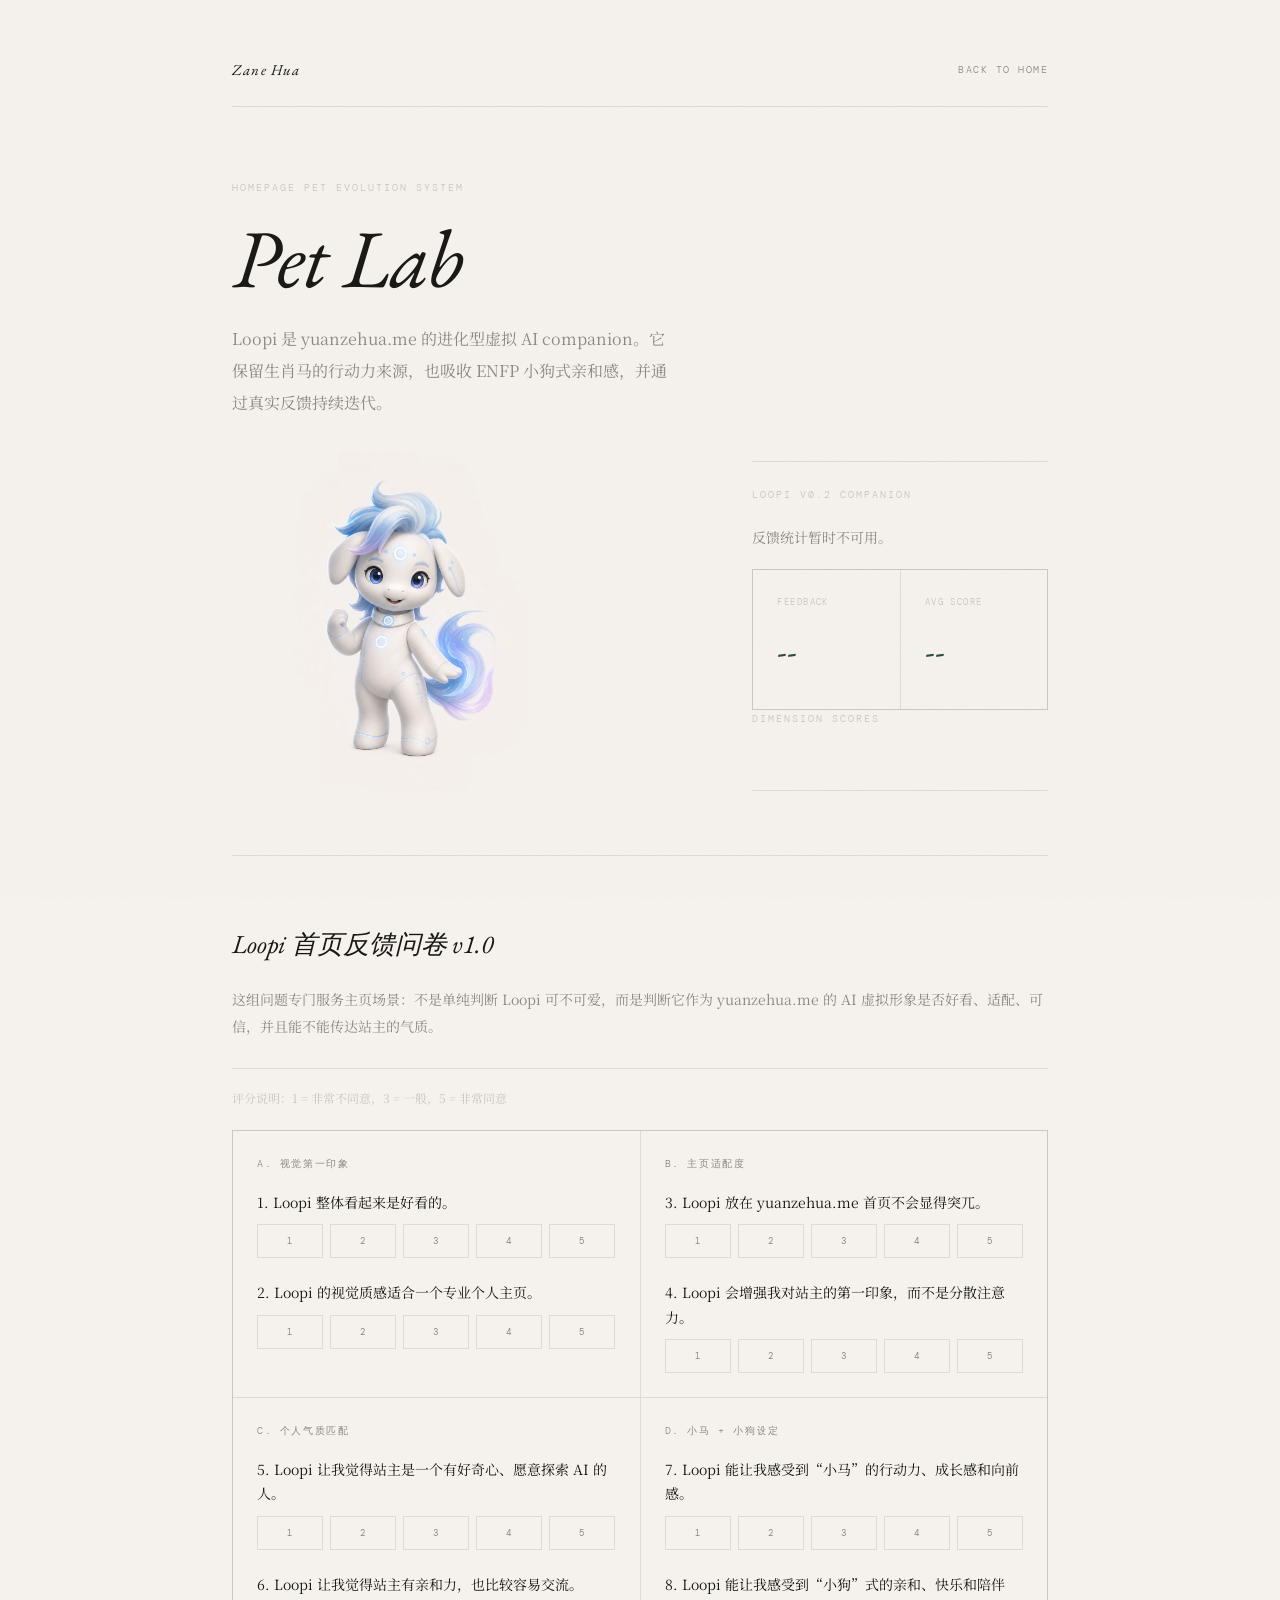
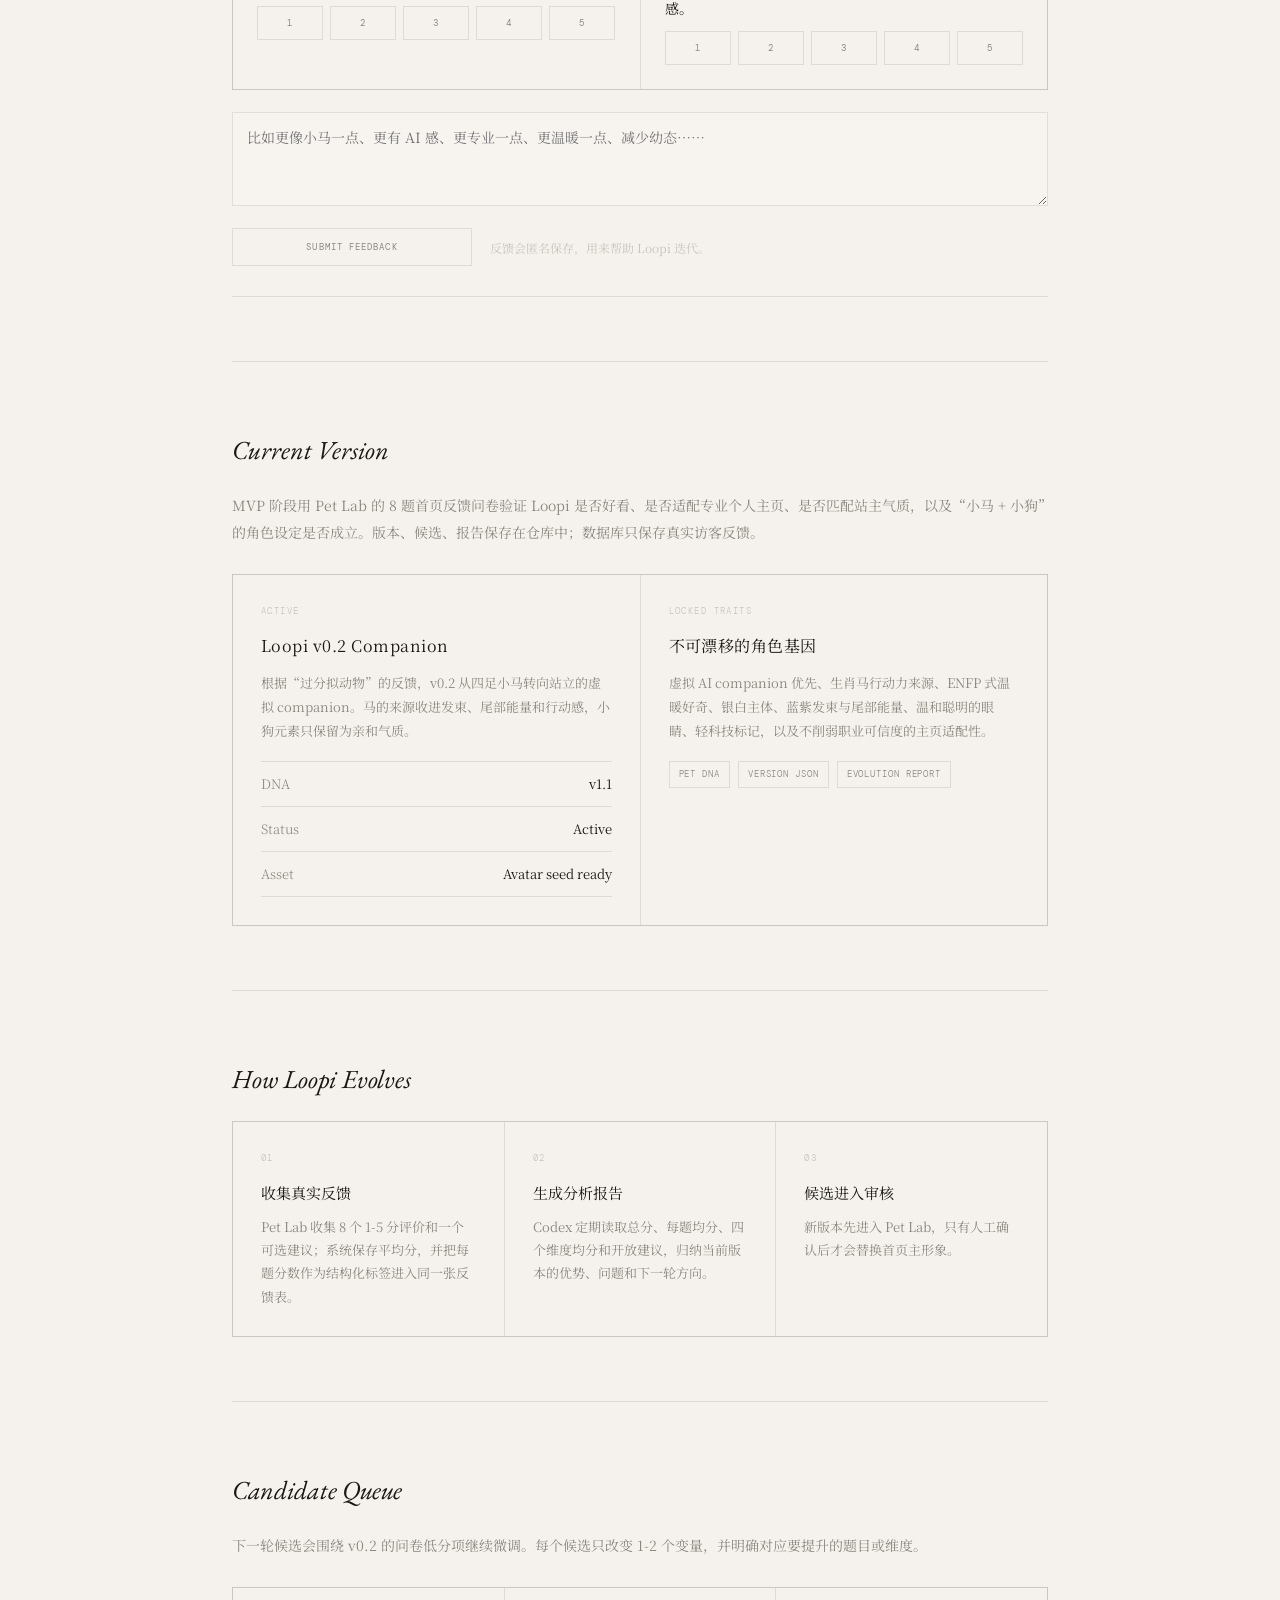
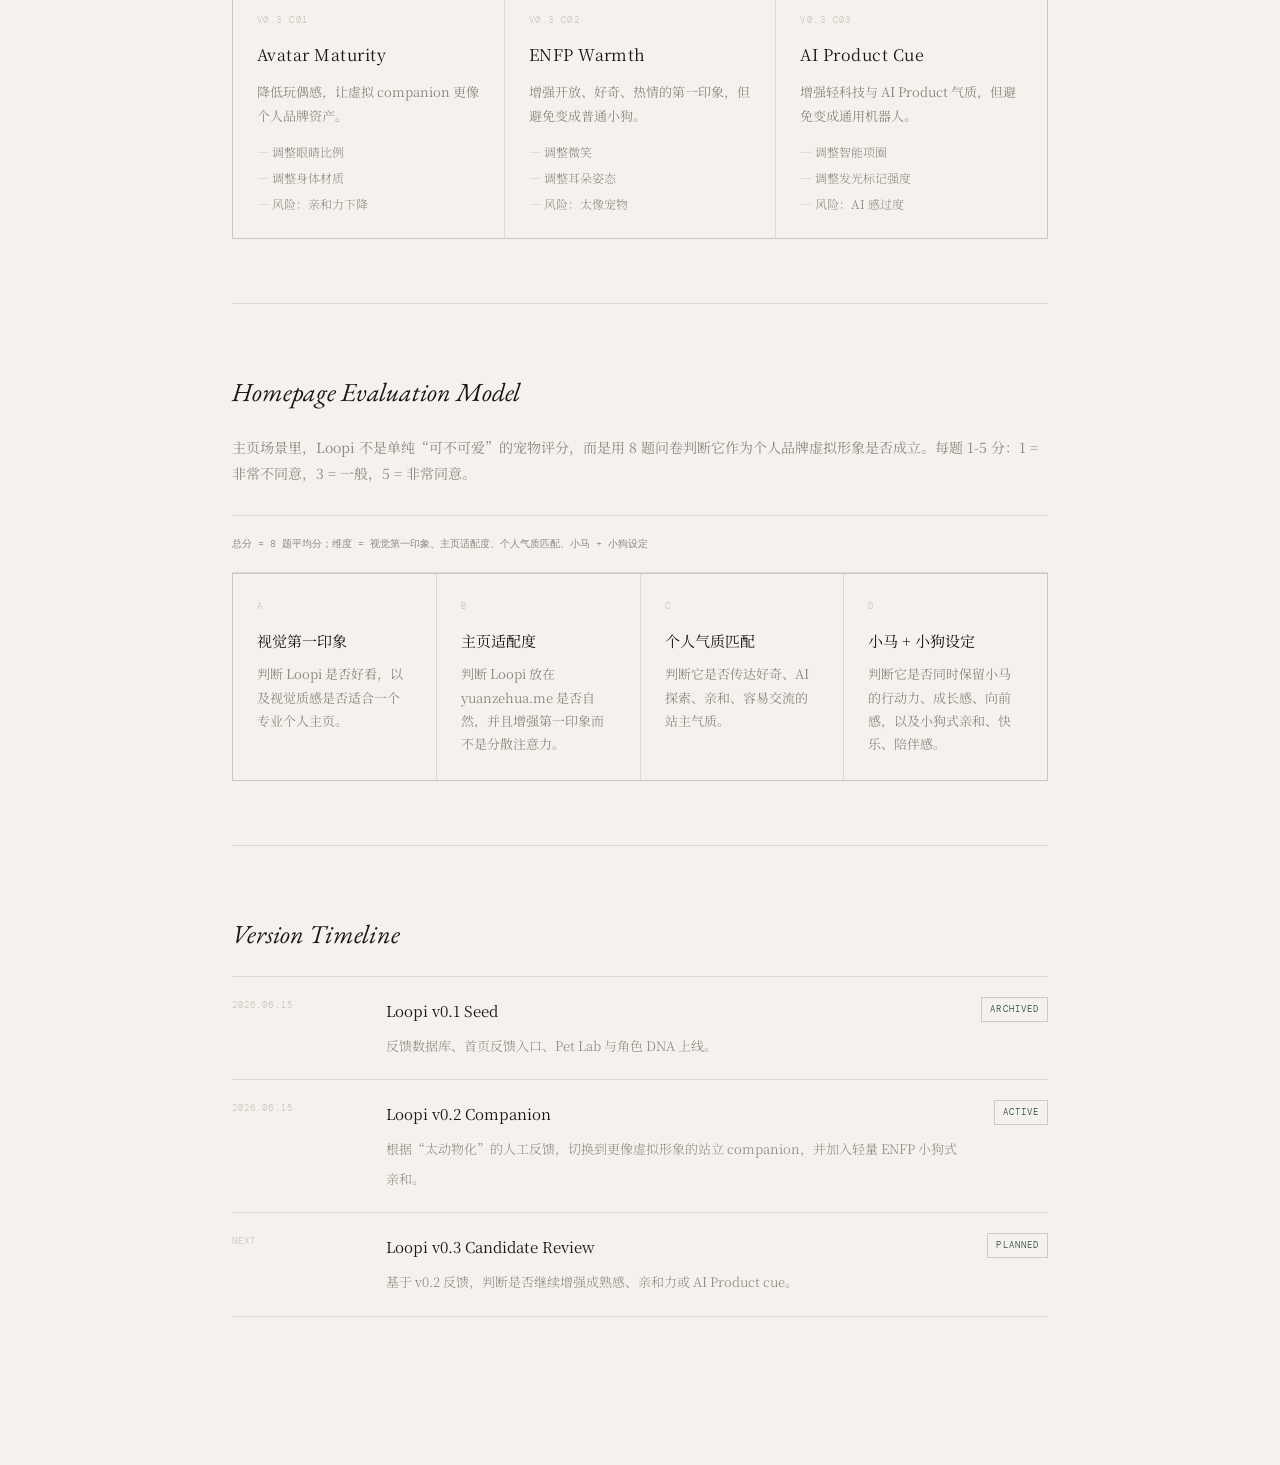
==== pet-lab/index.html @ bf0f57dc "fix: 移除 Pet Lab section-lead 的 max-width 限制 解决描述文字在页面中间提前换行的显示问题。  🤖 Generated with [Qoder][https://" ====
<!DOCTYPE html>
<html lang="zh">
<head>
<meta charset="UTF-8">
<meta name="viewport" content="width=device-width, initial-scale=1.0">
<title>Pet Lab · Loopi</title>
<link rel="icon" type="image/svg+xml" href="/assets/favicon.svg">
<link rel="preconnect" href="https://fonts.googleapis.com">
<link href="https://fonts.googleapis.com/css2?family=EB+Garamond:ital,wght@0,400;0,500;1,400&family=Noto+Serif+SC:wght@300;400;500&family=DM+Mono:wght@300;400&display=swap" rel="stylesheet">
<style>
:root {
  --ink:#1a1814; --paper:#f5f2ed; --mid:#8c8880; --light:#c8c4bc;
  --faint:#e4e0d8; --accent:#2d4a3e; --accent-soft:rgba(45,74,62,.065);
  --accent-rule:rgba(45,74,62,.22); --rule:rgba(26,24,20,.10);
  --serif-en:'EB Garamond', Georgia, serif;
  --serif-cn:'Noto Serif SC', STSong, serif;
  --mono:'DM Mono', 'Courier New', monospace;
}
*,*::before,*::after{box-sizing:border-box;margin:0;padding:0}
body{background:var(--paper);color:var(--ink);font-family:var(--serif-cn);font-weight:300;line-height:1.85;-webkit-font-smoothing:antialiased}
body::before{content:'';position:fixed;inset:0;background-image:url("data:image/svg+xml,%3Csvg viewBox='0 0 256 256' xmlns='http://www.w3.org/2000/svg'%3E%3Cfilter id='noise'%3E%3CfeTurbulence type='fractalNoise' baseFrequency='0.9' numOctaves='4' stitchTiles='stitch'/%3E%3C/filter%3E%3Crect width='100%25' height='100%25' filter='url(%23noise)' opacity='0.04'/%3E%3C/svg%3E");background-size:200px;pointer-events:none;z-index:9999;opacity:.6}
.page{max-width:960px;margin:0 auto;padding:56px clamp(28px,6vw,72px) 84px}
.top{display:flex;justify-content:space-between;align-items:center;border-bottom:1px solid var(--rule);padding-bottom:22px;margin-bottom:72px}
.brand{font-family:var(--serif-en);font-size:15px;font-style:italic;color:var(--ink);text-decoration:none;letter-spacing:.08em}
.back{font-family:var(--mono);font-size:10px;letter-spacing:.15em;text-transform:uppercase;color:var(--mid);text-decoration:none}
.back:hover{color:var(--ink)}
.hero{display:grid;grid-template-columns:1.2fr .8fr;gap:clamp(40px,6vw,80px);align-items:end;border-bottom:1px solid var(--rule);padding-bottom:64px}
.label{font-family:var(--mono);font-size:10px;letter-spacing:.2em;text-transform:uppercase;color:var(--light);display:block;margin-bottom:20px}
h1{font-family:var(--serif-en);font-size:clamp(46px,8vw,82px);font-weight:400;font-style:italic;line-height:1;letter-spacing:-.01em;margin-bottom:24px}
.intro{font-size:16px;line-height:2;color:var(--mid);max-width:620px;font-weight:400}
.mascot{margin-top:32px;width:min(340px,100%)}
.mascot img{display:block;width:100%;height:auto}
.summary{border-top:1px solid var(--rule);border-bottom:1px solid var(--rule);padding:24px 0}
.summary-grid{display:grid;grid-template-columns:1fr 1fr;gap:1px;background:var(--rule);border:1px solid var(--rule);margin-top:18px}
.metric{background:var(--paper);padding:24px}
.metric span{display:block;font-family:var(--mono);font-size:9px;letter-spacing:.16em;text-transform:uppercase;color:var(--light);margin-bottom:8px}
.metric strong{font-family:var(--serif-en);font-size:36px;font-weight:400;color:var(--accent)}
.summary-status{font-size:14px;color:var(--mid);font-weight:400}
.tags{display:flex;flex-wrap:wrap;gap:8px;margin-top:18px}
.pet-summary-tag{font-family:var(--mono);font-size:9px;letter-spacing:.1em;text-transform:uppercase;color:var(--mid);border:1px solid var(--rule);padding:4px 9px}
.pet-summary-tag.is-empty{color:var(--light)}
.pet-feedback{border-top:1px solid var(--rule);border-bottom:1px solid var(--rule);padding:28px 0 30px}
.pet-feedback-note{display:block;margin:-10px 0 22px;font-size:12px;line-height:1.8;color:var(--light);font-weight:400}
.pet-feedback-sections{display:grid;grid-template-columns:repeat(2,1fr);gap:1px;background:var(--rule);border:1px solid var(--rule)}
.pet-feedback-section{background:var(--paper);padding:24px}
.pet-feedback-section-title{display:block;margin-bottom:16px;font-family:var(--mono);font-size:10px;letter-spacing:.16em;text-transform:uppercase;color:var(--mid)}
.pet-question{border:0;padding:0;margin:0 0 22px;min-width:0}
.pet-question:last-child{margin-bottom:0}
.pet-question legend{padding:0;margin-bottom:10px;font-size:14px;line-height:1.75;color:var(--ink);font-weight:400}
.pet-score-row{display:grid;grid-template-columns:repeat(5,1fr);gap:7px}
.pet-score,.pet-submit{font-family:var(--mono);font-size:9px;letter-spacing:.12em;text-transform:uppercase;border:1px solid var(--rule);background:transparent;color:var(--mid);cursor:pointer;transition:border-color .2s,color .2s,background .2s}
.pet-score{height:34px}
.pet-score[aria-pressed="true"]{border-color:var(--accent-rule);color:var(--accent);background:var(--accent-soft)}
.pet-feedback textarea{width:100%;min-height:94px;resize:vertical;background:rgba(255,255,255,.14);border:1px solid var(--rule);color:var(--ink);padding:12px 14px;font-family:var(--serif-cn);font-size:14px;line-height:1.8;outline:none;margin:22px 0 14px}
.pet-feedback textarea:focus{border-color:var(--accent-rule)}
.pet-feedback-actions{display:grid;grid-template-columns:minmax(180px,240px) 1fr;gap:18px;align-items:center}
.pet-submit{height:38px}
.pet-submit:hover,.pet-submit:focus{color:var(--ink);border-color:var(--ink)}
.pet-submit:disabled{opacity:.5;cursor:wait}
.pet-feedback-status{font-size:12px;line-height:1.75;color:var(--light);font-weight:400}
.section{padding:64px 0;border-bottom:1px solid var(--rule)}
.section:last-child{border-bottom:none}
h2{font-family:var(--serif-en);font-size:26px;font-style:italic;font-weight:400;margin-bottom:18px}
.section-lead{font-size:14px;line-height:1.9;color:var(--mid);font-weight:400;margin-bottom:28px}
.steps{display:grid;grid-template-columns:repeat(3,1fr);gap:1px;background:var(--rule);border:1px solid var(--rule)}
.evaluation-steps{grid-template-columns:repeat(4,minmax(0,1fr))}
.evaluation-steps .step{padding:24px}
.step{background:var(--paper);padding:28px}
.step em{display:block;font-family:var(--mono);font-style:normal;font-size:9px;letter-spacing:.16em;text-transform:uppercase;color:var(--light);margin-bottom:12px}
.step strong{display:block;font-size:15px;font-weight:400;margin-bottom:8px}
.step p{font-size:13px;line-height:1.8;color:var(--mid);font-weight:400}
.lab-grid{display:grid;grid-template-columns:repeat(2,1fr);gap:1px;background:var(--rule);border:1px solid var(--rule)}
.lab-panel{background:var(--paper);padding:28px}
.lab-panel.wide{grid-column:1/-1}
.panel-label{display:block;font-family:var(--mono);font-size:9px;letter-spacing:.16em;text-transform:uppercase;color:var(--light);margin-bottom:12px}
.panel-title{display:block;font-size:16px;font-weight:400;color:var(--ink);letter-spacing:.03em;margin-bottom:10px}
.panel-copy{font-size:13px;line-height:1.85;color:var(--mid);font-weight:400}
.kv{display:flex;flex-direction:column;border-top:1px solid var(--rule);margin-top:18px}
.kv span{display:flex;justify-content:space-between;gap:18px;padding:10px 0;border-bottom:1px solid var(--rule);font-size:13px;color:var(--mid)}
.kv strong{font-weight:400;color:var(--ink);text-align:right}
.candidate-list{display:grid;grid-template-columns:repeat(3,1fr);gap:1px;background:var(--rule);border:1px solid var(--rule)}
.candidate{background:var(--paper);padding:24px}
.candidate ul{list-style:none;display:flex;flex-direction:column;gap:7px;margin-top:14px}
.candidate li{font-size:12px;line-height:1.6;color:var(--mid)}
.candidate li::before{content:'— ';color:var(--light)}
.timeline{display:flex;flex-direction:column;border-top:1px solid var(--rule)}
.tl-row{display:grid;grid-template-columns:130px 1fr auto;gap:24px;padding:20px 0;border-bottom:1px solid var(--rule);align-items:start}
.tl-date{font-family:var(--mono);font-size:9px;letter-spacing:.12em;text-transform:uppercase;color:var(--light)}
.tl-main strong{display:block;font-size:15px;font-weight:400;color:var(--ink);margin-bottom:5px}
.tl-main span{font-size:13px;line-height:1.75;color:var(--mid)}
.tl-status{font-family:var(--mono);font-size:9px;letter-spacing:.12em;text-transform:uppercase;color:var(--accent);border:1px solid var(--accent-rule);padding:3px 8px;white-space:nowrap}
.formula{font-family:var(--mono);font-size:10px;line-height:2;color:var(--mid);border-top:1px solid var(--rule);border-bottom:1px solid var(--rule);padding:18px 0;overflow-wrap:anywhere}
.file-list{display:flex;flex-wrap:wrap;gap:8px;margin-top:18px}
.file-chip{font-family:var(--mono);font-size:9px;letter-spacing:.1em;text-transform:uppercase;color:var(--mid);border:1px solid var(--rule);padding:4px 9px;text-decoration:none}
.file-chip:hover{color:var(--ink);border-color:var(--ink)}
@media(max-width:720px){.hero,.steps,.lab-grid,.candidate-list,.pet-feedback-sections,.pet-feedback-actions{grid-template-columns:1fr}.summary-grid{grid-template-columns:1fr}.lab-panel.wide{grid-column:auto}.tl-row{grid-template-columns:1fr;gap:8px}.tl-status{width:max-content}}
</style>
</head>
<body>
<main class="page">
  <div class="top">
    <a class="brand" href="/">Zane Hua</a>
    <a class="back" href="/#pet-loop">Back to home</a>
  </div>

  <section class="hero">
    <div>
      <span class="label">Homepage Pet Evolution System</span>
      <h1>Pet Lab</h1>
      <p class="intro">Loopi 是 yuanzehua.me 的进化型虚拟 AI companion。它保留生肖马的行动力来源，也吸收 ENFP 小狗式亲和感，并通过真实反馈持续迭代。</p>
      <figure class="mascot" aria-label="Loopi v0.2 Companion avatar">
        <img src="/assets/images/pets/loopi/v0-2/loopi-v0-2.webp" alt="Loopi v0.2 Companion，银白色蓝紫发束的虚拟 AI companion 形象">
      </figure>
    </div>
    <div class="summary" data-pet-summary-panel data-version-name="loopi_v0_2">
      <span class="label">Loopi v0.2 Companion</span>
      <p class="summary-status" data-pet-summary-status>正在读取反馈统计...</p>
      <div class="summary-grid">
        <div class="metric">
          <span>Feedback</span>
          <strong data-pet-summary-count>--</strong>
        </div>
        <div class="metric">
          <span>Avg Score</span>
          <strong data-pet-summary-score>--</strong>
        </div>
      </div>
      <span class="label">Dimension Scores</span>
      <div class="tags" data-pet-summary-dimensions></div>
      <div class="tags" data-pet-summary-tags></div>
    </div>
  </section>

  <section class="section" id="loopi-feedback">
    <h2>Loopi 首页反馈问卷 v1.0</h2>
    <p class="section-lead">这组问题专门服务主页场景：不是单纯判断 Loopi 可不可爱，而是判断它作为 yuanzehua.me 的 AI 虚拟形象是否好看、适配、可信，并且能不能传达站主的气质。</p>
    <form class="pet-feedback" data-pet-feedback data-version-name="loopi_v0_2">
      <span class="pet-feedback-note">评分说明：1 = 非常不同意，3 = 一般，5 = 非常同意</span>

      <div class="pet-feedback-sections">
        <div class="pet-feedback-section">
          <span class="pet-feedback-section-title">A. 视觉第一印象</span>
          <fieldset class="pet-question" data-pet-question="q1_visual_beauty" data-pet-dimension="visual_first_impression" data-pet-question-label="Loopi 整体看起来是好看的。">
            <legend>1. Loopi 整体看起来是好看的。</legend>
            <div class="pet-score-row" aria-label="Loopi 整体看起来是好看的。">
              <button type="button" class="pet-score" data-pet-question-score="1" aria-pressed="false">1</button>
              <button type="button" class="pet-score" data-pet-question-score="2" aria-pressed="false">2</button>
              <button type="button" class="pet-score" data-pet-question-score="3" aria-pressed="false">3</button>
              <button type="button" class="pet-score" data-pet-question-score="4" aria-pressed="false">4</button>
              <button type="button" class="pet-score" data-pet-question-score="5" aria-pressed="false">5</button>
            </div>
          </fieldset>
          <fieldset class="pet-question" data-pet-question="q2_visual_quality_professional" data-pet-dimension="visual_first_impression" data-pet-question-label="Loopi 的视觉质感适合一个专业个人主页。">
            <legend>2. Loopi 的视觉质感适合一个专业个人主页。</legend>
            <div class="pet-score-row" aria-label="Loopi 的视觉质感适合一个专业个人主页。">
              <button type="button" class="pet-score" data-pet-question-score="1" aria-pressed="false">1</button>
              <button type="button" class="pet-score" data-pet-question-score="2" aria-pressed="false">2</button>
              <button type="button" class="pet-score" data-pet-question-score="3" aria-pressed="false">3</button>
              <button type="button" class="pet-score" data-pet-question-score="4" aria-pressed="false">4</button>
              <button type="button" class="pet-score" data-pet-question-score="5" aria-pressed="false">5</button>
            </div>
          </fieldset>
        </div>

        <div class="pet-feedback-section">
          <span class="pet-feedback-section-title">B. 主页适配度</span>
          <fieldset class="pet-question" data-pet-question="q3_homepage_not_abrupt" data-pet-dimension="homepage_fit" data-pet-question-label="Loopi 放在 yuanzehua.me 首页不会显得突兀。">
            <legend>3. Loopi 放在 yuanzehua.me 首页不会显得突兀。</legend>
            <div class="pet-score-row" aria-label="Loopi 放在 yuanzehua.me 首页不会显得突兀。">
              <button type="button" class="pet-score" data-pet-question-score="1" aria-pressed="false">1</button>
              <button type="button" class="pet-score" data-pet-question-score="2" aria-pressed="false">2</button>
              <button type="button" class="pet-score" data-pet-question-score="3" aria-pressed="false">3</button>
              <button type="button" class="pet-score" data-pet-question-score="4" aria-pressed="false">4</button>
              <button type="button" class="pet-score" data-pet-question-score="5" aria-pressed="false">5</button>
            </div>
          </fieldset>
          <fieldset class="pet-question" data-pet-question="q4_first_impression_not_distracting" data-pet-dimension="homepage_fit" data-pet-question-label="Loopi 会增强我对站主的第一印象，而不是分散注意力。">
            <legend>4. Loopi 会增强我对站主的第一印象，而不是分散注意力。</legend>
            <div class="pet-score-row" aria-label="Loopi 会增强我对站主的第一印象，而不是分散注意力。">
              <button type="button" class="pet-score" data-pet-question-score="1" aria-pressed="false">1</button>
              <button type="button" class="pet-score" data-pet-question-score="2" aria-pressed="false">2</button>
              <button type="button" class="pet-score" data-pet-question-score="3" aria-pressed="false">3</button>
              <button type="button" class="pet-score" data-pet-question-score="4" aria-pressed="false">4</button>
              <button type="button" class="pet-score" data-pet-question-score="5" aria-pressed="false">5</button>
            </div>
          </fieldset>
        </div>

        <div class="pet-feedback-section">
          <span class="pet-feedback-section-title">C. 个人气质匹配</span>
          <fieldset class="pet-question" data-pet-question="q5_ai_curiosity_exploration" data-pet-dimension="personal_fit" data-pet-question-label="Loopi 让我觉得站主是一个有好奇心、愿意探索 AI 的人。">
            <legend>5. Loopi 让我觉得站主是一个有好奇心、愿意探索 AI 的人。</legend>
            <div class="pet-score-row" aria-label="Loopi 让我觉得站主是一个有好奇心、愿意探索 AI 的人。">
              <button type="button" class="pet-score" data-pet-question-score="1" aria-pressed="false">1</button>
              <button type="button" class="pet-score" data-pet-question-score="2" aria-pressed="false">2</button>
              <button type="button" class="pet-score" data-pet-question-score="3" aria-pressed="false">3</button>
              <button type="button" class="pet-score" data-pet-question-score="4" aria-pressed="false">4</button>
              <button type="button" class="pet-score" data-pet-question-score="5" aria-pressed="false">5</button>
            </div>
          </fieldset>
          <fieldset class="pet-question" data-pet-question="q6_friendliness_approachable" data-pet-dimension="personal_fit" data-pet-question-label="Loopi 让我觉得站主有亲和力，也比较容易交流。">
            <legend>6. Loopi 让我觉得站主有亲和力，也比较容易交流。</legend>
            <div class="pet-score-row" aria-label="Loopi 让我觉得站主有亲和力，也比较容易交流。">
              <button type="button" class="pet-score" data-pet-question-score="1" aria-pressed="false">1</button>
              <button type="button" class="pet-score" data-pet-question-score="2" aria-pressed="false">2</button>
              <button type="button" class="pet-score" data-pet-question-score="3" aria-pressed="false">3</button>
              <button type="button" class="pet-score" data-pet-question-score="4" aria-pressed="false">4</button>
              <button type="button" class="pet-score" data-pet-question-score="5" aria-pressed="false">5</button>
            </div>
          </fieldset>
        </div>

        <div class="pet-feedback-section">
          <span class="pet-feedback-section-title">D. 小马 + 小狗设定</span>
          <fieldset class="pet-question" data-pet-question="q7_pony_momentum_growth" data-pet-dimension="pony_dog_concept" data-pet-question-label="Loopi 能让我感受到“小马”的行动力、成长感和向前感。">
            <legend>7. Loopi 能让我感受到“小马”的行动力、成长感和向前感。</legend>
            <div class="pet-score-row" aria-label="Loopi 能让我感受到小马的行动力、成长感和向前感。">
              <button type="button" class="pet-score" data-pet-question-score="1" aria-pressed="false">1</button>
              <button type="button" class="pet-score" data-pet-question-score="2" aria-pressed="false">2</button>
              <button type="button" class="pet-score" data-pet-question-score="3" aria-pressed="false">3</button>
              <button type="button" class="pet-score" data-pet-question-score="4" aria-pressed="false">4</button>
              <button type="button" class="pet-score" data-pet-question-score="5" aria-pressed="false">5</button>
            </div>
          </fieldset>
          <fieldset class="pet-question" data-pet-question="q8_dog_warmth_companionship" data-pet-dimension="pony_dog_concept" data-pet-question-label="Loopi 能让我感受到“小狗”式的亲和、快乐和陪伴感。">
            <legend>8. Loopi 能让我感受到“小狗”式的亲和、快乐和陪伴感。</legend>
            <div class="pet-score-row" aria-label="Loopi 能让我感受到小狗式的亲和、快乐和陪伴感。">
              <button type="button" class="pet-score" data-pet-question-score="1" aria-pressed="false">1</button>
              <button type="button" class="pet-score" data-pet-question-score="2" aria-pressed="false">2</button>
              <button type="button" class="pet-score" data-pet-question-score="3" aria-pressed="false">3</button>
              <button type="button" class="pet-score" data-pet-question-score="4" aria-pressed="false">4</button>
              <button type="button" class="pet-score" data-pet-question-score="5" aria-pressed="false">5</button>
            </div>
          </fieldset>
        </div>
      </div>

      <textarea data-pet-feedback-text maxlength="500" placeholder="比如更像小马一点、更有 AI 感、更专业一点、更温暖一点、减少幼态……"></textarea>
      <div class="pet-feedback-actions">
        <button type="submit" class="pet-submit" data-pet-feedback-submit>Submit Feedback</button>
        <span class="pet-feedback-status" data-pet-feedback-status>反馈会匿名保存，用来帮助 Loopi 迭代。</span>
      </div>
    </form>
  </section>

  <section class="section">
    <h2>Current Version</h2>
    <p class="section-lead">MVP 阶段用 Pet Lab 的 8 题首页反馈问卷验证 Loopi 是否好看、是否适配专业个人主页、是否匹配站主气质，以及“小马 + 小狗”的角色设定是否成立。版本、候选、报告保存在仓库中；数据库只保存真实访客反馈。</p>
    <div class="lab-grid">
      <div class="lab-panel">
        <span class="panel-label">Active</span>
        <strong class="panel-title">Loopi v0.2 Companion</strong>
        <p class="panel-copy">根据“过分拟动物”的反馈，v0.2 从四足小马转向站立的虚拟 companion。马的来源收进发束、尾部能量和行动感，小狗元素只保留为亲和气质。</p>
        <div class="kv">
          <span>DNA <strong>v1.1</strong></span>
          <span>Status <strong>Active</strong></span>
          <span>Asset <strong>Avatar seed ready</strong></span>
        </div>
      </div>
      <div class="lab-panel">
        <span class="panel-label">Locked Traits</span>
        <strong class="panel-title">不可漂移的角色基因</strong>
        <p class="panel-copy">虚拟 AI companion 优先、生肖马行动力来源、ENFP 式温暖好奇、银白主体、蓝紫发束与尾部能量、温和聪明的眼睛、轻科技标记，以及不削弱职业可信度的主页适配性。</p>
        <div class="file-list">
          <a class="file-chip" href="/pet-loop/pet-dna.md">Pet DNA</a>
          <a class="file-chip" href="/pet-loop/versions/loopi_v0_2.json">Version JSON</a>
          <a class="file-chip" href="/pet-loop/reports/2026-06-15-loopi-v0-2.md">Evolution Report</a>
        </div>
      </div>
    </div>
  </section>

  <section class="section">
    <h2>How Loopi Evolves</h2>
    <div class="steps">
      <div class="step">
        <em>01</em>
        <strong>收集真实反馈</strong>
        <p>Pet Lab 收集 8 个 1-5 分评价和一个可选建议；系统保存平均分，并把每题分数作为结构化标签进入同一张反馈表。</p>
      </div>
      <div class="step">
        <em>02</em>
        <strong>生成分析报告</strong>
        <p>Codex 定期读取总分、每题均分、四个维度均分和开放建议，归纳当前版本的优势、问题和下一轮方向。</p>
      </div>
      <div class="step">
        <em>03</em>
        <strong>候选进入审核</strong>
        <p>新版本先进入 Pet Lab，只有人工确认后才会替换首页主形象。</p>
      </div>
    </div>
  </section>

  <section class="section">
    <h2>Candidate Queue</h2>
    <p class="section-lead">下一轮候选会围绕 v0.2 的问卷低分项继续微调。每个候选只改变 1-2 个变量，并明确对应要提升的题目或维度。</p>
    <div class="candidate-list">
      <div class="candidate">
        <span class="panel-label">v0.3 c01</span>
        <strong class="panel-title">Avatar Maturity</strong>
        <p class="panel-copy">降低玩偶感，让虚拟 companion 更像个人品牌资产。</p>
        <ul>
          <li>调整眼睛比例</li>
          <li>调整身体材质</li>
          <li>风险：亲和力下降</li>
        </ul>
      </div>
      <div class="candidate">
        <span class="panel-label">v0.3 c02</span>
        <strong class="panel-title">ENFP Warmth</strong>
        <p class="panel-copy">增强开放、好奇、热情的第一印象，但避免变成普通小狗。</p>
        <ul>
          <li>调整微笑</li>
          <li>调整耳朵姿态</li>
          <li>风险：太像宠物</li>
        </ul>
      </div>
      <div class="candidate">
        <span class="panel-label">v0.3 c03</span>
        <strong class="panel-title">AI Product Cue</strong>
        <p class="panel-copy">增强轻科技与 AI Product 气质，但避免变成通用机器人。</p>
        <ul>
          <li>调整智能项圈</li>
          <li>调整发光标记强度</li>
          <li>风险：AI 感过度</li>
        </ul>
      </div>
    </div>
  </section>

  <section class="section">
    <h2>Homepage Evaluation Model</h2>
    <p class="section-lead">主页场景里，Loopi 不是单纯“可不可爱”的宠物评分，而是用 8 题问卷判断它作为个人品牌虚拟形象是否成立。每题 1-5 分：1 = 非常不同意，3 = 一般，5 = 非常同意。</p>
    <div class="formula">
      总分 = 8 题平均分；维度 = 视觉第一印象、主页适配度、个人气质匹配、小马 + 小狗设定
    </div>
    <div class="steps evaluation-steps">
      <div class="step">
        <em>A</em>
        <strong>视觉第一印象</strong>
        <p>判断 Loopi 是否好看，以及视觉质感是否适合一个专业个人主页。</p>
      </div>
      <div class="step">
        <em>B</em>
        <strong>主页适配度</strong>
        <p>判断 Loopi 放在 yuanzehua.me 是否自然，并且增强第一印象而不是分散注意力。</p>
      </div>
      <div class="step">
        <em>C</em>
        <strong>个人气质匹配</strong>
        <p>判断它是否传达好奇、AI 探索、亲和、容易交流的站主气质。</p>
      </div>
      <div class="step">
        <em>D</em>
        <strong>小马 + 小狗设定</strong>
        <p>判断它是否同时保留小马的行动力、成长感、向前感，以及小狗式亲和、快乐、陪伴感。</p>
      </div>
    </div>
  </section>

  <section class="section">
    <h2>Version Timeline</h2>
    <div class="timeline">
      <div class="tl-row">
        <span class="tl-date">2026.06.15</span>
        <span class="tl-main">
          <strong>Loopi v0.1 Seed</strong>
          <span>反馈数据库、首页反馈入口、Pet Lab 与角色 DNA 上线。</span>
        </span>
        <span class="tl-status">Archived</span>
      </div>
      <div class="tl-row">
        <span class="tl-date">2026.06.15</span>
        <span class="tl-main">
          <strong>Loopi v0.2 Companion</strong>
          <span>根据“太动物化”的人工反馈，切换到更像虚拟形象的站立 companion，并加入轻量 ENFP 小狗式亲和。</span>
        </span>
        <span class="tl-status">Active</span>
      </div>
      <div class="tl-row">
        <span class="tl-date">Next</span>
        <span class="tl-main">
          <strong>Loopi v0.3 Candidate Review</strong>
          <span>基于 v0.2 反馈，判断是否继续增强成熟感、亲和力或 AI Product cue。</span>
        </span>
        <span class="tl-status">Planned</span>
      </div>
    </div>
  </section>
</main>
<script src="/assets/pet-feedback.js"></script>
</body>
</html>
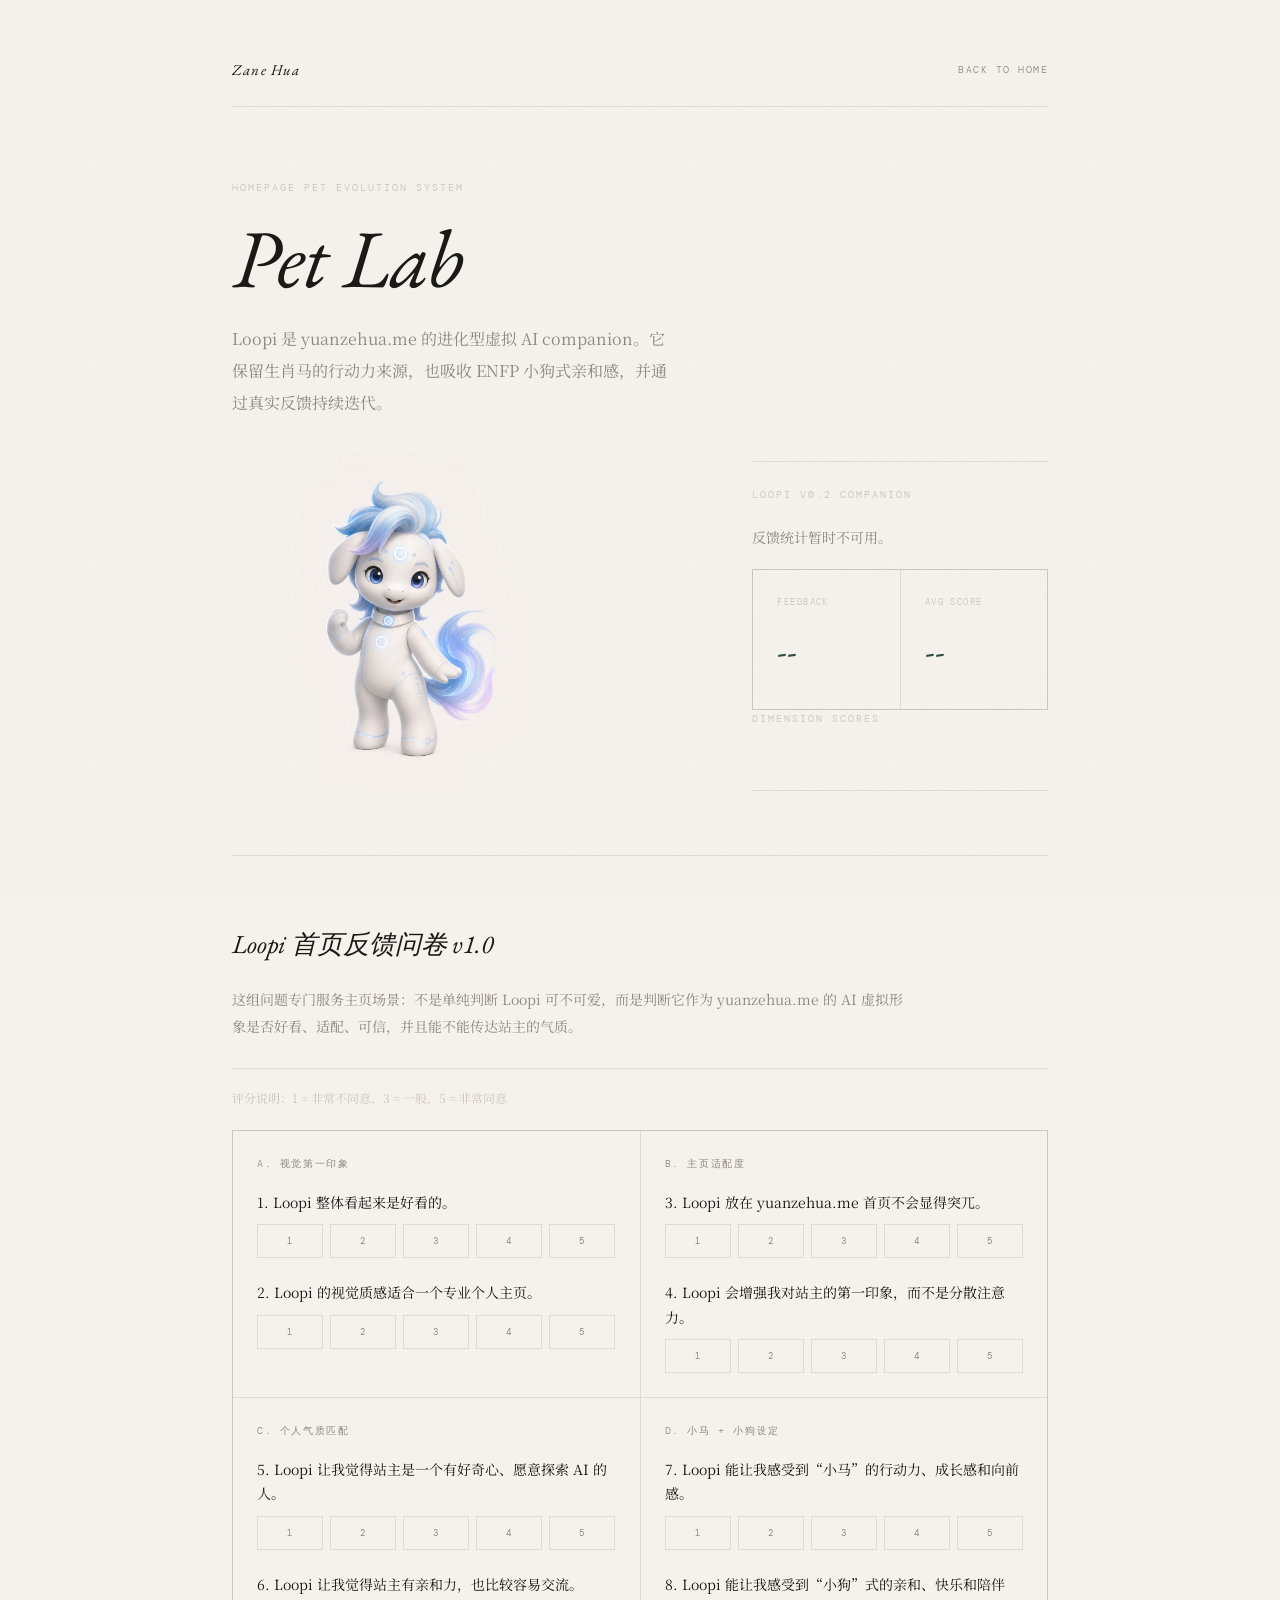
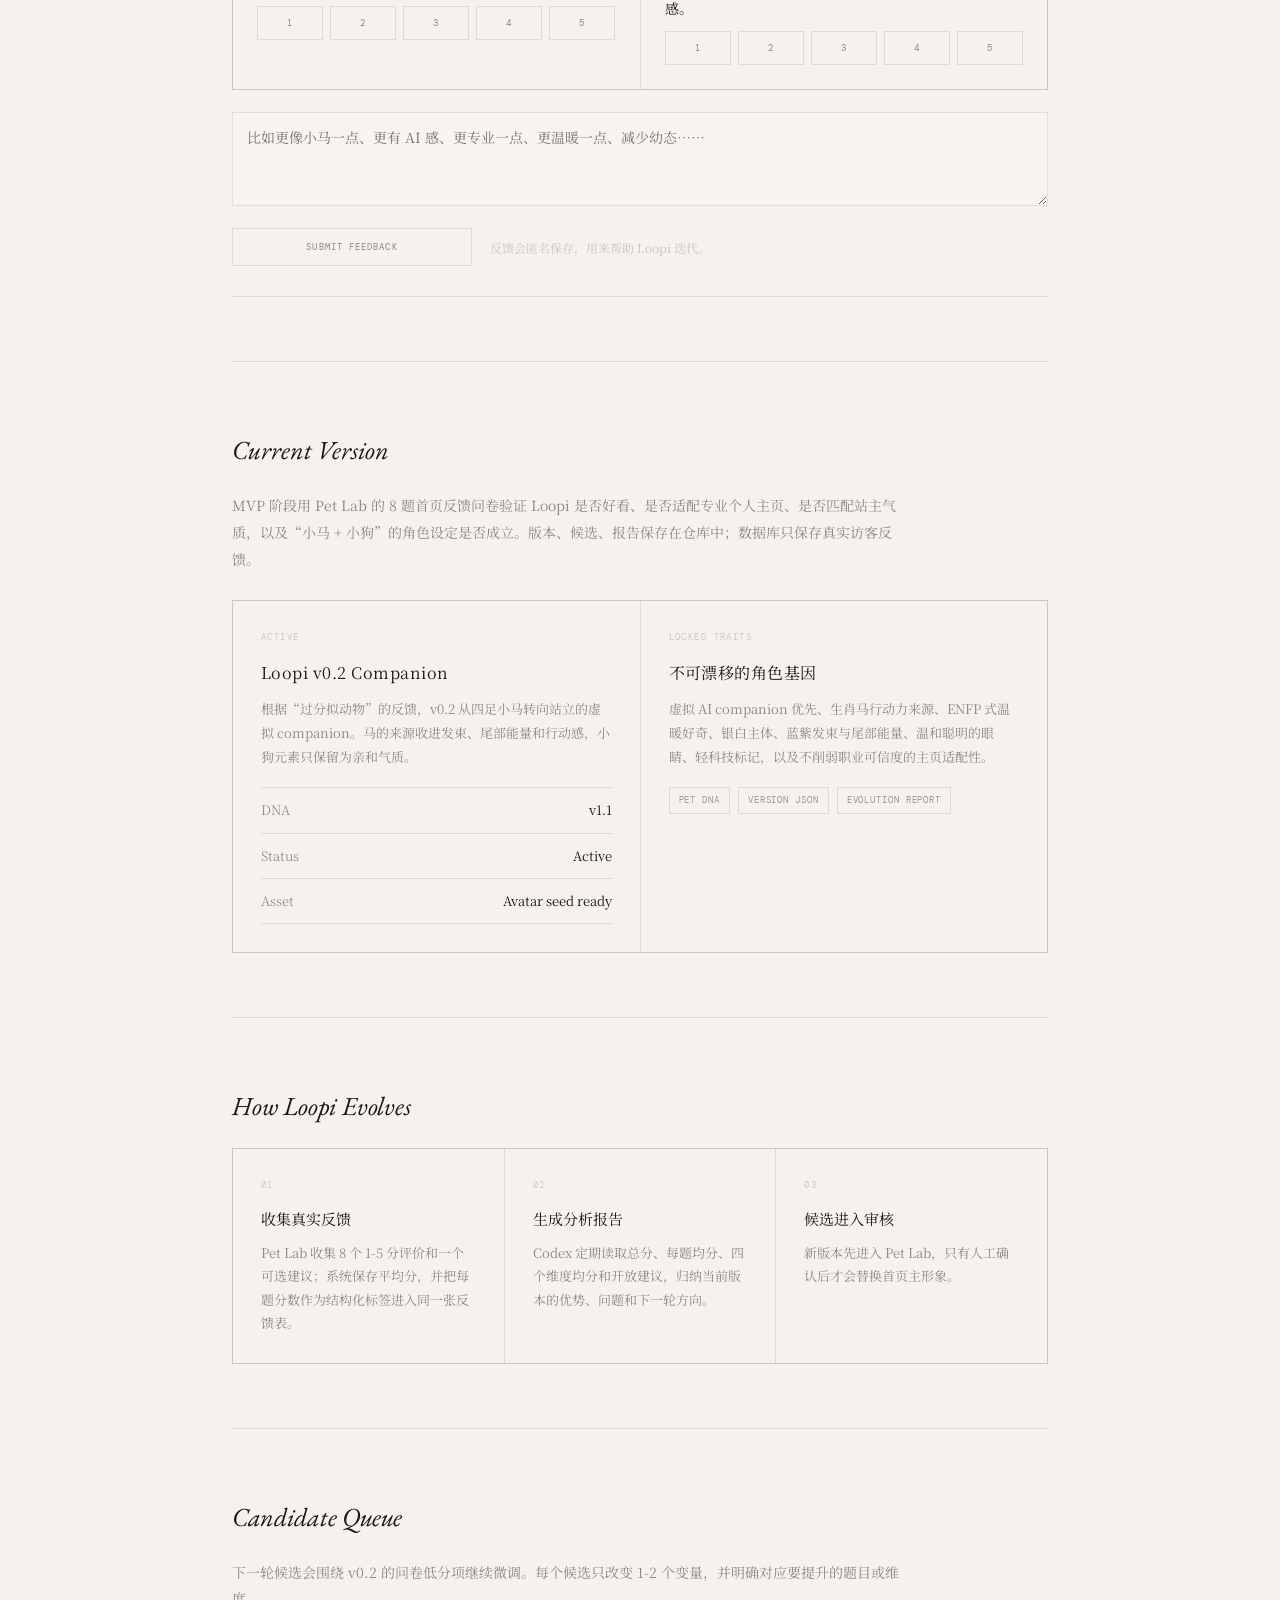
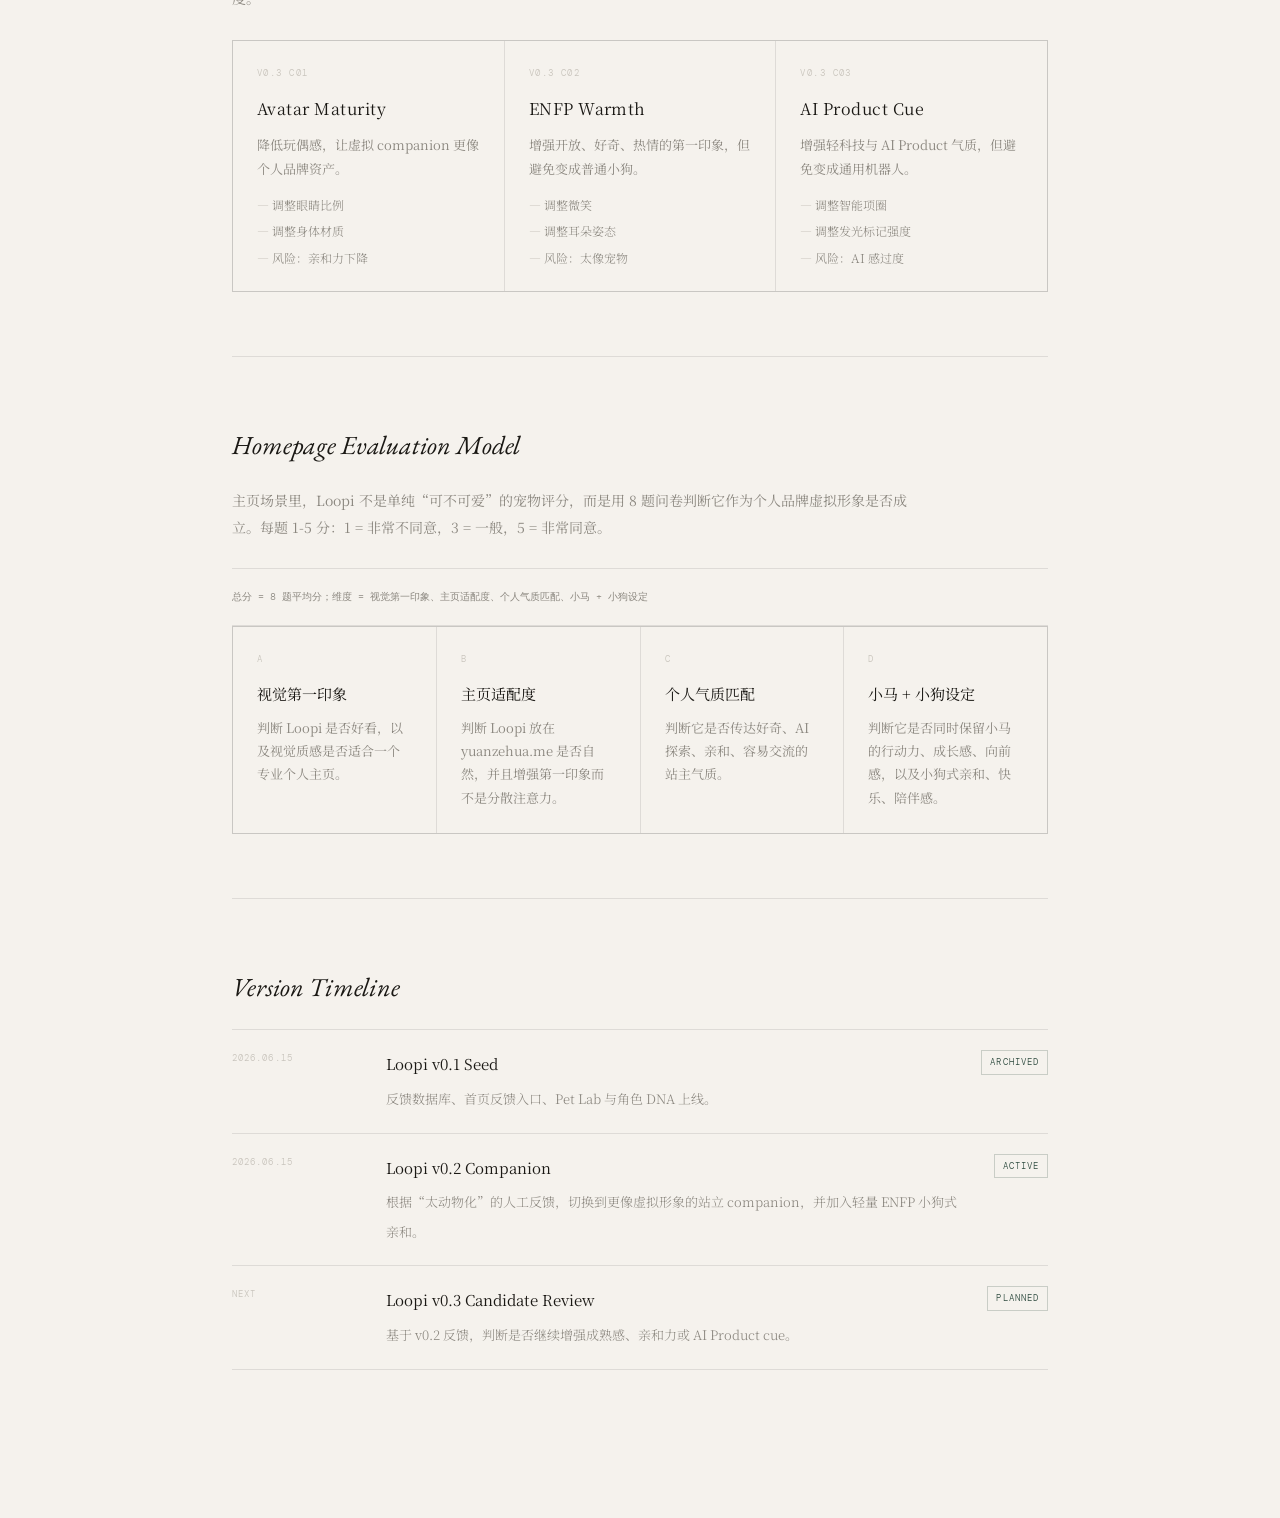
==== commit 0a31bdf2: "fix: align Pet Lab evaluation cards" ====
--- a/pet-lab/index.html
+++ b/pet-lab/index.html
@@ -61,7 +61,7 @@
 .section{padding:64px 0;border-bottom:1px solid var(--rule)}
 .section:last-child{border-bottom:none}
 h2{font-family:var(--serif-en);font-size:26px;font-style:italic;font-weight:400;margin-bottom:18px}
-.section-lead{font-size:14px;line-height:1.9;color:var(--mid);font-weight:400;margin-bottom:28px}
+.section-lead{max-width:680px;font-size:14px;line-height:1.9;color:var(--mid);font-weight:400;margin-bottom:28px}
 .steps{display:grid;grid-template-columns:repeat(3,1fr);gap:1px;background:var(--rule);border:1px solid var(--rule)}
 .evaluation-steps{grid-template-columns:repeat(4,minmax(0,1fr))}
 .evaluation-steps .step{padding:24px}
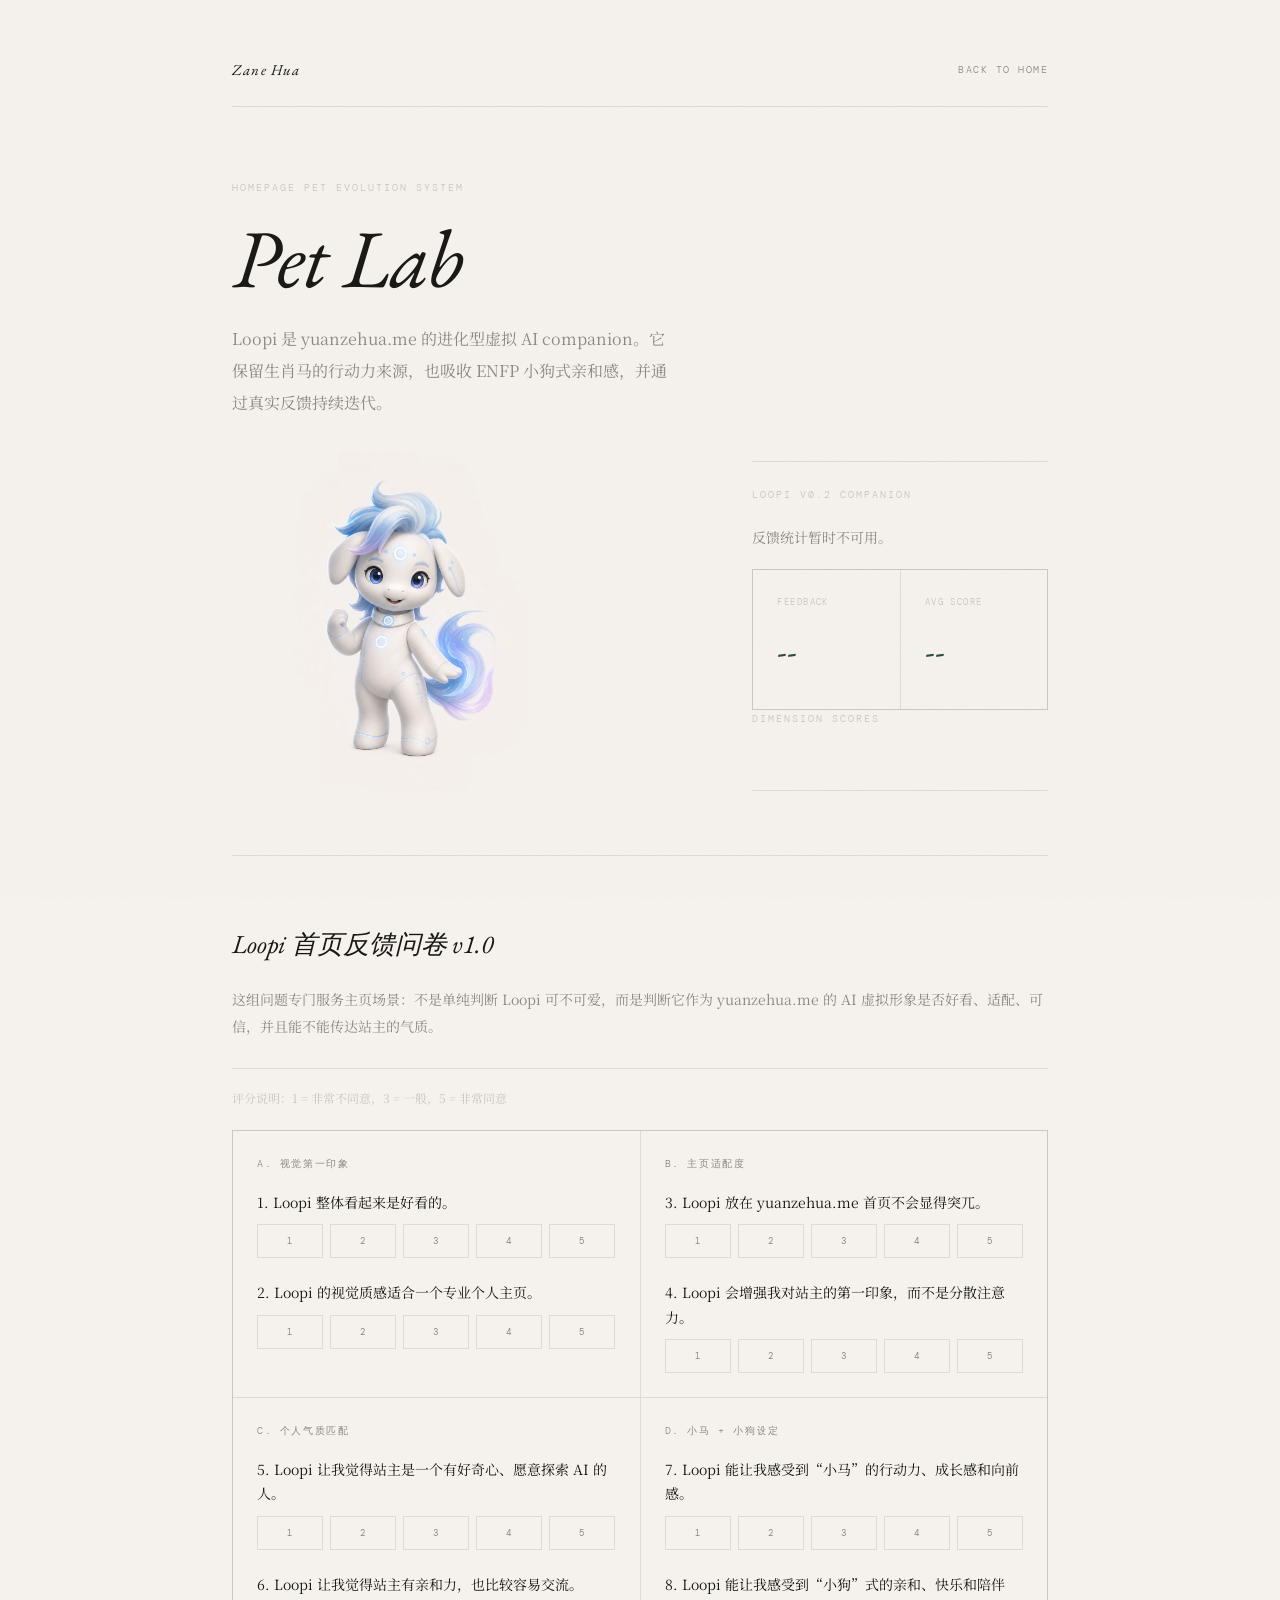
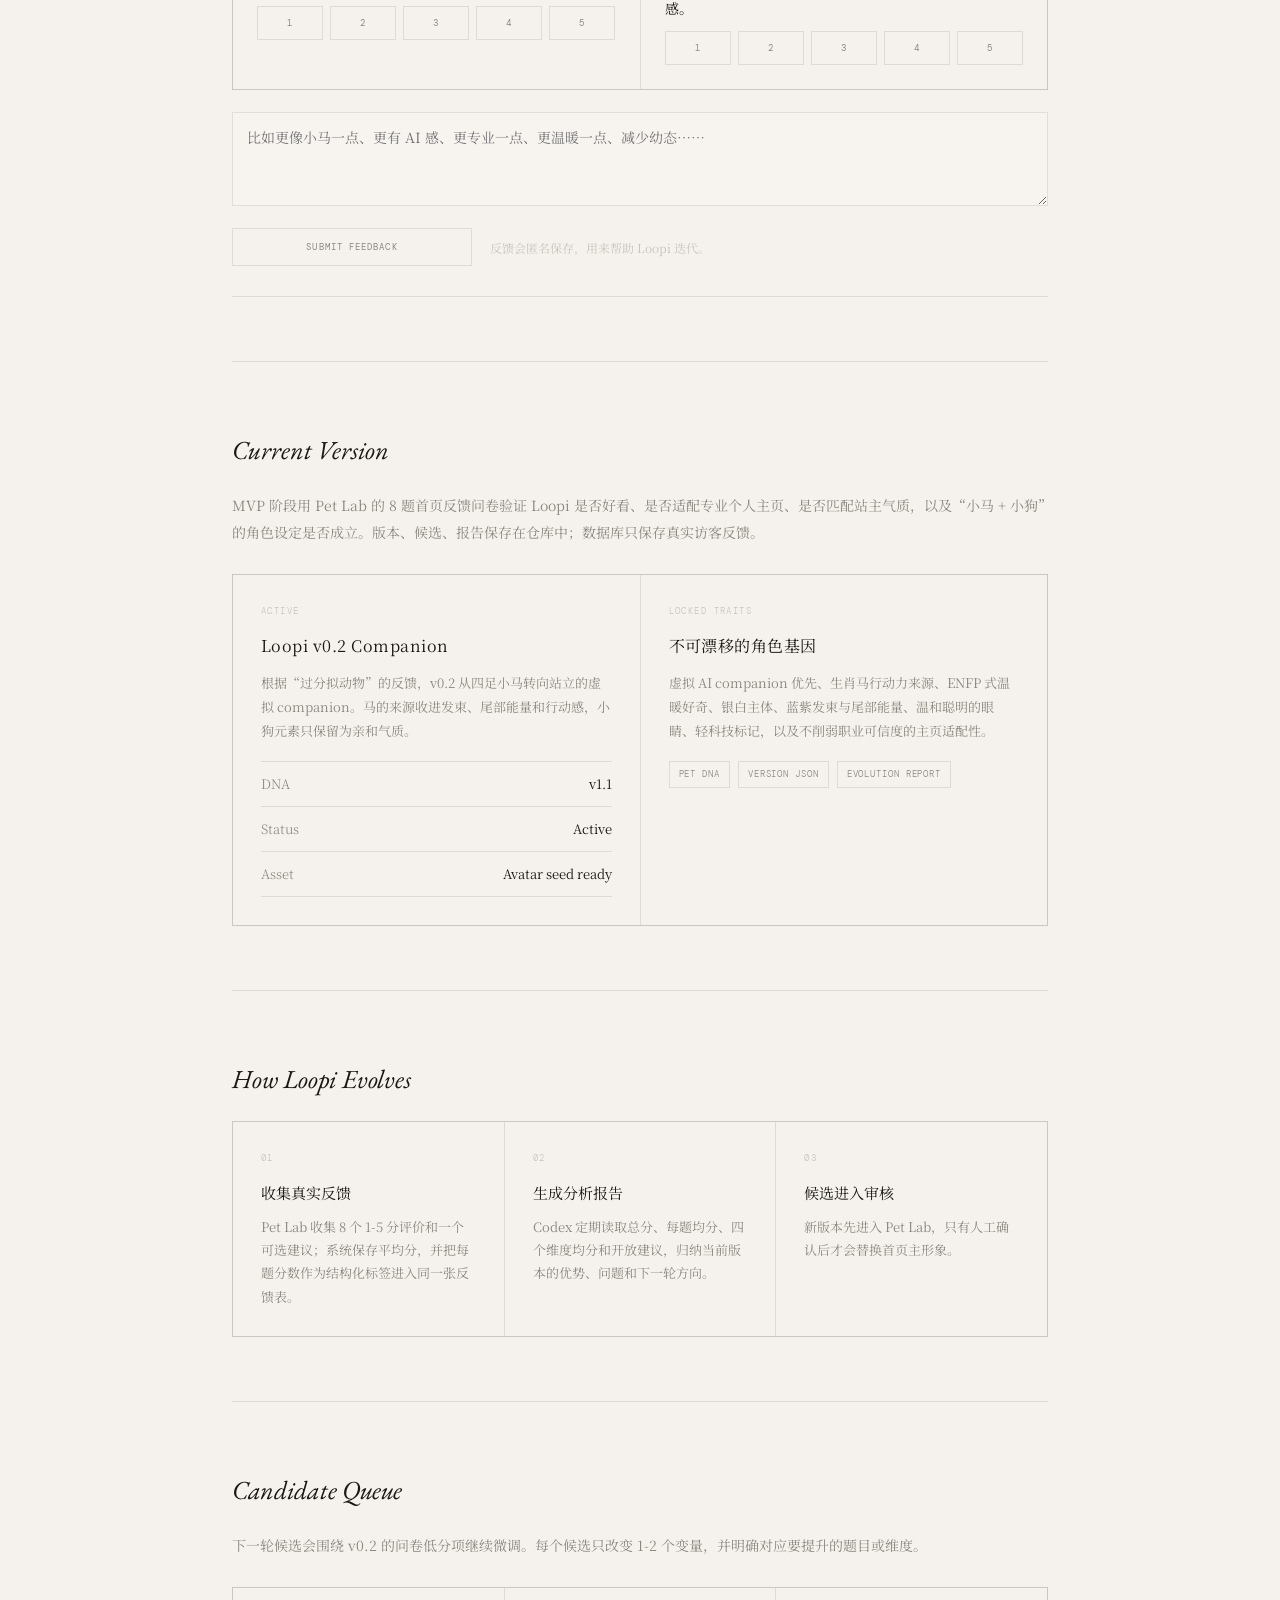
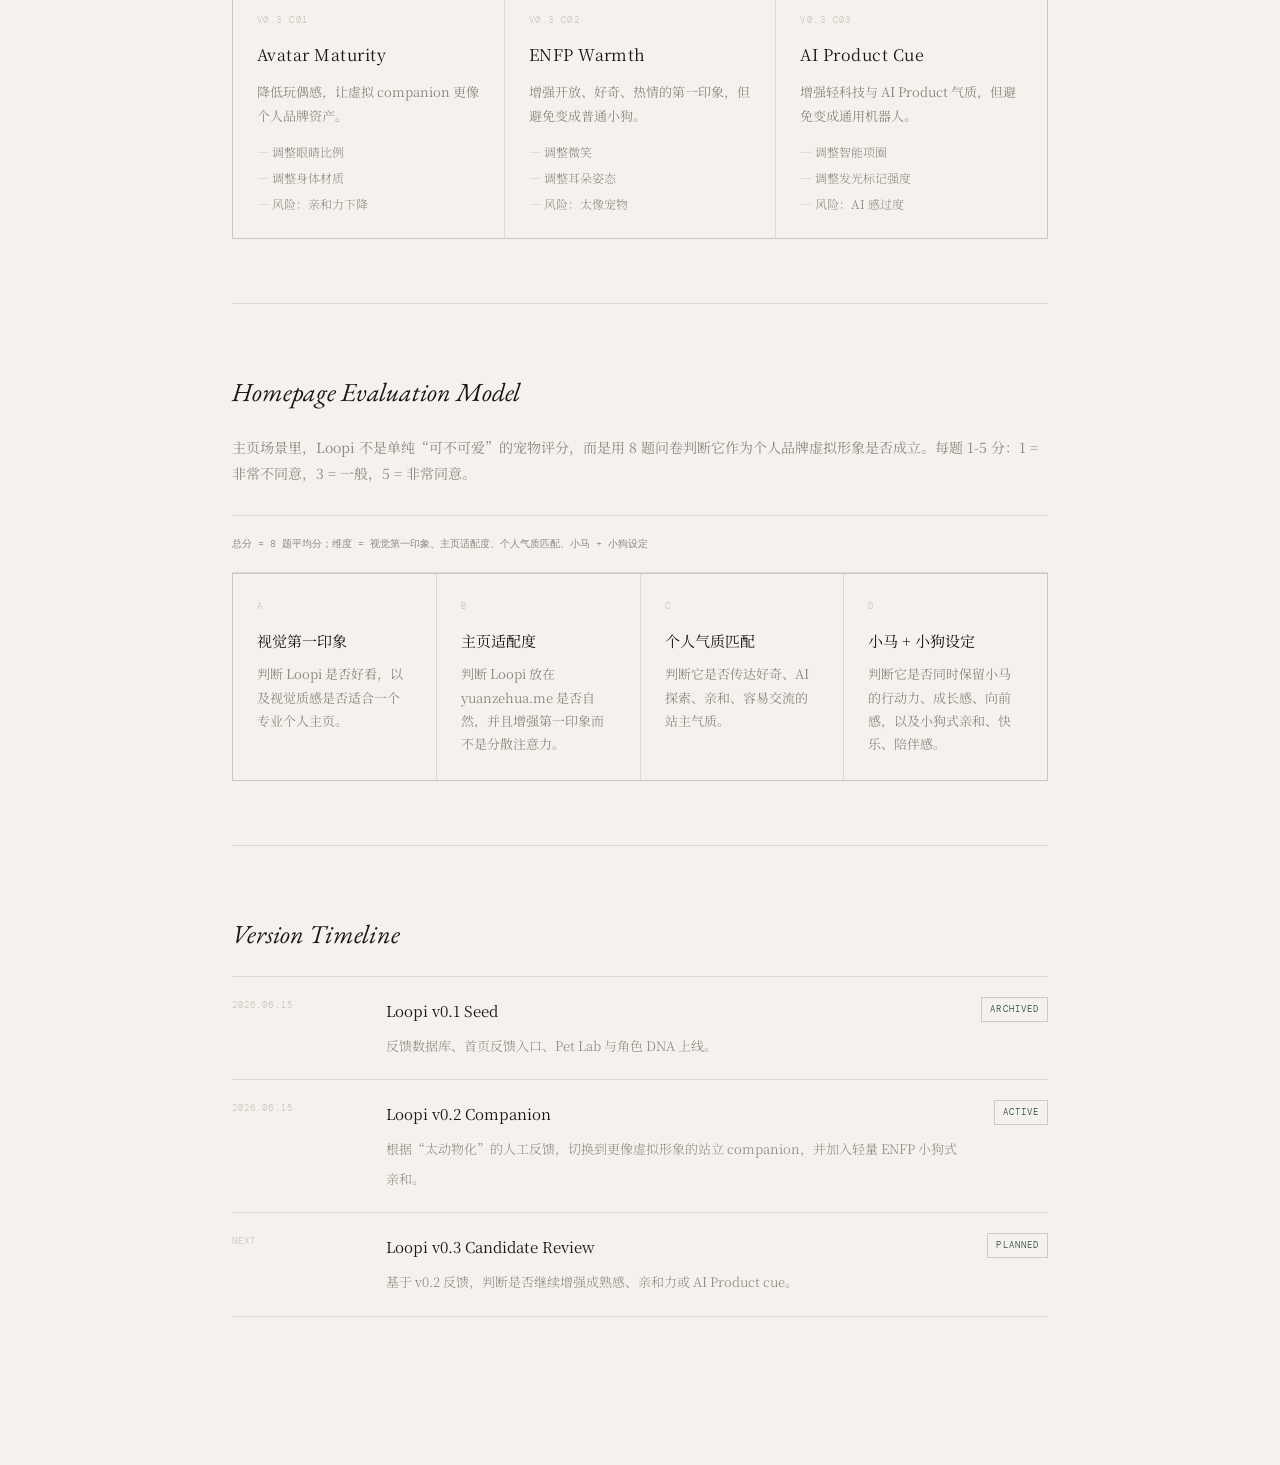
==== commit de10099f: "optimize homepage experience and discoverability" ====
--- a/pet-lab/index.html
+++ b/pet-lab/index.html
@@ -4,8 +4,20 @@
 <meta charset="UTF-8">
 <meta name="viewport" content="width=device-width, initial-scale=1.0">
 <title>Pet Lab · Loopi</title>
+<meta name="description" content="Loopi 的角色实验室：通过真实访客反馈持续评估和迭代个人主页 AI companion。">
+<link rel="canonical" href="https://yuanzehua.me/pet-lab/">
+<meta property="og:type" content="website">
+<meta property="og:title" content="Pet Lab · Loopi">
+<meta property="og:description" content="通过真实访客反馈持续评估和迭代个人主页 AI companion。">
+<meta property="og:url" content="https://yuanzehua.me/pet-lab/">
+<meta property="og:image" content="https://yuanzehua.me/assets/images/pets/loopi/v0-2/loopi-v0-2-source.png">
+<meta name="twitter:card" content="summary">
+<meta name="twitter:title" content="Pet Lab · Loopi">
+<meta name="twitter:description" content="通过真实访客反馈持续评估和迭代个人主页 AI companion。">
+<meta name="twitter:image" content="https://yuanzehua.me/assets/images/pets/loopi/v0-2/loopi-v0-2-source.png">
 <link rel="icon" type="image/svg+xml" href="/assets/favicon.svg">
 <link rel="preconnect" href="https://fonts.googleapis.com">
+<link rel="preconnect" href="https://fonts.gstatic.com" crossorigin>
 <link href="https://fonts.googleapis.com/css2?family=EB+Garamond:ital,wght@0,400;0,500;1,400&family=Noto+Serif+SC:wght@300;400;500&family=DM+Mono:wght@300;400&display=swap" rel="stylesheet">
 <style>
 :root {
@@ -61,7 +73,7 @@
 .section{padding:64px 0;border-bottom:1px solid var(--rule)}
 .section:last-child{border-bottom:none}
 h2{font-family:var(--serif-en);font-size:26px;font-style:italic;font-weight:400;margin-bottom:18px}
-.section-lead{max-width:680px;font-size:14px;line-height:1.9;color:var(--mid);font-weight:400;margin-bottom:28px}
+.section-lead{font-size:14px;line-height:1.9;color:var(--mid);font-weight:400;margin-bottom:28px}
 .steps{display:grid;grid-template-columns:repeat(3,1fr);gap:1px;background:var(--rule);border:1px solid var(--rule)}
 .evaluation-steps{grid-template-columns:repeat(4,minmax(0,1fr))}
 .evaluation-steps .step{padding:24px}
@@ -264,7 +276,7 @@
         <div class="file-list">
           <a class="file-chip" href="/pet-loop/pet-dna.md">Pet DNA</a>
           <a class="file-chip" href="/pet-loop/versions/loopi_v0_2.json">Version JSON</a>
-          <a class="file-chip" href="/pet-loop/reports/2026-06-15-loopi-v0-2.md">Evolution Report</a>
+          <a class="file-chip" href="/pet-loop/reports/2026-06-15-loopi-v0-2.html">Evolution Report</a>
         </div>
       </div>
     </div>
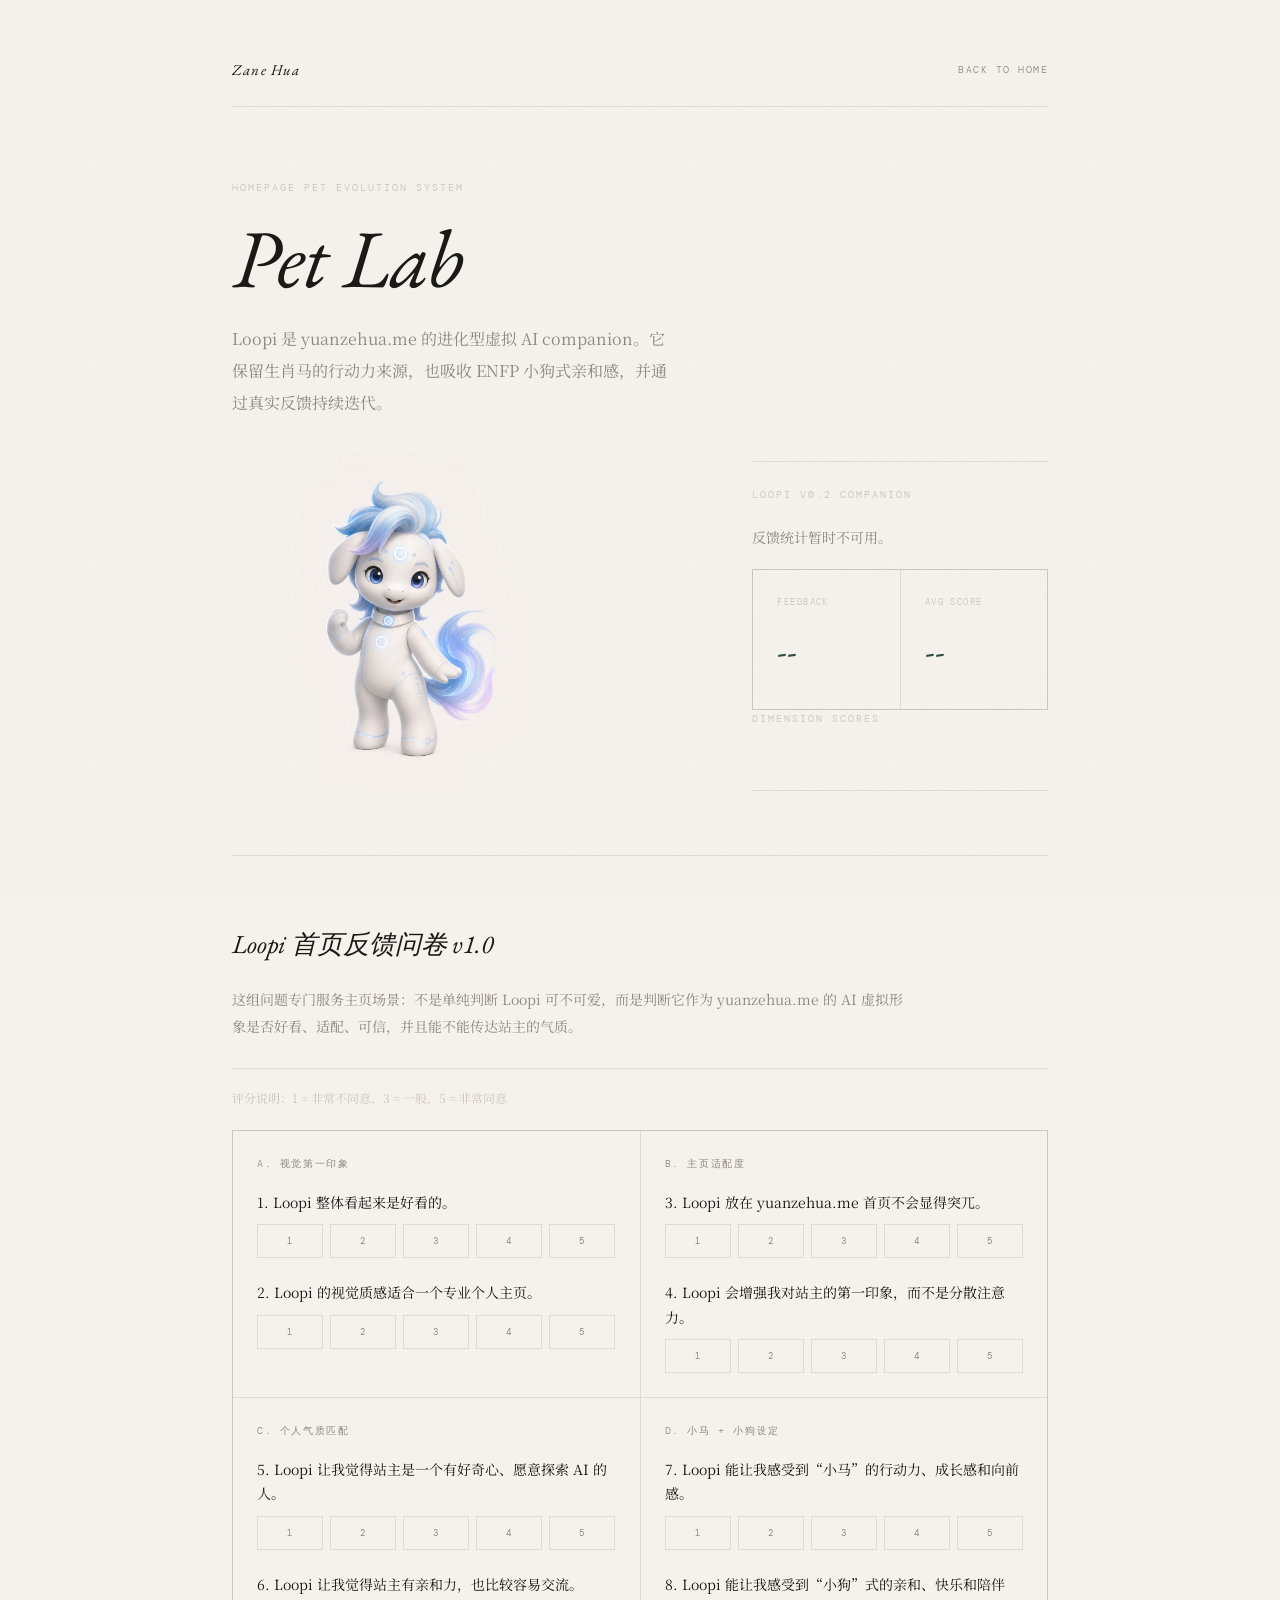
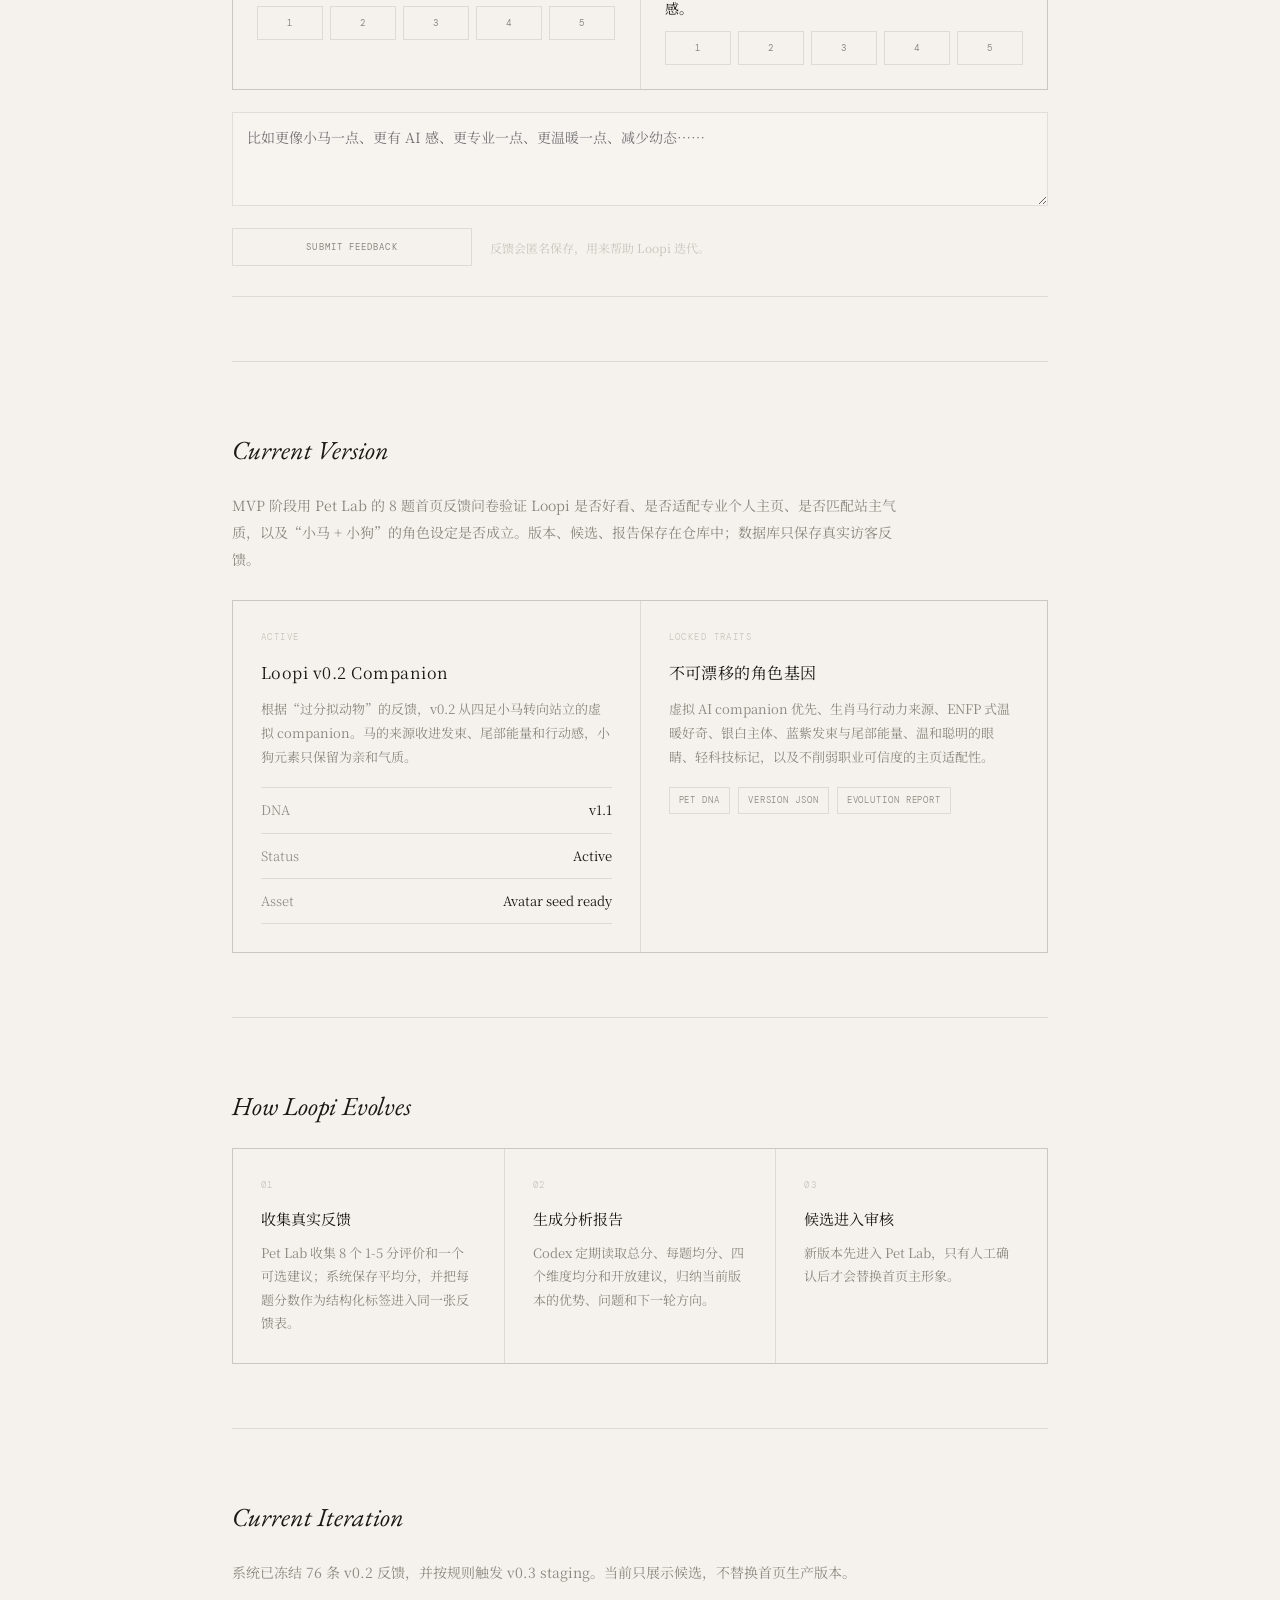
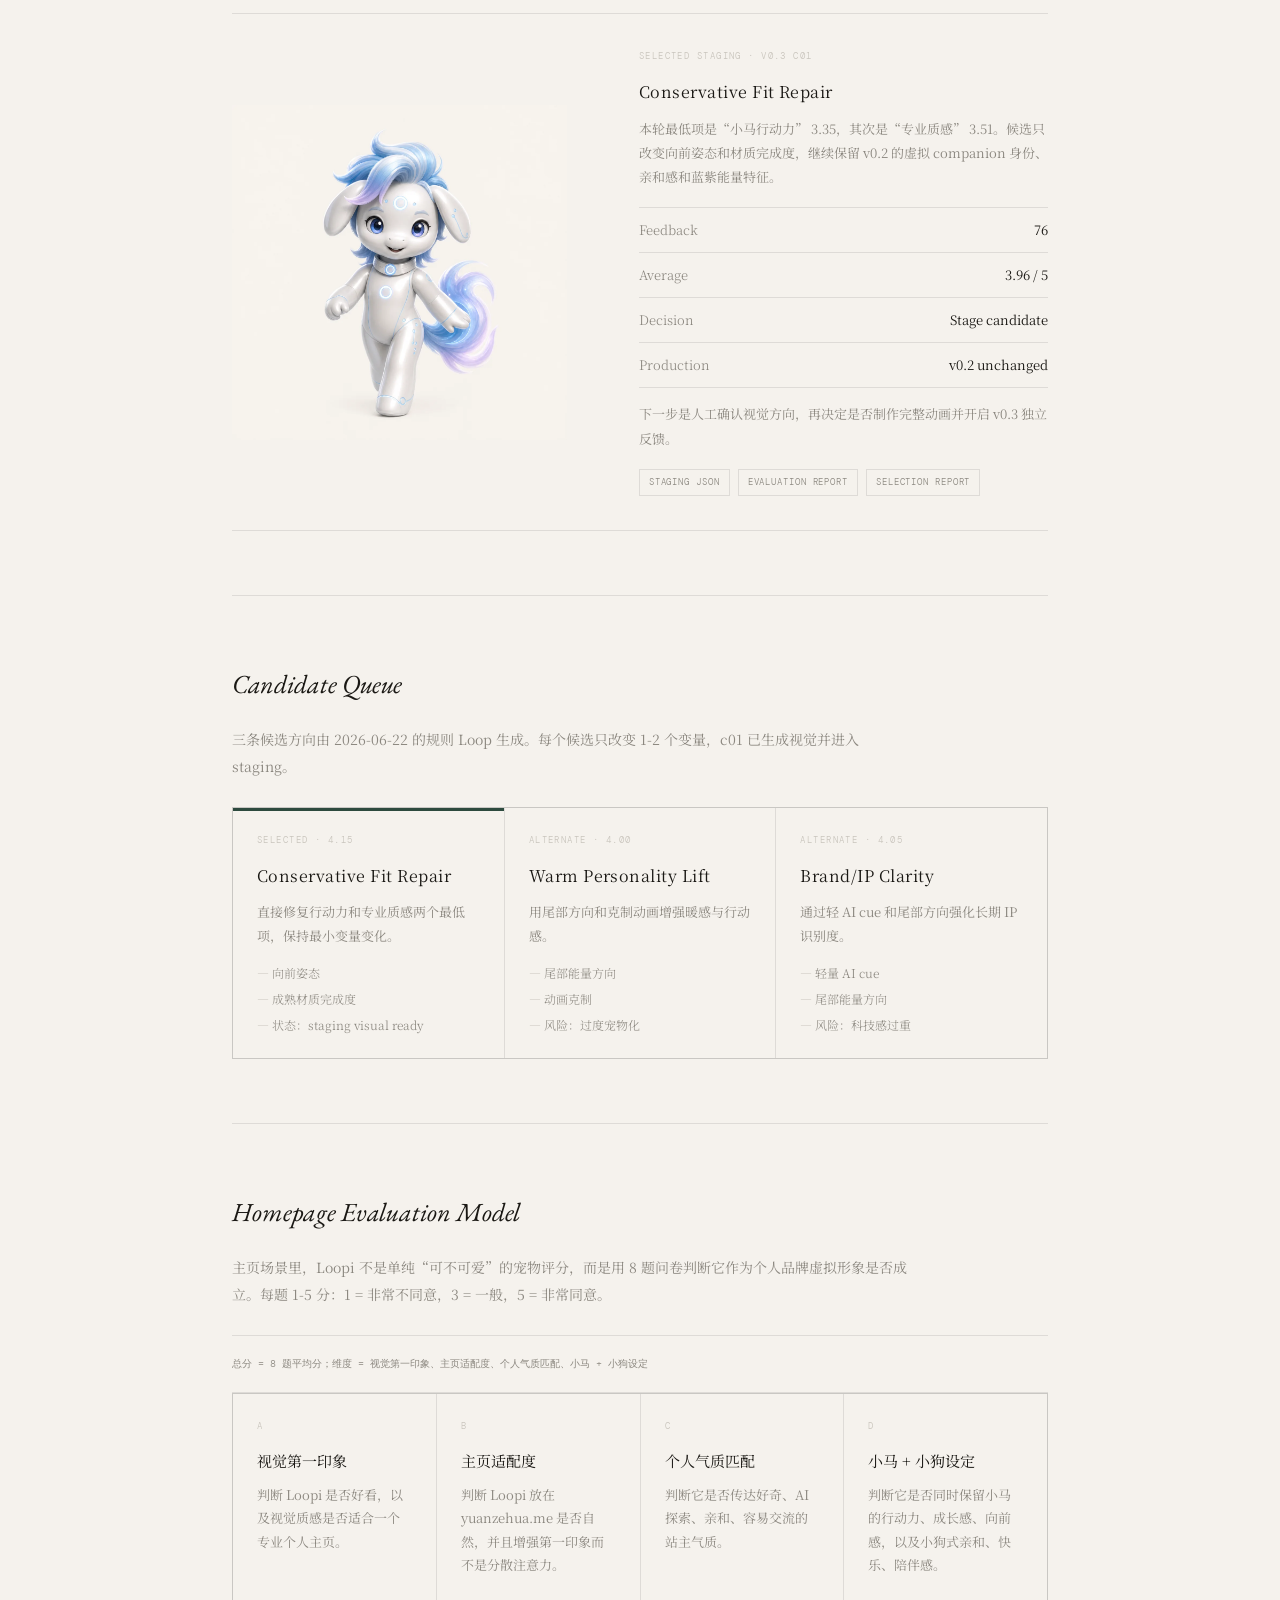
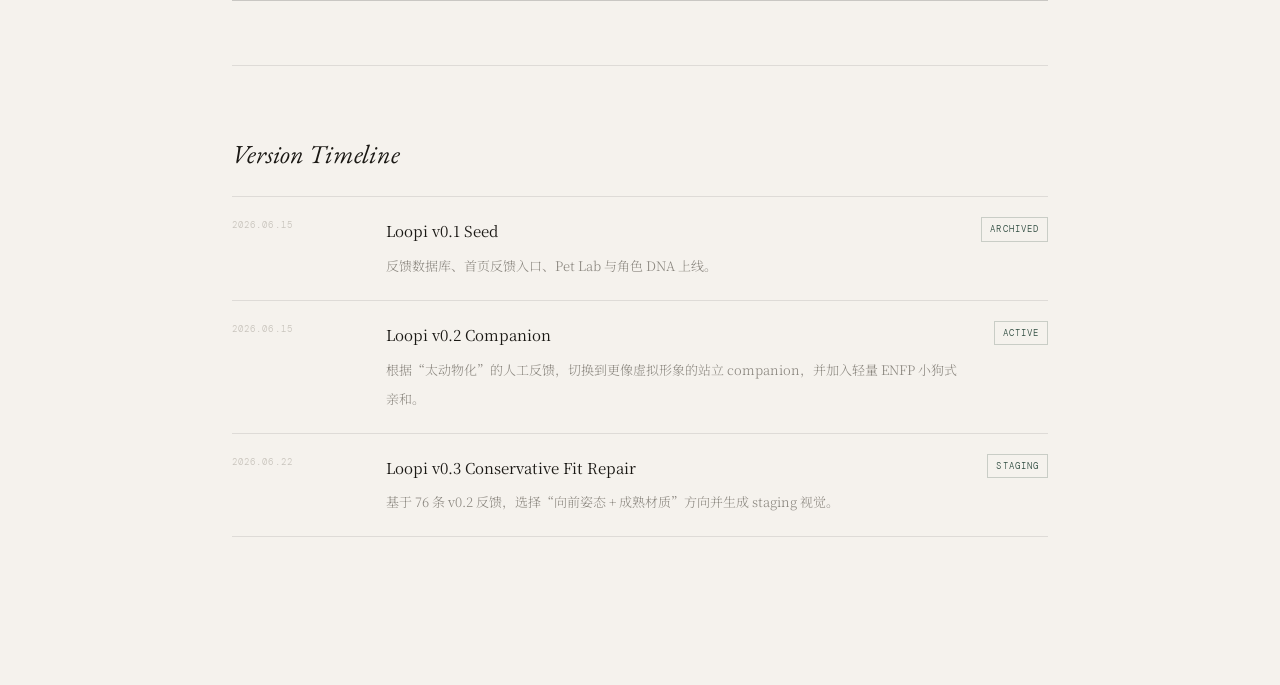
==== commit 1ca45cc9: "Add Loopi evolution loop docs and staging flow" ====
--- a/pet-lab/index.html
+++ b/pet-lab/index.html
@@ -4,20 +4,8 @@
 <meta charset="UTF-8">
 <meta name="viewport" content="width=device-width, initial-scale=1.0">
 <title>Pet Lab · Loopi</title>
-<meta name="description" content="Loopi 的角色实验室：通过真实访客反馈持续评估和迭代个人主页 AI companion。">
-<link rel="canonical" href="https://yuanzehua.me/pet-lab/">
-<meta property="og:type" content="website">
-<meta property="og:title" content="Pet Lab · Loopi">
-<meta property="og:description" content="通过真实访客反馈持续评估和迭代个人主页 AI companion。">
-<meta property="og:url" content="https://yuanzehua.me/pet-lab/">
-<meta property="og:image" content="https://yuanzehua.me/assets/images/pets/loopi/v0-2/loopi-v0-2-source.png">
-<meta name="twitter:card" content="summary">
-<meta name="twitter:title" content="Pet Lab · Loopi">
-<meta name="twitter:description" content="通过真实访客反馈持续评估和迭代个人主页 AI companion。">
-<meta name="twitter:image" content="https://yuanzehua.me/assets/images/pets/loopi/v0-2/loopi-v0-2-source.png">
 <link rel="icon" type="image/svg+xml" href="/assets/favicon.svg">
 <link rel="preconnect" href="https://fonts.googleapis.com">
-<link rel="preconnect" href="https://fonts.gstatic.com" crossorigin>
 <link href="https://fonts.googleapis.com/css2?family=EB+Garamond:ital,wght@0,400;0,500;1,400&family=Noto+Serif+SC:wght@300;400;500&family=DM+Mono:wght@300;400&display=swap" rel="stylesheet">
 <style>
 :root {
@@ -73,7 +61,7 @@
 .section{padding:64px 0;border-bottom:1px solid var(--rule)}
 .section:last-child{border-bottom:none}
 h2{font-family:var(--serif-en);font-size:26px;font-style:italic;font-weight:400;margin-bottom:18px}
-.section-lead{font-size:14px;line-height:1.9;color:var(--mid);font-weight:400;margin-bottom:28px}
+.section-lead{max-width:680px;font-size:14px;line-height:1.9;color:var(--mid);font-weight:400;margin-bottom:28px}
 .steps{display:grid;grid-template-columns:repeat(3,1fr);gap:1px;background:var(--rule);border:1px solid var(--rule)}
 .evaluation-steps{grid-template-columns:repeat(4,minmax(0,1fr))}
 .evaluation-steps .step{padding:24px}
@@ -92,9 +80,14 @@
 .kv strong{font-weight:400;color:var(--ink);text-align:right}
 .candidate-list{display:grid;grid-template-columns:repeat(3,1fr);gap:1px;background:var(--rule);border:1px solid var(--rule)}
 .candidate{background:var(--paper);padding:24px}
+.candidate.is-selected{box-shadow:inset 0 3px 0 var(--accent)}
 .candidate ul{list-style:none;display:flex;flex-direction:column;gap:7px;margin-top:14px}
 .candidate li{font-size:12px;line-height:1.6;color:var(--mid)}
 .candidate li::before{content:'— ';color:var(--light)}
+.iteration-review{display:grid;grid-template-columns:minmax(260px,.9fr) 1.1fr;gap:clamp(32px,6vw,72px);align-items:center;border-top:1px solid var(--rule);border-bottom:1px solid var(--rule);padding:34px 0}
+.iteration-visual{margin:0;min-width:0}
+.iteration-visual img{display:block;width:100%;height:auto}
+.iteration-note{font-size:13px;line-height:1.9;color:var(--mid);font-weight:400;margin-top:14px}
 .timeline{display:flex;flex-direction:column;border-top:1px solid var(--rule)}
 .tl-row{display:grid;grid-template-columns:130px 1fr auto;gap:24px;padding:20px 0;border-bottom:1px solid var(--rule);align-items:start}
 .tl-date{font-family:var(--mono);font-size:9px;letter-spacing:.12em;text-transform:uppercase;color:var(--light)}
@@ -105,7 +98,7 @@
 .file-list{display:flex;flex-wrap:wrap;gap:8px;margin-top:18px}
 .file-chip{font-family:var(--mono);font-size:9px;letter-spacing:.1em;text-transform:uppercase;color:var(--mid);border:1px solid var(--rule);padding:4px 9px;text-decoration:none}
 .file-chip:hover{color:var(--ink);border-color:var(--ink)}
-@media(max-width:720px){.hero,.steps,.lab-grid,.candidate-list,.pet-feedback-sections,.pet-feedback-actions{grid-template-columns:1fr}.summary-grid{grid-template-columns:1fr}.lab-panel.wide{grid-column:auto}.tl-row{grid-template-columns:1fr;gap:8px}.tl-status{width:max-content}}
+@media(max-width:720px){.hero,.steps,.lab-grid,.candidate-list,.iteration-review,.pet-feedback-sections,.pet-feedback-actions{grid-template-columns:1fr}.summary-grid{grid-template-columns:1fr}.lab-panel.wide{grid-column:auto}.tl-row{grid-template-columns:1fr;gap:8px}.tl-status{width:max-content}}
 </style>
 </head>
 <body>
@@ -276,7 +269,7 @@
         <div class="file-list">
           <a class="file-chip" href="/pet-loop/pet-dna.md">Pet DNA</a>
           <a class="file-chip" href="/pet-loop/versions/loopi_v0_2.json">Version JSON</a>
-          <a class="file-chip" href="/pet-loop/reports/2026-06-15-loopi-v0-2.html">Evolution Report</a>
+          <a class="file-chip" href="/pet-loop/reports/2026-06-15-loopi-v0-2.md">Evolution Report</a>
         </div>
       </div>
     </div>
@@ -304,37 +297,64 @@
   </section>
 
   <section class="section">
+    <h2>Current Iteration</h2>
+    <p class="section-lead">系统已冻结 76 条 v0.2 反馈，并按规则触发 v0.3 staging。当前只展示候选，不替换首页生产版本。</p>
+    <div class="iteration-review">
+      <figure class="iteration-visual" aria-label="Loopi v0.3 Conservative Fit Repair staging candidate">
+        <img src="/assets/images/pets/loopi/v0-3-staging/loopi-v0-3-c01.webp" alt="Loopi v0.3 staging 候选，以向前迈步姿态和成熟珍珠陶瓷质感强化行动力与专业感">
+      </figure>
+      <div>
+        <span class="panel-label">Selected Staging · v0.3 c01</span>
+        <strong class="panel-title">Conservative Fit Repair</strong>
+        <p class="panel-copy">本轮最低项是“小马行动力” 3.35，其次是“专业质感” 3.51。候选只改变向前姿态和材质完成度，继续保留 v0.2 的虚拟 companion 身份、亲和感和蓝紫能量特征。</p>
+        <div class="kv">
+          <span>Feedback <strong>76</strong></span>
+          <span>Average <strong>3.96 / 5</strong></span>
+          <span>Decision <strong>Stage candidate</strong></span>
+          <span>Production <strong>v0.2 unchanged</strong></span>
+        </div>
+        <p class="iteration-note">下一步是人工确认视觉方向，再决定是否制作完整动画并开启 v0.3 独立反馈。</p>
+        <div class="file-list">
+          <a class="file-chip" href="/pet-loop/versions/loopi_v0_3_staging.json">Staging JSON</a>
+          <a class="file-chip" href="/pet-loop/reports/2026-06-22-loopi_v0_2-evaluation.md">Evaluation Report</a>
+          <a class="file-chip" href="/pet-loop/reports/2026-06-22-loopi_v0_2-selection.md">Selection Report</a>
+        </div>
+      </div>
+    </div>
+  </section>
+
+  <section class="section">
     <h2>Candidate Queue</h2>
-    <p class="section-lead">下一轮候选会围绕 v0.2 的问卷低分项继续微调。每个候选只改变 1-2 个变量，并明确对应要提升的题目或维度。</p>
+    <p class="section-lead">三条候选方向由 2026-06-22 的规则 Loop 生成。每个候选只改变 1-2 个变量，c01 已生成视觉并进入 staging。</p>
     <div class="candidate-list">
+      <div class="candidate is-selected">
+        <span class="panel-label">Selected · 4.15</span>
+        <strong class="panel-title">Conservative Fit Repair</strong>
+        <p class="panel-copy">直接修复行动力和专业质感两个最低项，保持最小变量变化。</p>
+        <ul>
+          <li>向前姿态</li>
+          <li>成熟材质完成度</li>
+          <li>状态：staging visual ready</li>
+        </ul>
+      </div>
       <div class="candidate">
-        <span class="panel-label">v0.3 c01</span>
-        <strong class="panel-title">Avatar Maturity</strong>
-        <p class="panel-copy">降低玩偶感，让虚拟 companion 更像个人品牌资产。</p>
+        <span class="panel-label">Alternate · 4.00</span>
+        <strong class="panel-title">Warm Personality Lift</strong>
+        <p class="panel-copy">用尾部方向和克制动画增强暖感与行动感。</p>
         <ul>
-          <li>调整眼睛比例</li>
-          <li>调整身体材质</li>
-          <li>风险：亲和力下降</li>
+          <li>尾部能量方向</li>
+          <li>动画克制</li>
+          <li>风险：过度宠物化</li>
         </ul>
       </div>
       <div class="candidate">
-        <span class="panel-label">v0.3 c02</span>
-        <strong class="panel-title">ENFP Warmth</strong>
-        <p class="panel-copy">增强开放、好奇、热情的第一印象，但避免变成普通小狗。</p>
+        <span class="panel-label">Alternate · 4.05</span>
+        <strong class="panel-title">Brand/IP Clarity</strong>
+        <p class="panel-copy">通过轻 AI cue 和尾部方向强化长期 IP 识别度。</p>
         <ul>
-          <li>调整微笑</li>
-          <li>调整耳朵姿态</li>
-          <li>风险：太像宠物</li>
-        </ul>
-      </div>
-      <div class="candidate">
-        <span class="panel-label">v0.3 c03</span>
-        <strong class="panel-title">AI Product Cue</strong>
-        <p class="panel-copy">增强轻科技与 AI Product 气质，但避免变成通用机器人。</p>
-        <ul>
-          <li>调整智能项圈</li>
-          <li>调整发光标记强度</li>
-          <li>风险：AI 感过度</li>
+          <li>轻量 AI cue</li>
+          <li>尾部能量方向</li>
+          <li>风险：科技感过重</li>
         </ul>
       </div>
     </div>
@@ -390,12 +410,12 @@
         <span class="tl-status">Active</span>
       </div>
       <div class="tl-row">
-        <span class="tl-date">Next</span>
+        <span class="tl-date">2026.06.22</span>
         <span class="tl-main">
-          <strong>Loopi v0.3 Candidate Review</strong>
-          <span>基于 v0.2 反馈，判断是否继续增强成熟感、亲和力或 AI Product cue。</span>
+          <strong>Loopi v0.3 Conservative Fit Repair</strong>
+          <span>基于 76 条 v0.2 反馈，选择“向前姿态 + 成熟材质”方向并生成 staging 视觉。</span>
         </span>
-        <span class="tl-status">Planned</span>
+        <span class="tl-status">Staging</span>
       </div>
     </div>
   </section>
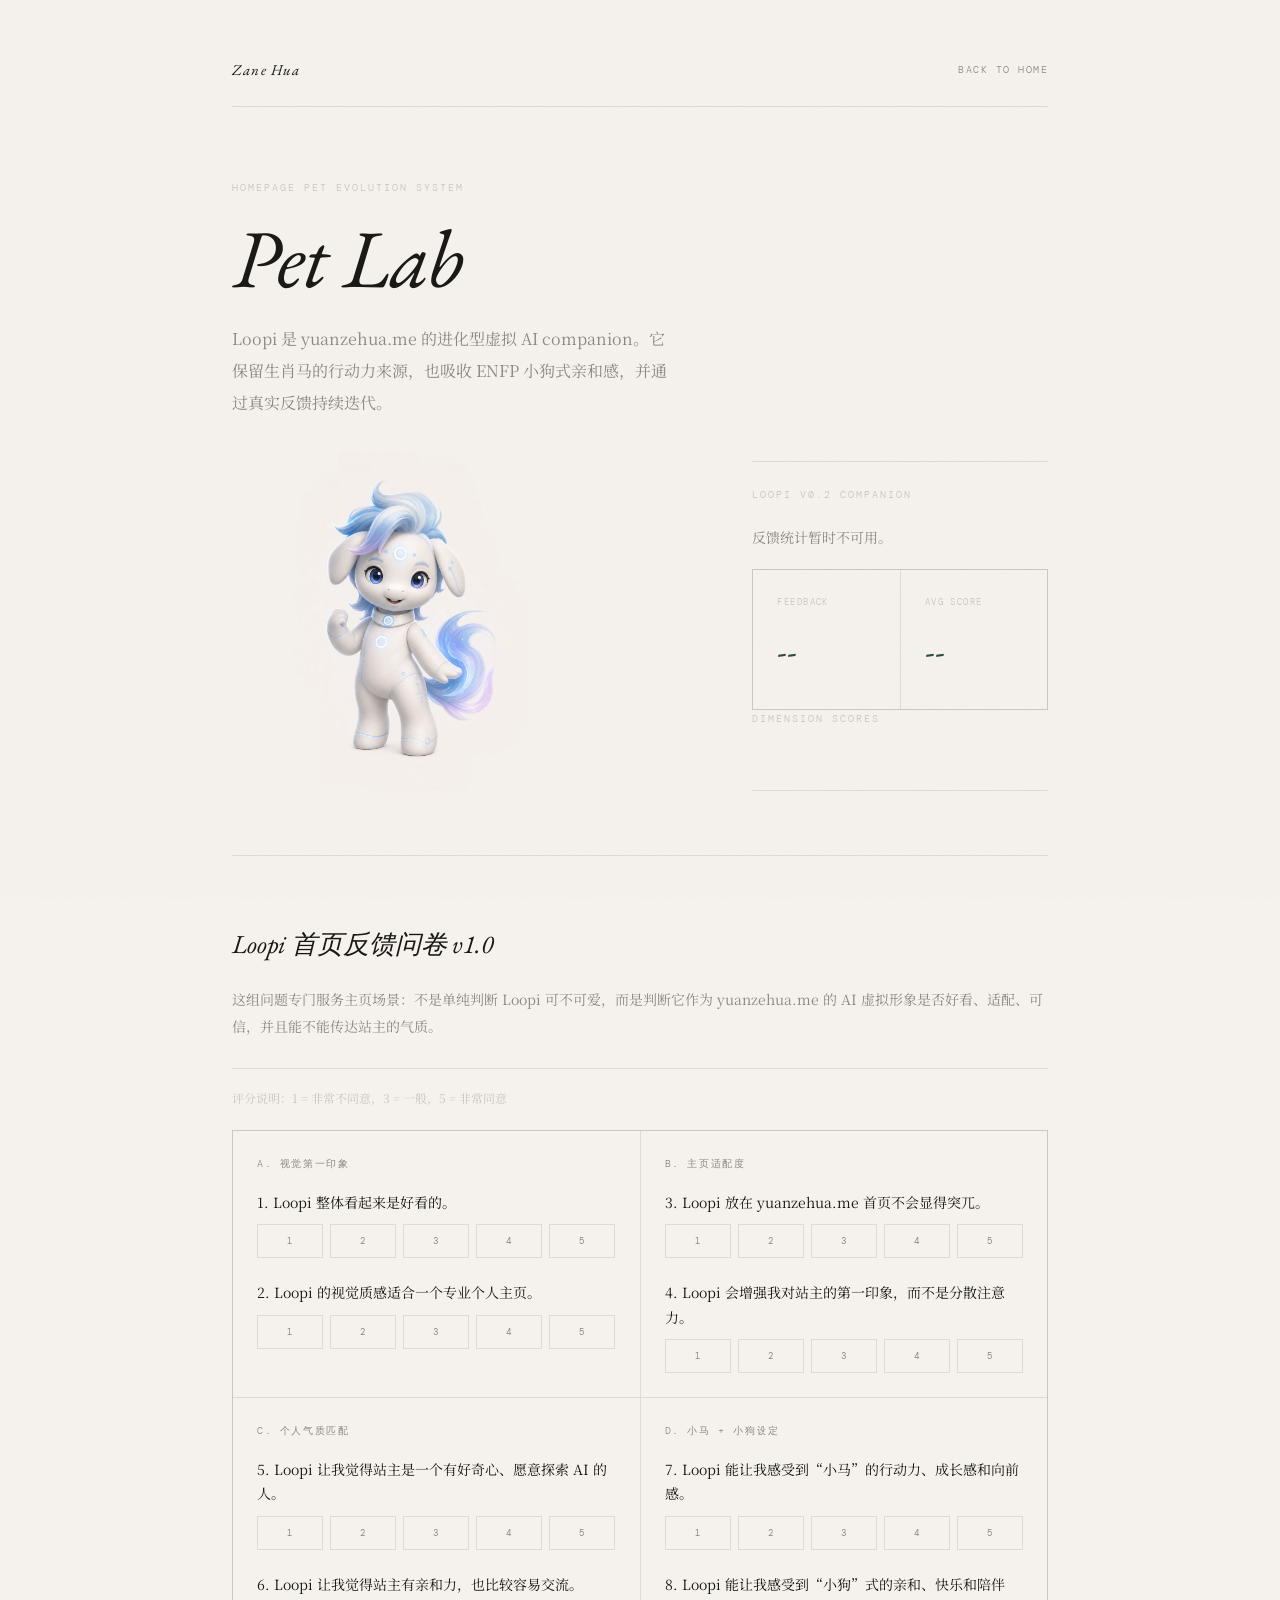
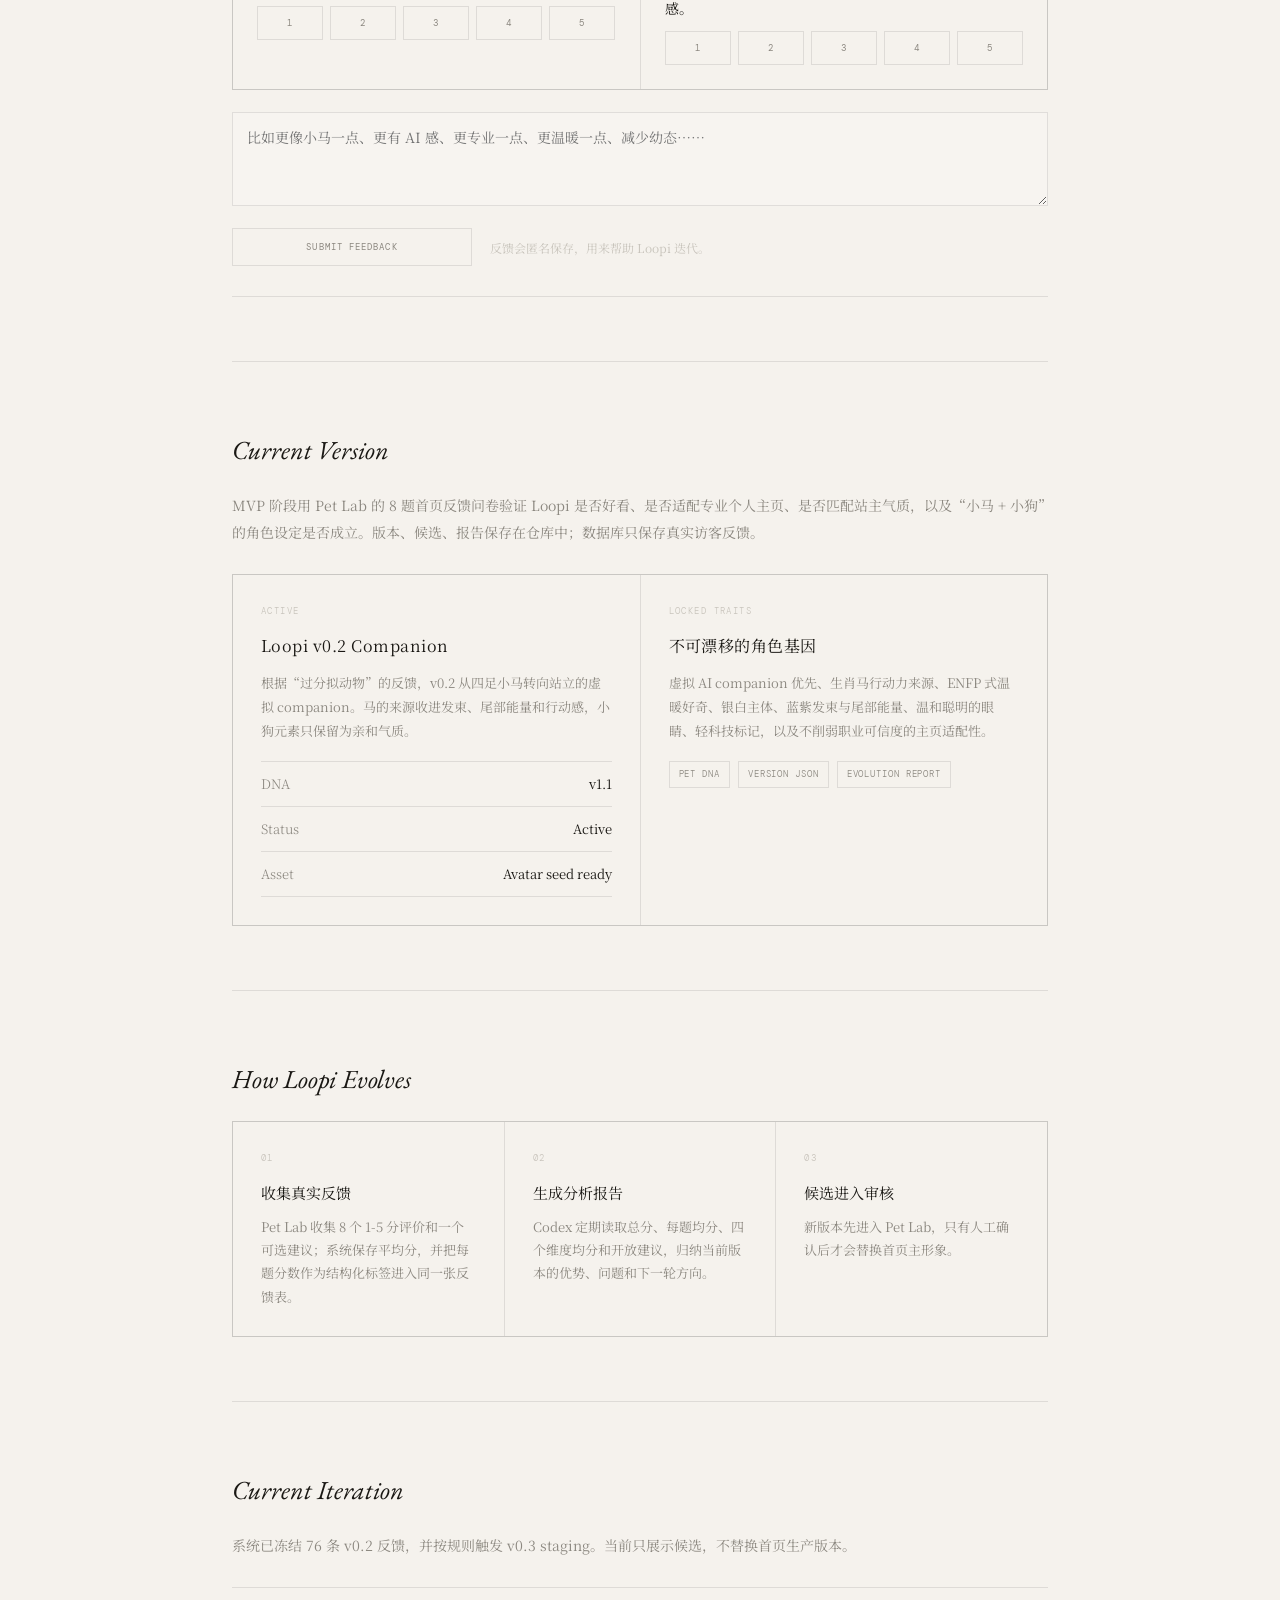
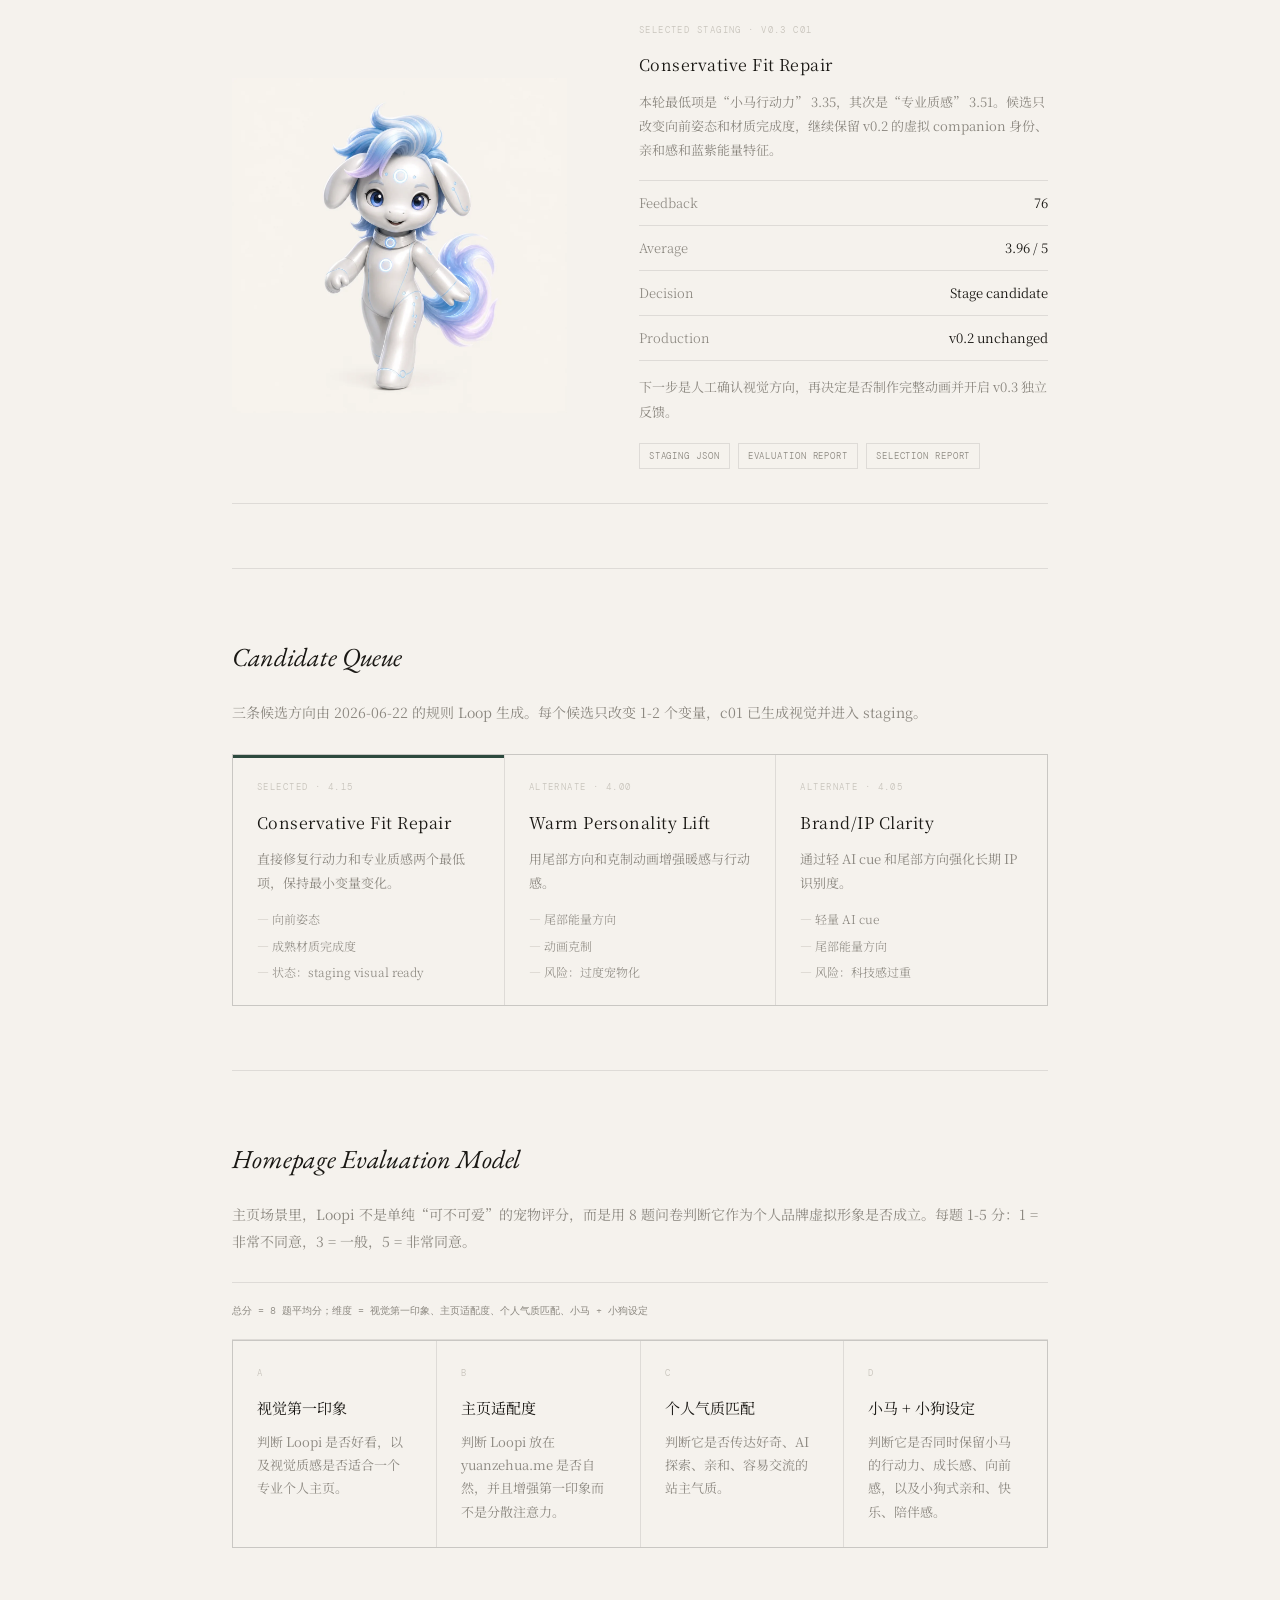
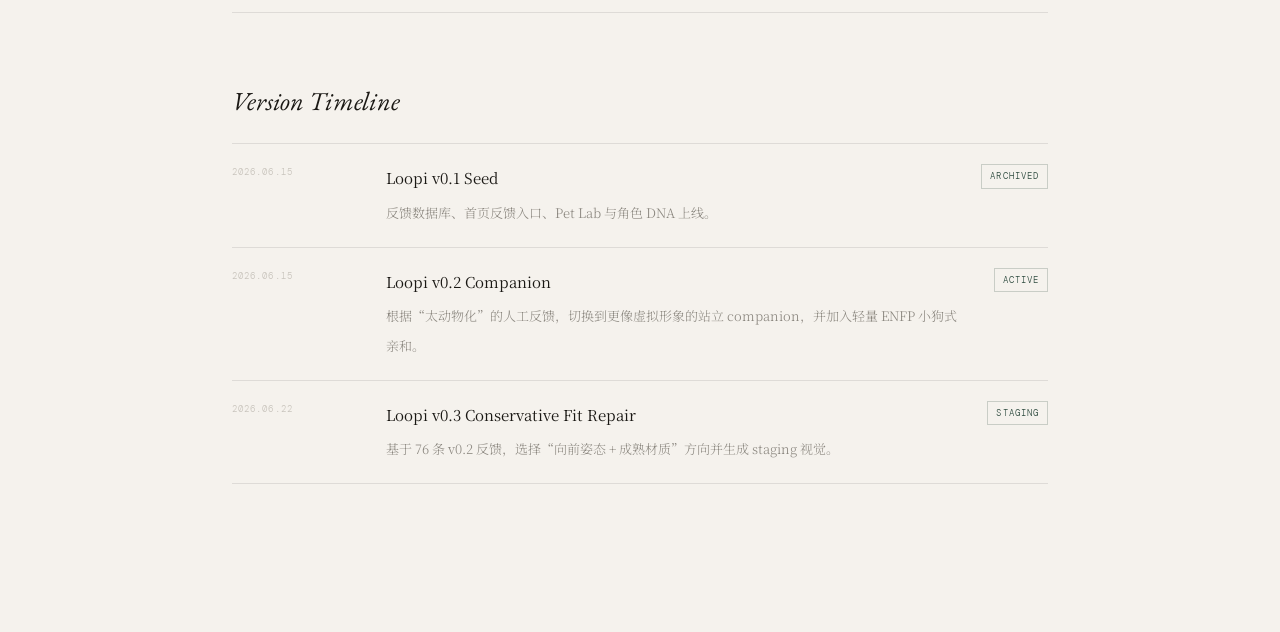
==== commit 0fb3490c: "Merge remote-tracking branch 'origin/main' into codex/feedback-collector-agent" ====
--- a/pet-lab/index.html
+++ b/pet-lab/index.html
@@ -4,8 +4,20 @@
 <meta charset="UTF-8">
 <meta name="viewport" content="width=device-width, initial-scale=1.0">
 <title>Pet Lab · Loopi</title>
+<meta name="description" content="Loopi 的角色实验室：通过真实访客反馈持续评估和迭代个人主页 AI companion。">
+<link rel="canonical" href="https://yuanzehua.me/pet-lab/">
+<meta property="og:type" content="website">
+<meta property="og:title" content="Pet Lab · Loopi">
+<meta property="og:description" content="通过真实访客反馈持续评估和迭代个人主页 AI companion。">
+<meta property="og:url" content="https://yuanzehua.me/pet-lab/">
+<meta property="og:image" content="https://yuanzehua.me/assets/images/pets/loopi/v0-2/loopi-v0-2-source.png">
+<meta name="twitter:card" content="summary">
+<meta name="twitter:title" content="Pet Lab · Loopi">
+<meta name="twitter:description" content="通过真实访客反馈持续评估和迭代个人主页 AI companion。">
+<meta name="twitter:image" content="https://yuanzehua.me/assets/images/pets/loopi/v0-2/loopi-v0-2-source.png">
 <link rel="icon" type="image/svg+xml" href="/assets/favicon.svg">
 <link rel="preconnect" href="https://fonts.googleapis.com">
+<link rel="preconnect" href="https://fonts.gstatic.com" crossorigin>
 <link href="https://fonts.googleapis.com/css2?family=EB+Garamond:ital,wght@0,400;0,500;1,400&family=Noto+Serif+SC:wght@300;400;500&family=DM+Mono:wght@300;400&display=swap" rel="stylesheet">
 <style>
 :root {
@@ -61,7 +73,7 @@
 .section{padding:64px 0;border-bottom:1px solid var(--rule)}
 .section:last-child{border-bottom:none}
 h2{font-family:var(--serif-en);font-size:26px;font-style:italic;font-weight:400;margin-bottom:18px}
-.section-lead{max-width:680px;font-size:14px;line-height:1.9;color:var(--mid);font-weight:400;margin-bottom:28px}
+.section-lead{font-size:14px;line-height:1.9;color:var(--mid);font-weight:400;margin-bottom:28px}
 .steps{display:grid;grid-template-columns:repeat(3,1fr);gap:1px;background:var(--rule);border:1px solid var(--rule)}
 .evaluation-steps{grid-template-columns:repeat(4,minmax(0,1fr))}
 .evaluation-steps .step{padding:24px}
@@ -269,7 +281,7 @@
         <div class="file-list">
           <a class="file-chip" href="/pet-loop/pet-dna.md">Pet DNA</a>
           <a class="file-chip" href="/pet-loop/versions/loopi_v0_2.json">Version JSON</a>
-          <a class="file-chip" href="/pet-loop/reports/2026-06-15-loopi-v0-2.md">Evolution Report</a>
+          <a class="file-chip" href="/pet-loop/reports/2026-06-15-loopi-v0-2.html">Evolution Report</a>
         </div>
       </div>
     </div>
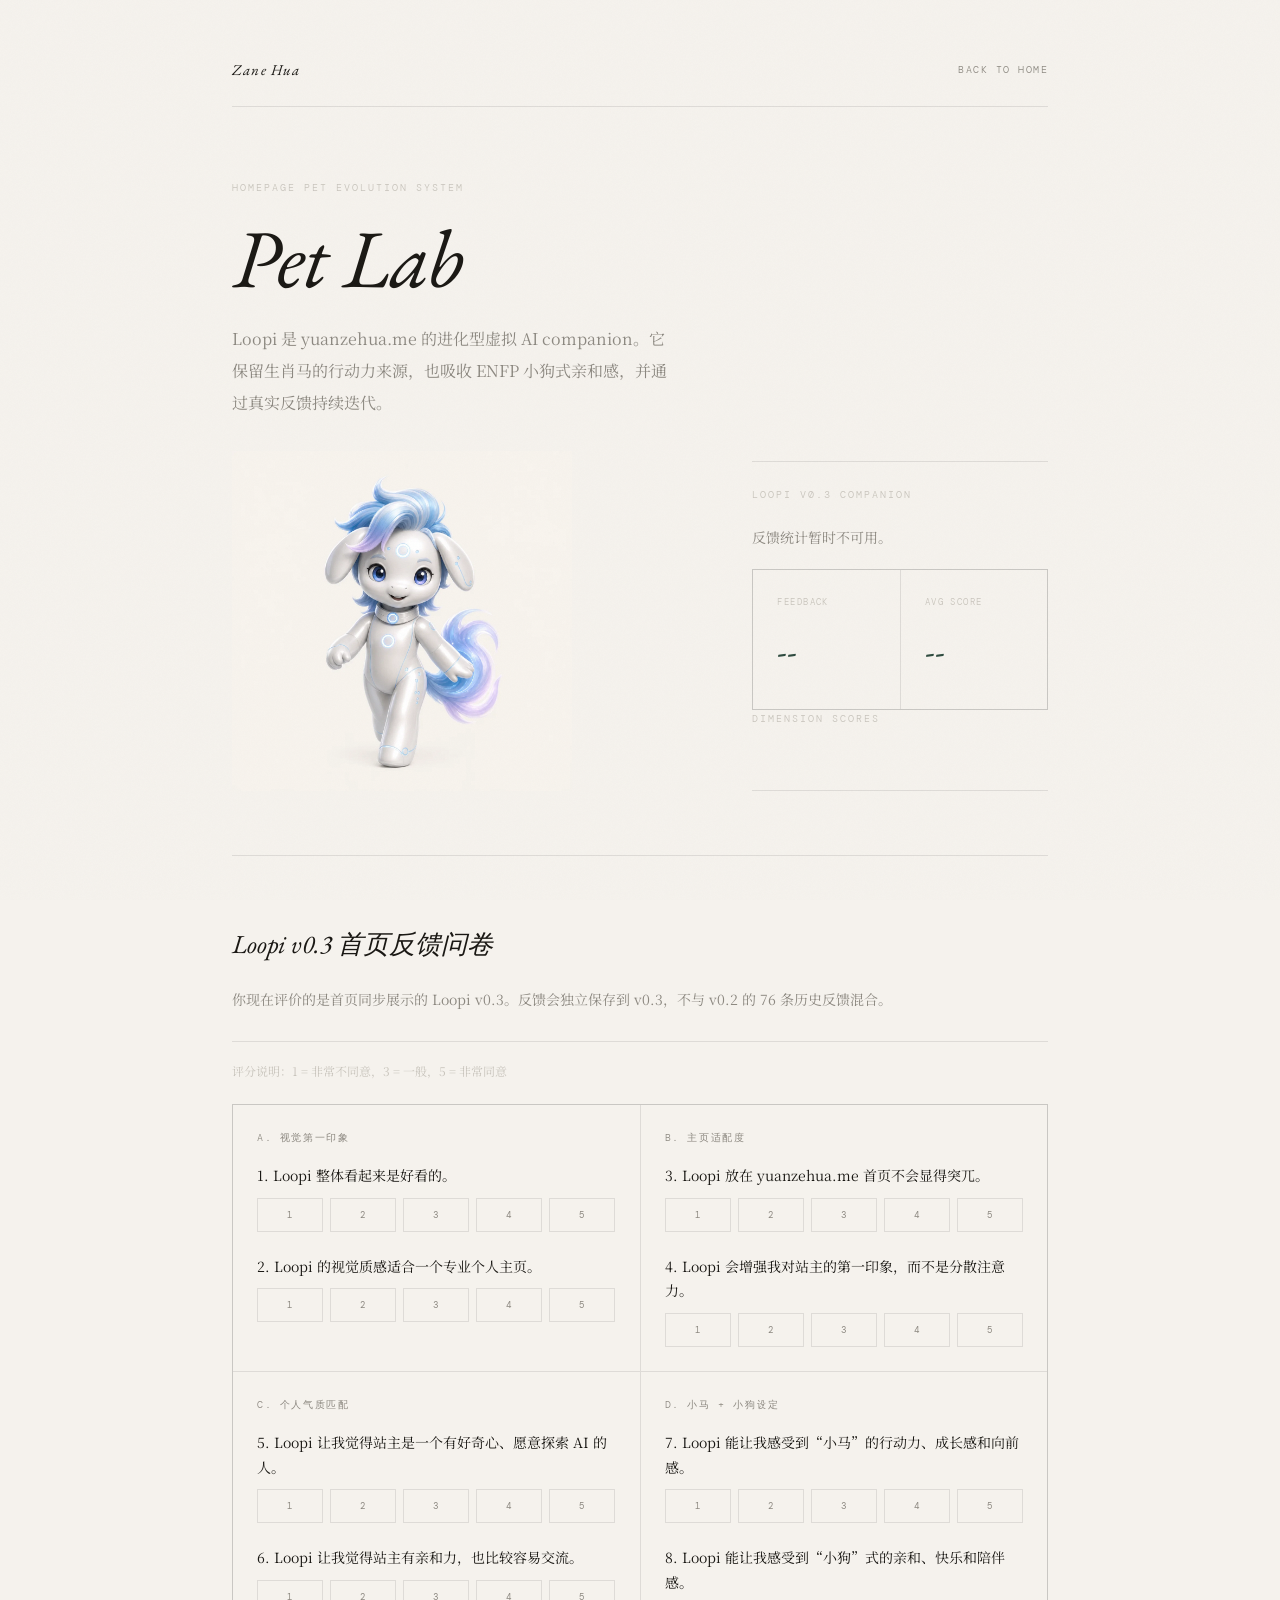
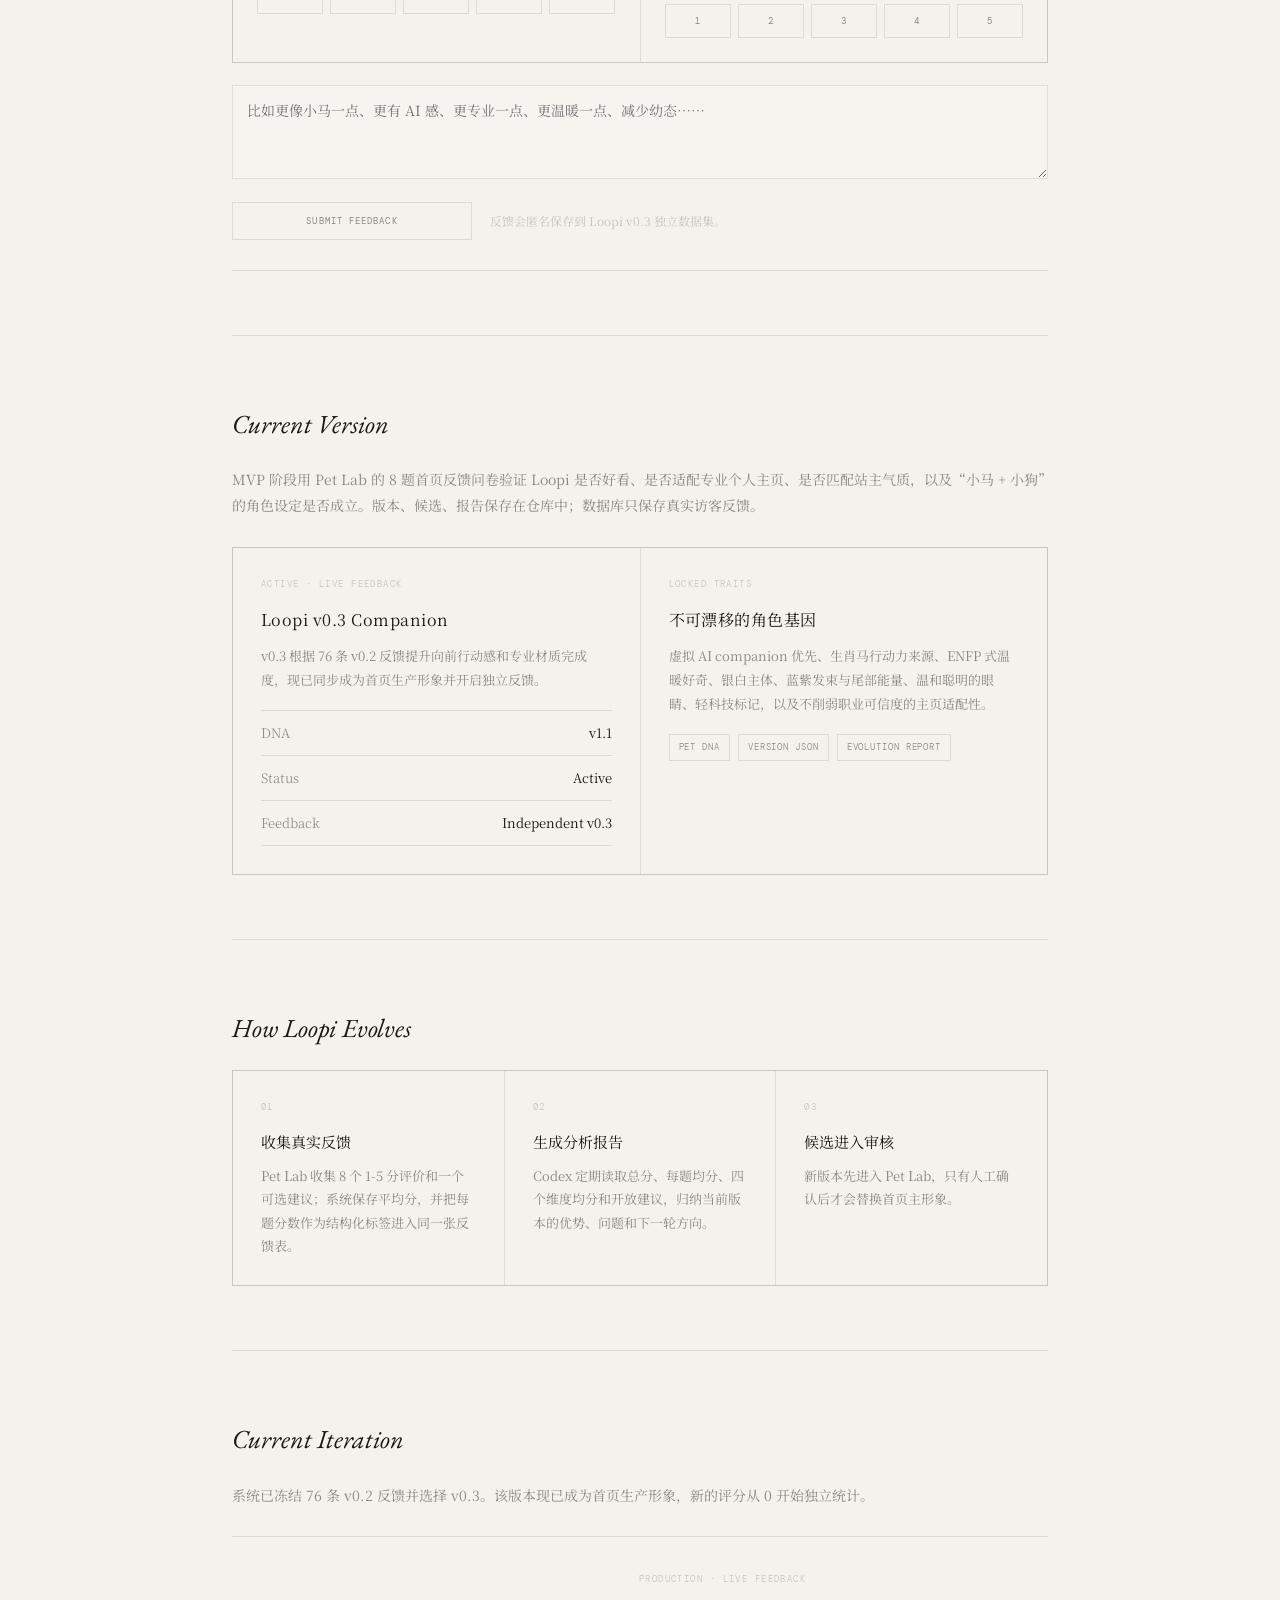
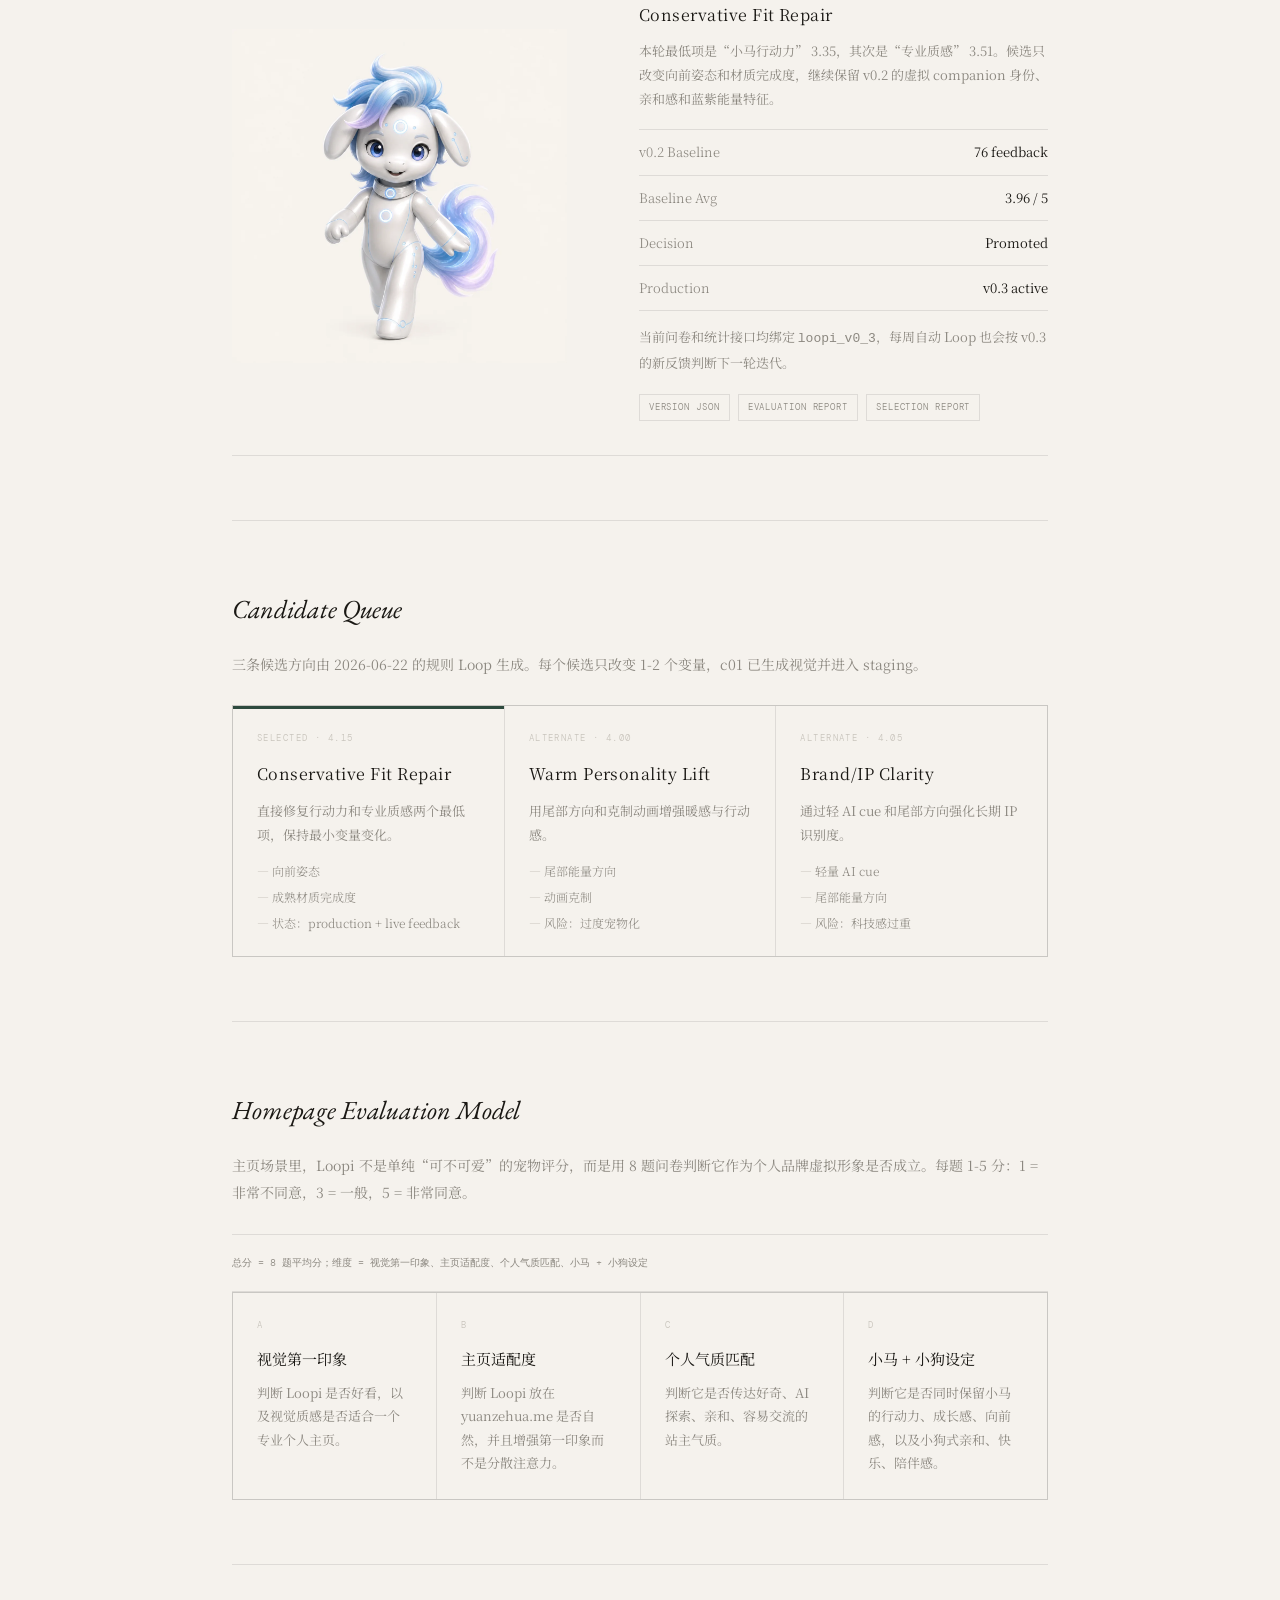
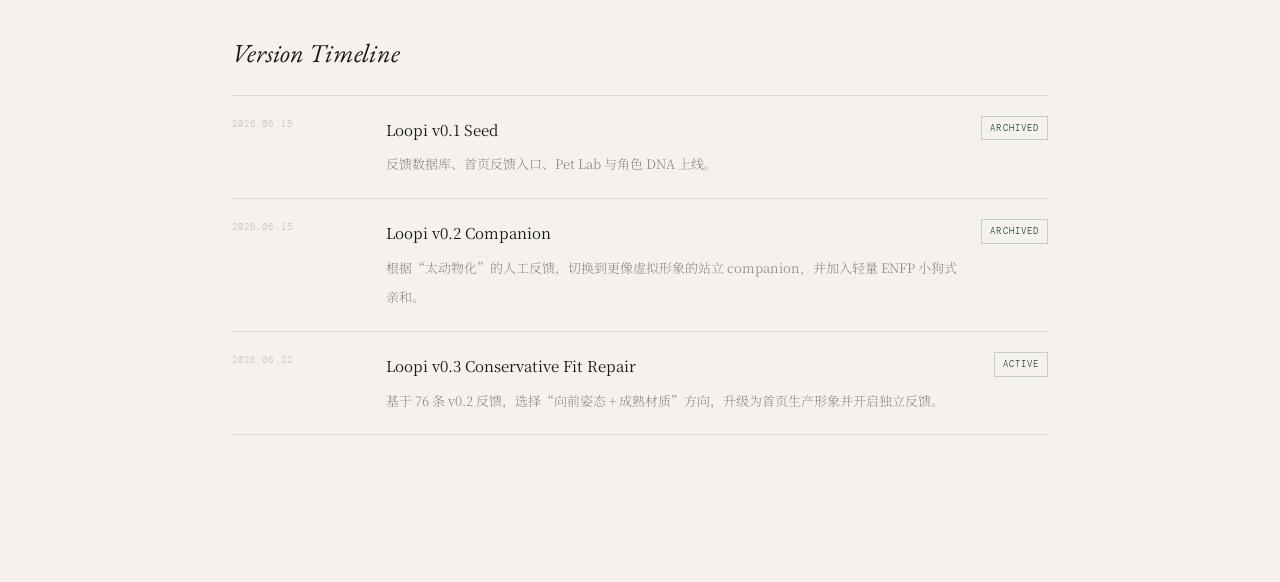
==== commit 75f7d88c: "feat: promote Loopi v0.3 to production" ====
--- a/pet-lab/index.html
+++ b/pet-lab/index.html
@@ -10,11 +10,11 @@
 <meta property="og:title" content="Pet Lab · Loopi">
 <meta property="og:description" content="通过真实访客反馈持续评估和迭代个人主页 AI companion。">
 <meta property="og:url" content="https://yuanzehua.me/pet-lab/">
-<meta property="og:image" content="https://yuanzehua.me/assets/images/pets/loopi/v0-2/loopi-v0-2-source.png">
+<meta property="og:image" content="https://yuanzehua.me/assets/images/pets/loopi/v0-3/loopi-v0-3-source.png">
 <meta name="twitter:card" content="summary">
 <meta name="twitter:title" content="Pet Lab · Loopi">
 <meta name="twitter:description" content="通过真实访客反馈持续评估和迭代个人主页 AI companion。">
-<meta name="twitter:image" content="https://yuanzehua.me/assets/images/pets/loopi/v0-2/loopi-v0-2-source.png">
+<meta name="twitter:image" content="https://yuanzehua.me/assets/images/pets/loopi/v0-3/loopi-v0-3-source.png">
 <link rel="icon" type="image/svg+xml" href="/assets/favicon.svg">
 <link rel="preconnect" href="https://fonts.googleapis.com">
 <link rel="preconnect" href="https://fonts.gstatic.com" crossorigin>
@@ -125,12 +125,12 @@
       <span class="label">Homepage Pet Evolution System</span>
       <h1>Pet Lab</h1>
       <p class="intro">Loopi 是 yuanzehua.me 的进化型虚拟 AI companion。它保留生肖马的行动力来源，也吸收 ENFP 小狗式亲和感，并通过真实反馈持续迭代。</p>
-      <figure class="mascot" aria-label="Loopi v0.2 Companion avatar">
-        <img src="/assets/images/pets/loopi/v0-2/loopi-v0-2.webp" alt="Loopi v0.2 Companion，银白色蓝紫发束的虚拟 AI companion 形象">
+      <figure class="mascot" aria-label="Loopi v0.3 Companion avatar">
+        <img src="/assets/images/pets/loopi/v0-3/loopi-v0-3.webp" alt="Loopi v0.3 Companion，以向前迈步姿态和成熟珍珠陶瓷质感呈现的虚拟 AI companion">
       </figure>
     </div>
-    <div class="summary" data-pet-summary-panel data-version-name="loopi_v0_2">
-      <span class="label">Loopi v0.2 Companion</span>
+    <div class="summary" data-pet-summary-panel data-version-name="loopi_v0_3">
+      <span class="label">Loopi v0.3 Companion</span>
       <p class="summary-status" data-pet-summary-status>正在读取反馈统计...</p>
       <div class="summary-grid">
         <div class="metric">
@@ -149,9 +149,9 @@
   </section>
 
   <section class="section" id="loopi-feedback">
-    <h2>Loopi 首页反馈问卷 v1.0</h2>
-    <p class="section-lead">这组问题专门服务主页场景：不是单纯判断 Loopi 可不可爱，而是判断它作为 yuanzehua.me 的 AI 虚拟形象是否好看、适配、可信，并且能不能传达站主的气质。</p>
-    <form class="pet-feedback" data-pet-feedback data-version-name="loopi_v0_2">
+    <h2>Loopi v0.3 首页反馈问卷</h2>
+    <p class="section-lead">你现在评价的是首页同步展示的 Loopi v0.3。反馈会独立保存到 v0.3，不与 v0.2 的 76 条历史反馈混合。</p>
+    <form class="pet-feedback" data-pet-feedback data-version-name="loopi_v0_3">
       <span class="pet-feedback-note">评分说明：1 = 非常不同意，3 = 一般，5 = 非常同意</span>
 
       <div class="pet-feedback-sections">
@@ -255,7 +255,7 @@
       <textarea data-pet-feedback-text maxlength="500" placeholder="比如更像小马一点、更有 AI 感、更专业一点、更温暖一点、减少幼态……"></textarea>
       <div class="pet-feedback-actions">
         <button type="submit" class="pet-submit" data-pet-feedback-submit>Submit Feedback</button>
-        <span class="pet-feedback-status" data-pet-feedback-status>反馈会匿名保存，用来帮助 Loopi 迭代。</span>
+        <span class="pet-feedback-status" data-pet-feedback-status>反馈会匿名保存到 Loopi v0.3 独立数据集。</span>
       </div>
     </form>
   </section>
@@ -265,13 +265,13 @@
     <p class="section-lead">MVP 阶段用 Pet Lab 的 8 题首页反馈问卷验证 Loopi 是否好看、是否适配专业个人主页、是否匹配站主气质，以及“小马 + 小狗”的角色设定是否成立。版本、候选、报告保存在仓库中；数据库只保存真实访客反馈。</p>
     <div class="lab-grid">
       <div class="lab-panel">
-        <span class="panel-label">Active</span>
-        <strong class="panel-title">Loopi v0.2 Companion</strong>
-        <p class="panel-copy">根据“过分拟动物”的反馈，v0.2 从四足小马转向站立的虚拟 companion。马的来源收进发束、尾部能量和行动感，小狗元素只保留为亲和气质。</p>
+        <span class="panel-label">Active · Live Feedback</span>
+        <strong class="panel-title">Loopi v0.3 Companion</strong>
+        <p class="panel-copy">v0.3 根据 76 条 v0.2 反馈提升向前行动感和专业材质完成度，现已同步成为首页生产形象并开启独立反馈。</p>
         <div class="kv">
           <span>DNA <strong>v1.1</strong></span>
           <span>Status <strong>Active</strong></span>
-          <span>Asset <strong>Avatar seed ready</strong></span>
+          <span>Feedback <strong>Independent v0.3</strong></span>
         </div>
       </div>
       <div class="lab-panel">
@@ -280,14 +280,14 @@
         <p class="panel-copy">虚拟 AI companion 优先、生肖马行动力来源、ENFP 式温暖好奇、银白主体、蓝紫发束与尾部能量、温和聪明的眼睛、轻科技标记，以及不削弱职业可信度的主页适配性。</p>
         <div class="file-list">
           <a class="file-chip" href="/pet-loop/pet-dna.md">Pet DNA</a>
-          <a class="file-chip" href="/pet-loop/versions/loopi_v0_2.json">Version JSON</a>
-          <a class="file-chip" href="/pet-loop/reports/2026-06-15-loopi-v0-2.html">Evolution Report</a>
-        </div>
-      </div>
-    </div>
-  </section>
-
-  <section class="section">
+          <a class="file-chip" href="/pet-loop/versions/loopi_v0_3.json">Version JSON</a>
+          <a class="file-chip" href="/pet-loop/reports/2026-06-22-loopi_v0_3-staging-visual.md">Evolution Report</a>
+        </div>
+      </div>
+    </div>
+  </section>
+
+  <section class="section" id="current-iteration">
     <h2>How Loopi Evolves</h2>
     <div class="steps">
       <div class="step">
@@ -310,24 +310,24 @@
 
   <section class="section">
     <h2>Current Iteration</h2>
-    <p class="section-lead">系统已冻结 76 条 v0.2 反馈，并按规则触发 v0.3 staging。当前只展示候选，不替换首页生产版本。</p>
+    <p class="section-lead">系统已冻结 76 条 v0.2 反馈并选择 v0.3。该版本现已成为首页生产形象，新的评分从 0 开始独立统计。</p>
     <div class="iteration-review">
       <figure class="iteration-visual" aria-label="Loopi v0.3 Conservative Fit Repair staging candidate">
-        <img src="/assets/images/pets/loopi/v0-3-staging/loopi-v0-3-c01.webp" alt="Loopi v0.3 staging 候选，以向前迈步姿态和成熟珍珠陶瓷质感强化行动力与专业感">
+        <img src="/assets/images/pets/loopi/v0-3/loopi-v0-3.webp" alt="Loopi v0.3，以向前迈步姿态和成熟珍珠陶瓷质感强化行动力与专业感">
       </figure>
       <div>
-        <span class="panel-label">Selected Staging · v0.3 c01</span>
+        <span class="panel-label">Production · Live Feedback</span>
         <strong class="panel-title">Conservative Fit Repair</strong>
         <p class="panel-copy">本轮最低项是“小马行动力” 3.35，其次是“专业质感” 3.51。候选只改变向前姿态和材质完成度，继续保留 v0.2 的虚拟 companion 身份、亲和感和蓝紫能量特征。</p>
         <div class="kv">
-          <span>Feedback <strong>76</strong></span>
-          <span>Average <strong>3.96 / 5</strong></span>
-          <span>Decision <strong>Stage candidate</strong></span>
-          <span>Production <strong>v0.2 unchanged</strong></span>
-        </div>
-        <p class="iteration-note">下一步是人工确认视觉方向，再决定是否制作完整动画并开启 v0.3 独立反馈。</p>
+          <span>v0.2 Baseline <strong>76 feedback</strong></span>
+          <span>Baseline Avg <strong>3.96 / 5</strong></span>
+          <span>Decision <strong>Promoted</strong></span>
+          <span>Production <strong>v0.3 active</strong></span>
+        </div>
+        <p class="iteration-note">当前问卷和统计接口均绑定 <code>loopi_v0_3</code>，每周自动 Loop 也会按 v0.3 的新反馈判断下一轮迭代。</p>
         <div class="file-list">
-          <a class="file-chip" href="/pet-loop/versions/loopi_v0_3_staging.json">Staging JSON</a>
+          <a class="file-chip" href="/pet-loop/versions/loopi_v0_3.json">Version JSON</a>
           <a class="file-chip" href="/pet-loop/reports/2026-06-22-loopi_v0_2-evaluation.md">Evaluation Report</a>
           <a class="file-chip" href="/pet-loop/reports/2026-06-22-loopi_v0_2-selection.md">Selection Report</a>
         </div>
@@ -346,7 +346,7 @@
         <ul>
           <li>向前姿态</li>
           <li>成熟材质完成度</li>
-          <li>状态：staging visual ready</li>
+          <li>状态：production + live feedback</li>
         </ul>
       </div>
       <div class="candidate">
@@ -419,15 +419,15 @@
           <strong>Loopi v0.2 Companion</strong>
           <span>根据“太动物化”的人工反馈，切换到更像虚拟形象的站立 companion，并加入轻量 ENFP 小狗式亲和。</span>
         </span>
-        <span class="tl-status">Active</span>
+        <span class="tl-status">Archived</span>
       </div>
       <div class="tl-row">
         <span class="tl-date">2026.06.22</span>
         <span class="tl-main">
           <strong>Loopi v0.3 Conservative Fit Repair</strong>
-          <span>基于 76 条 v0.2 反馈，选择“向前姿态 + 成熟材质”方向并生成 staging 视觉。</span>
+          <span>基于 76 条 v0.2 反馈，选择“向前姿态 + 成熟材质”方向，升级为首页生产形象并开启独立反馈。</span>
         </span>
-        <span class="tl-status">Staging</span>
+        <span class="tl-status">Active</span>
       </div>
     </div>
   </section>
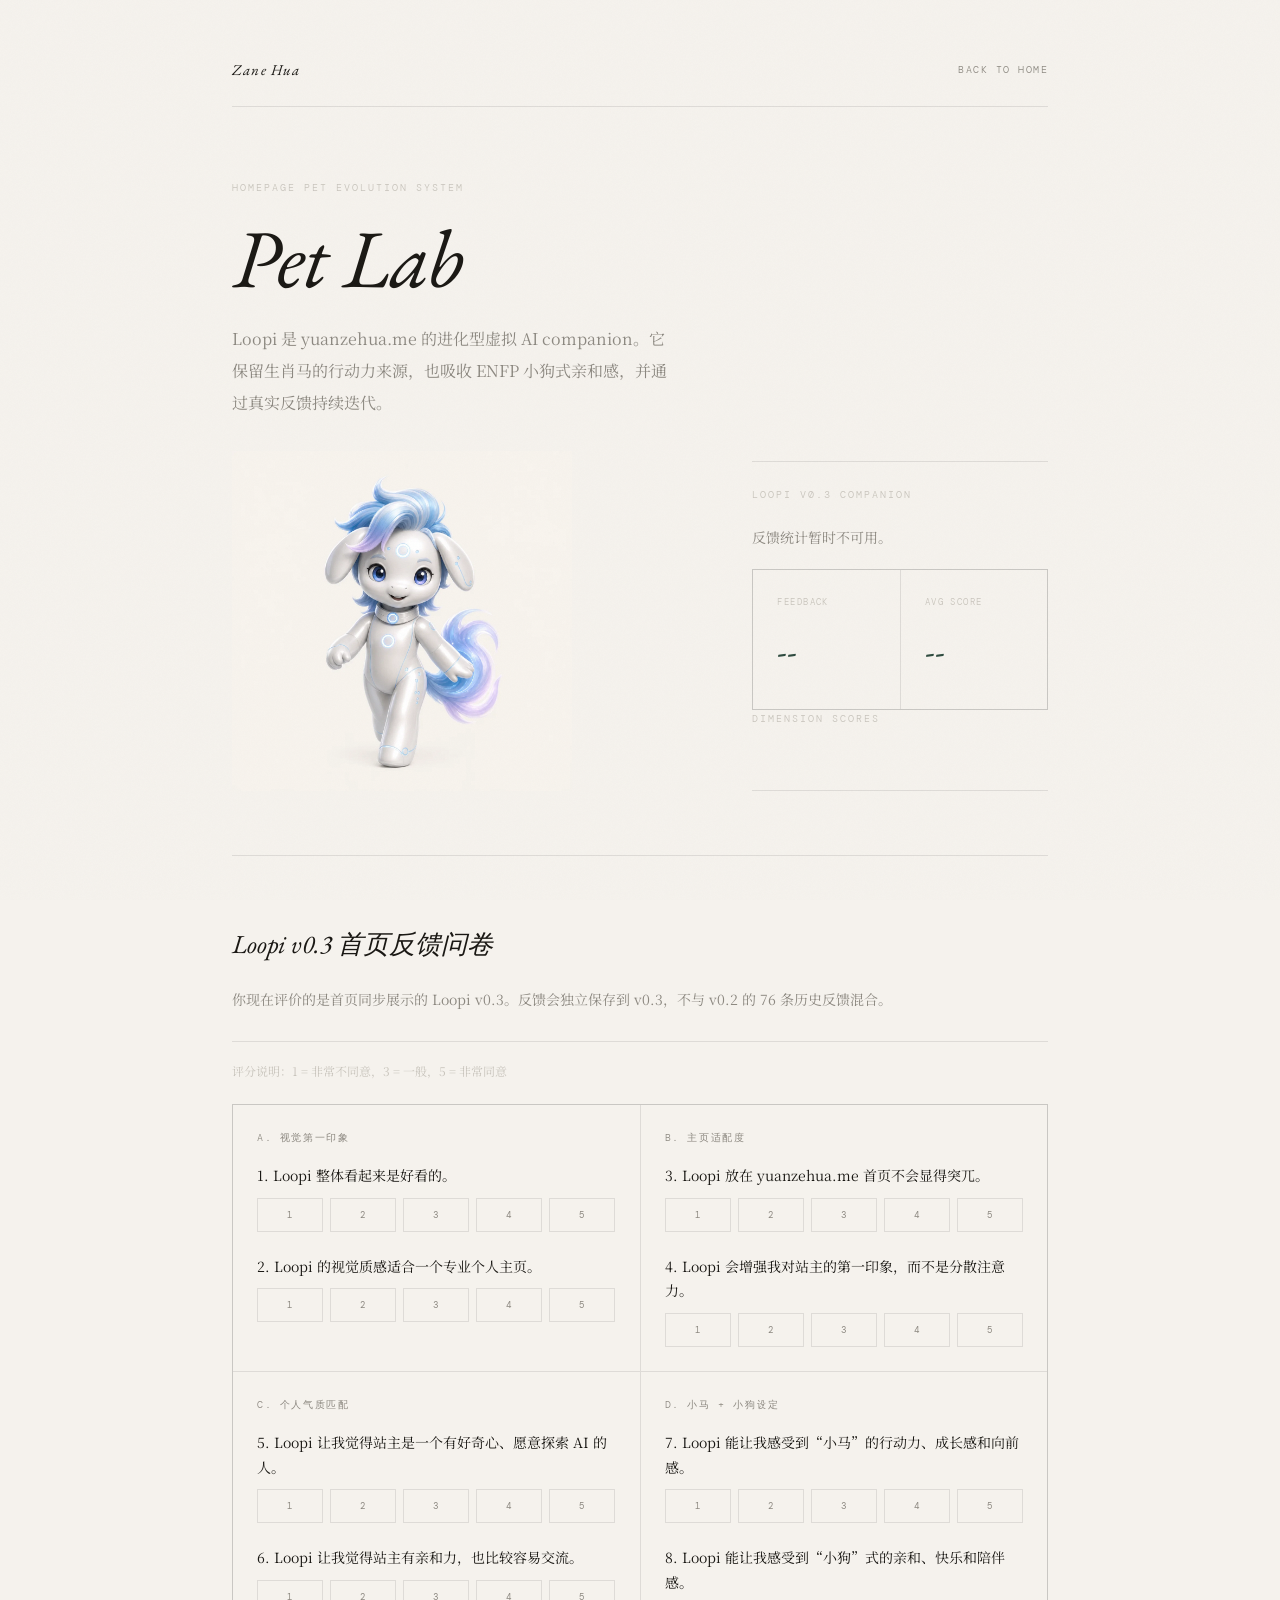
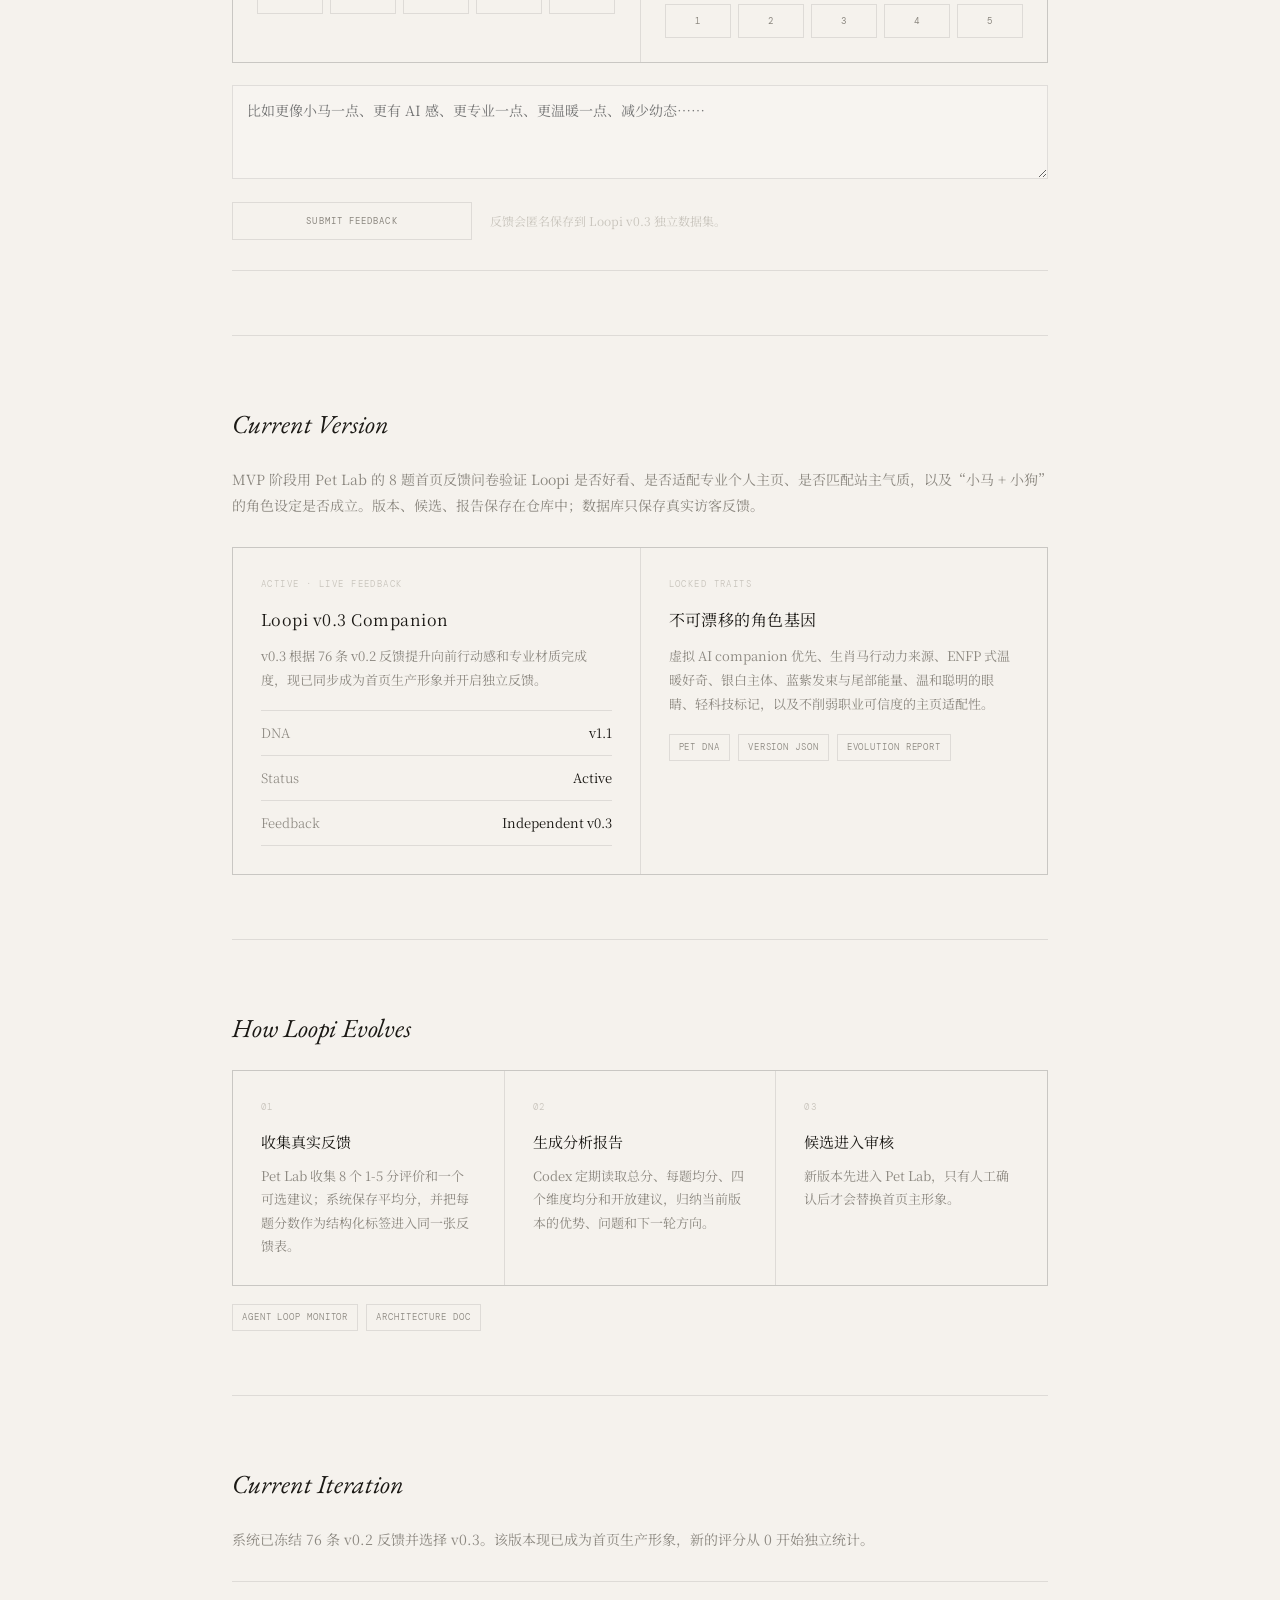
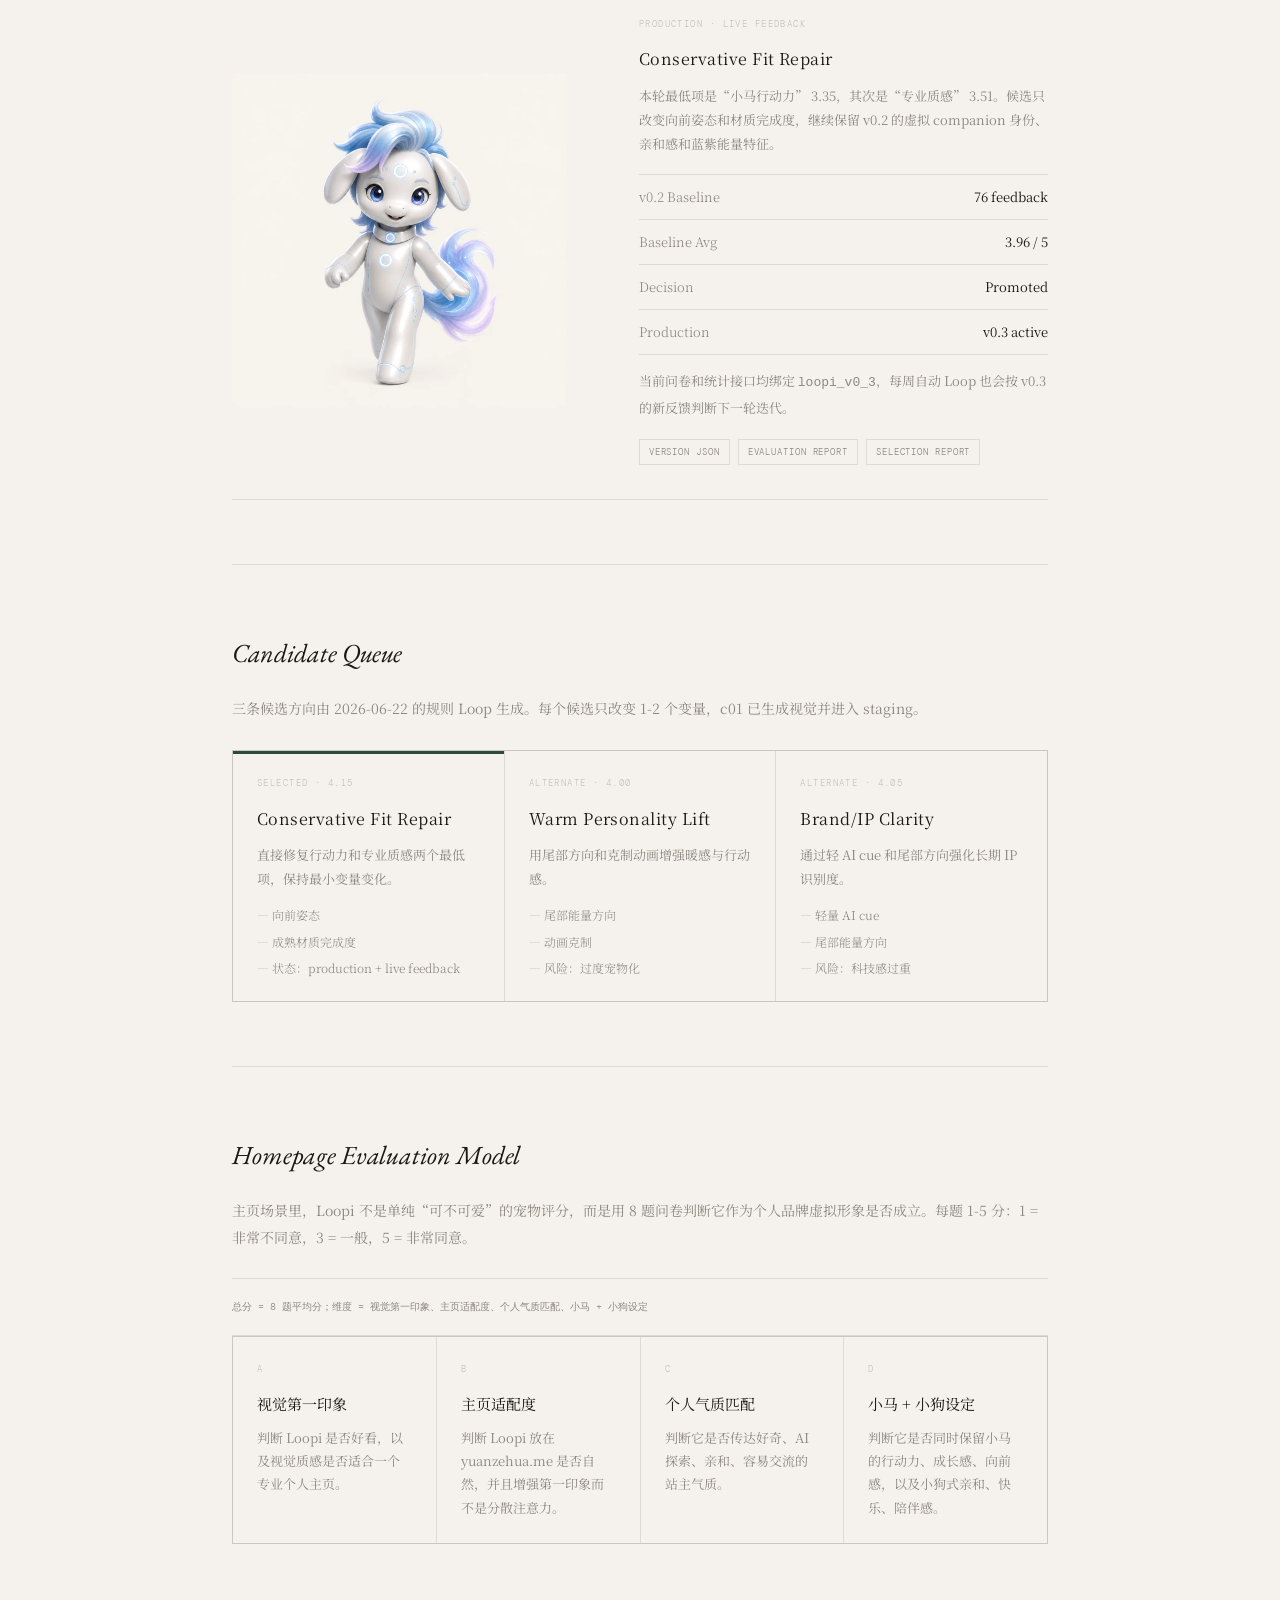
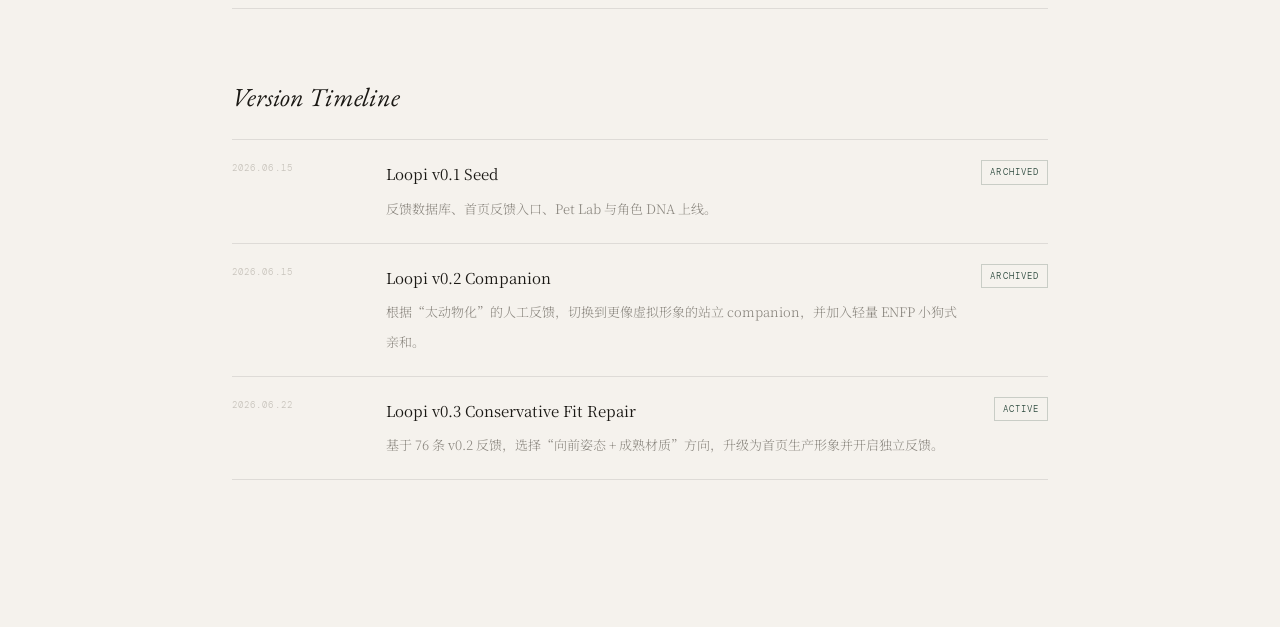
==== commit 4ebec443: "feat: add Loopi agent loop monitor" ====
--- a/pet-lab/index.html
+++ b/pet-lab/index.html
@@ -306,6 +306,10 @@
         <p>新版本先进入 Pet Lab，只有人工确认后才会替换首页主形象。</p>
       </div>
     </div>
+    <div class="file-list">
+      <a class="file-chip" href="/pet-lab/agent-loop/">Agent Loop Monitor</a>
+      <a class="file-chip" href="/docs/pet-multi-agent-architecture.md">Architecture Doc</a>
+    </div>
   </section>
 
   <section class="section">
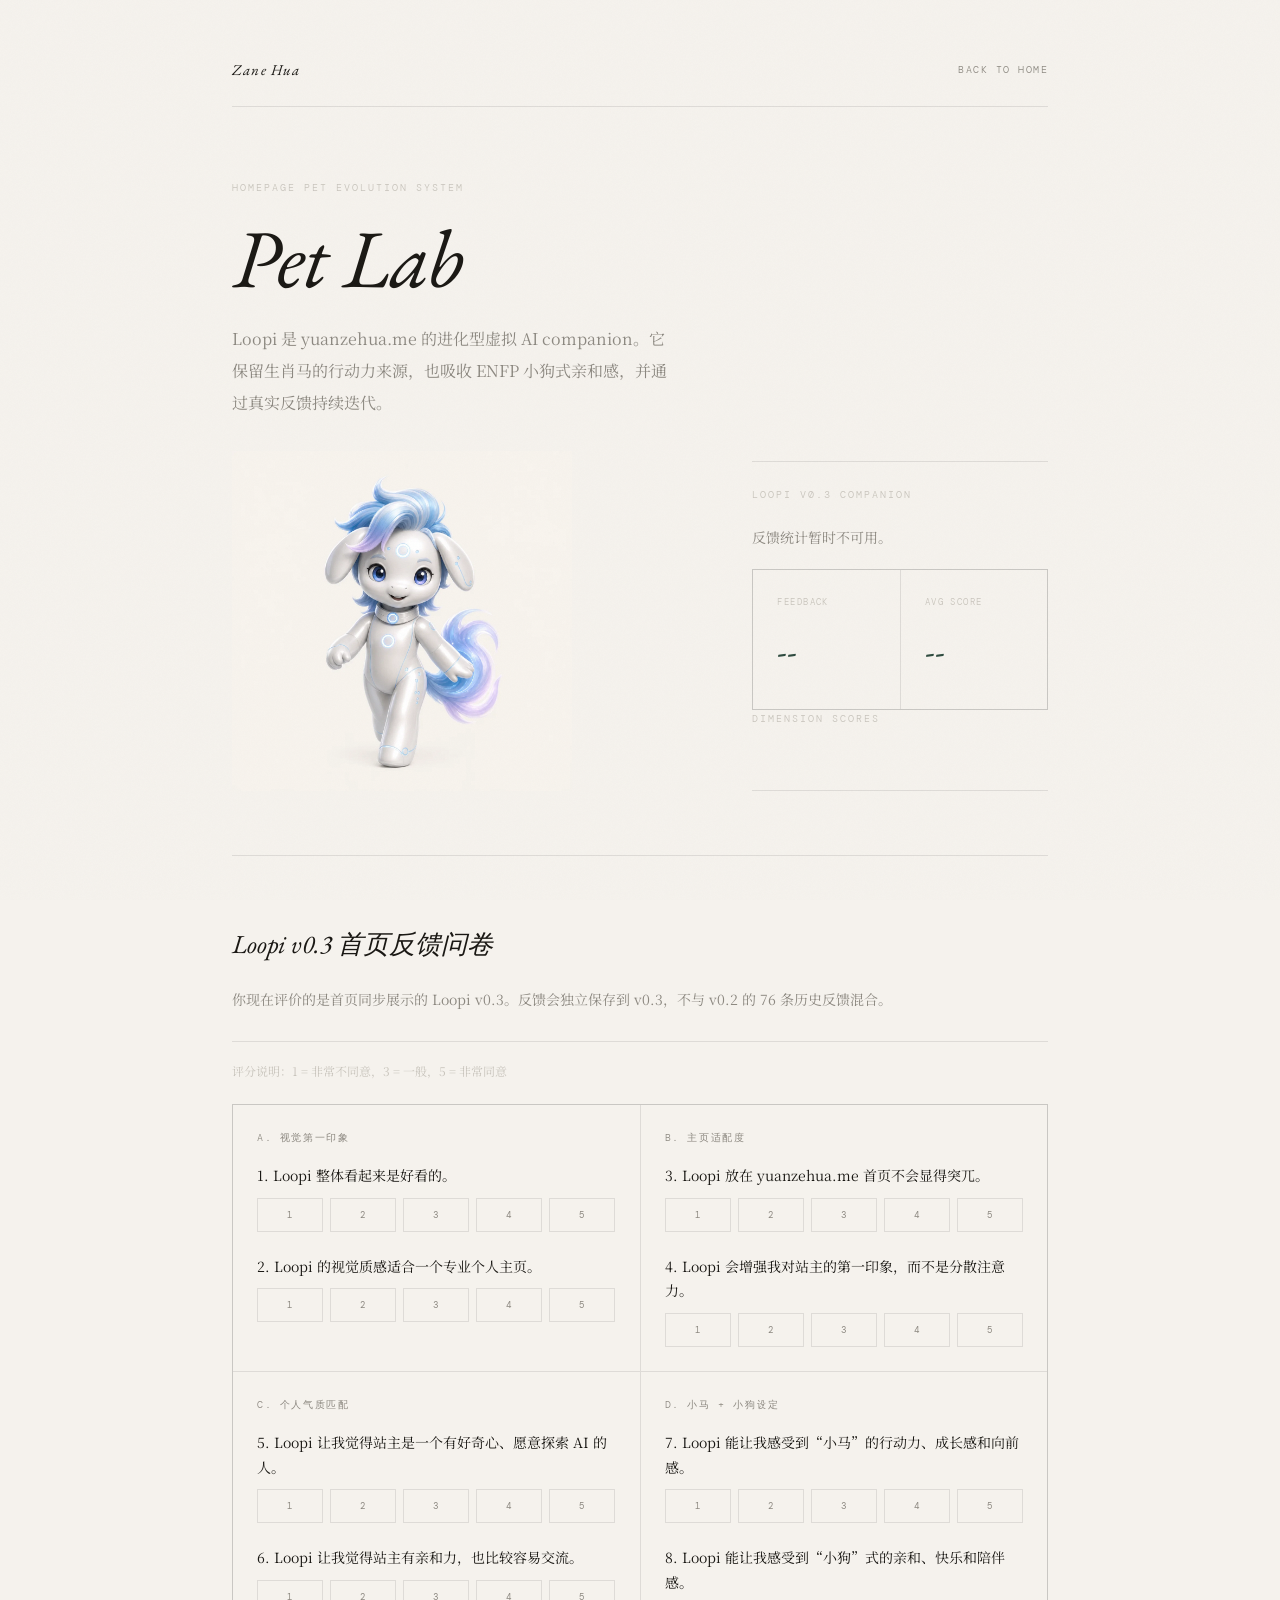
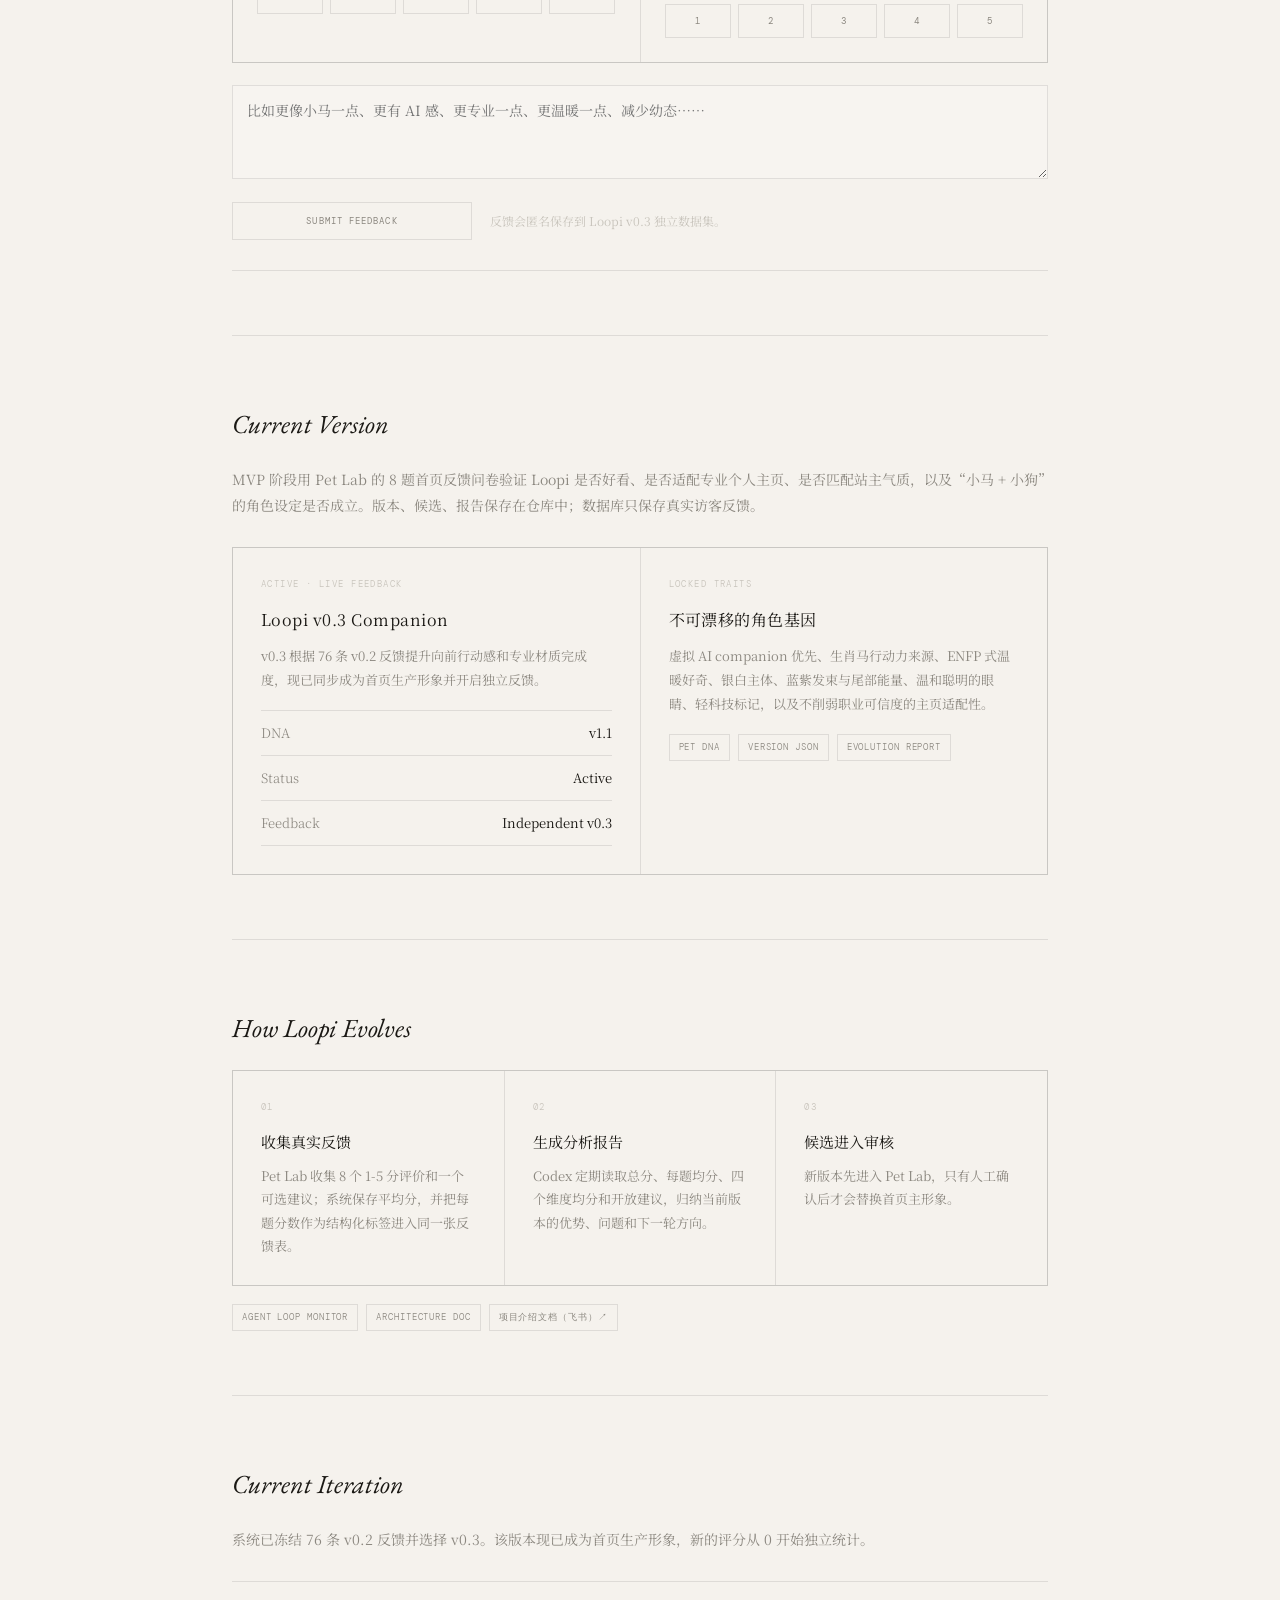
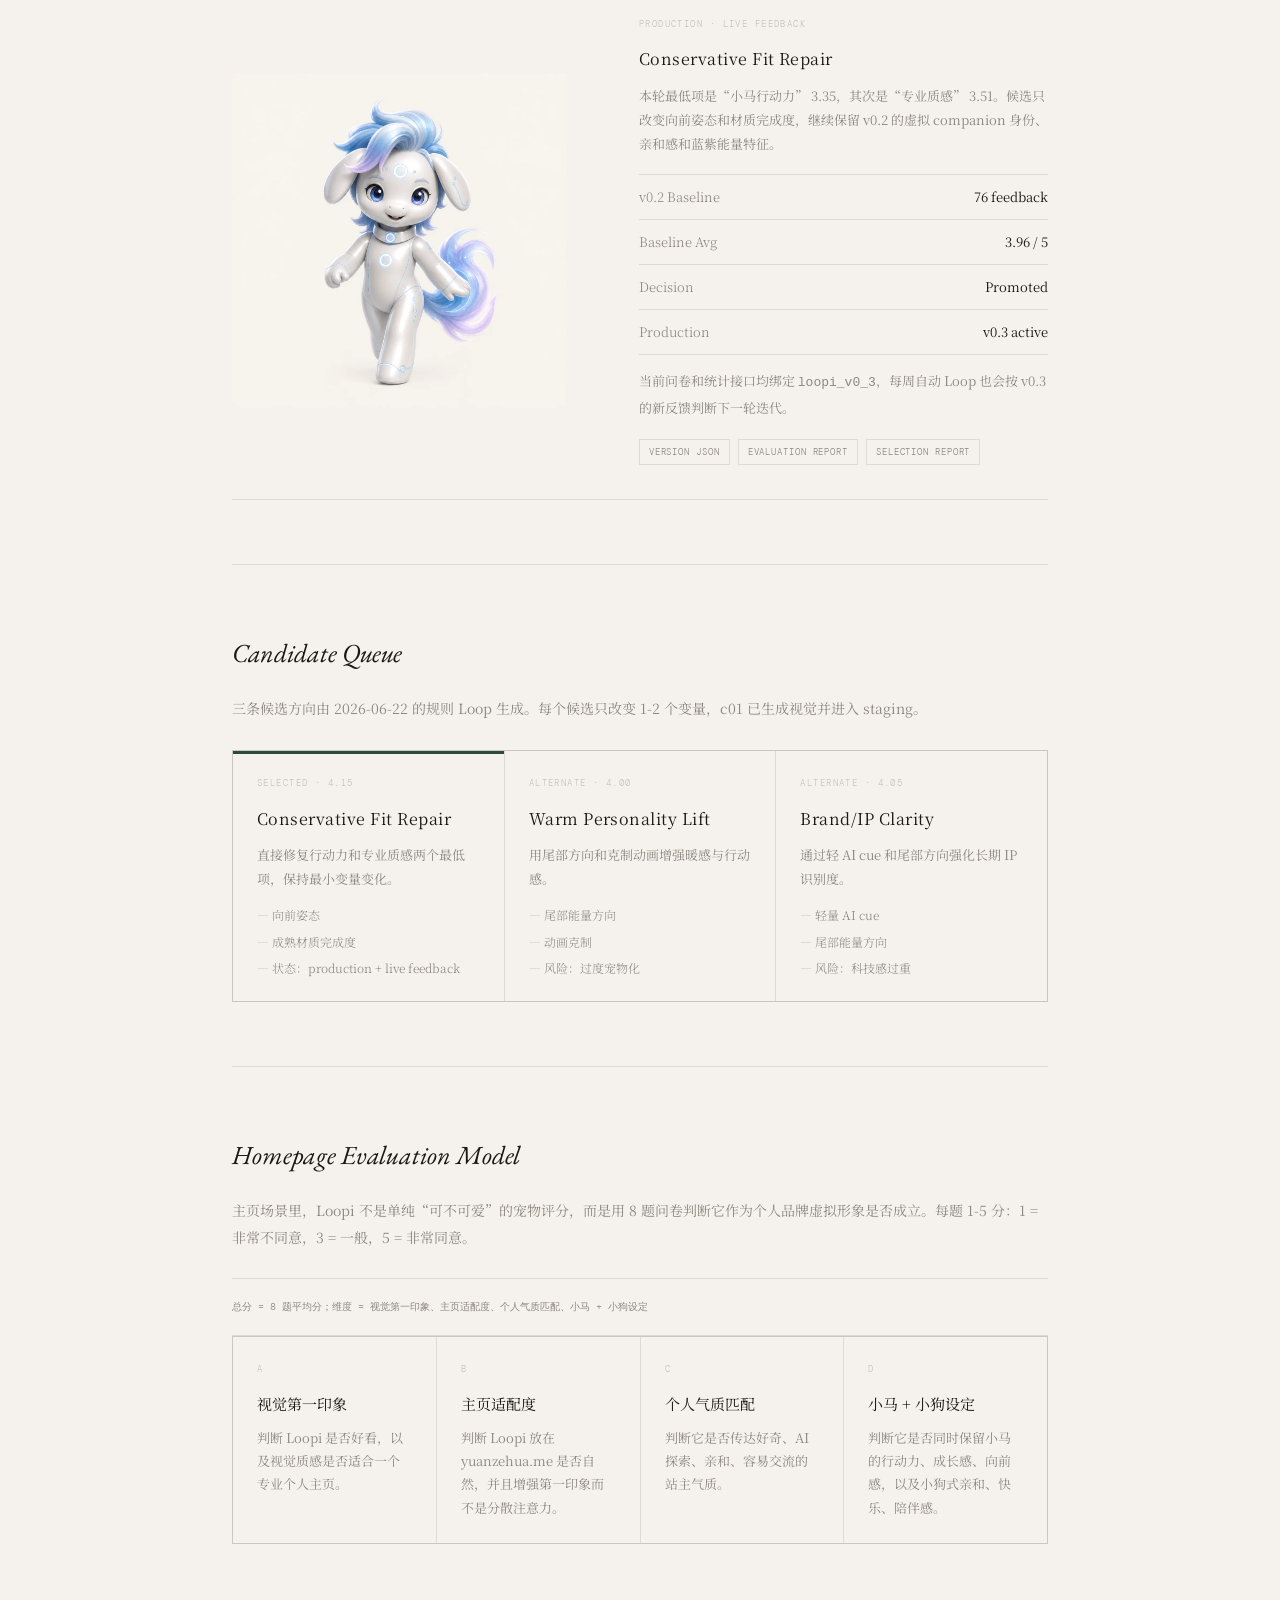
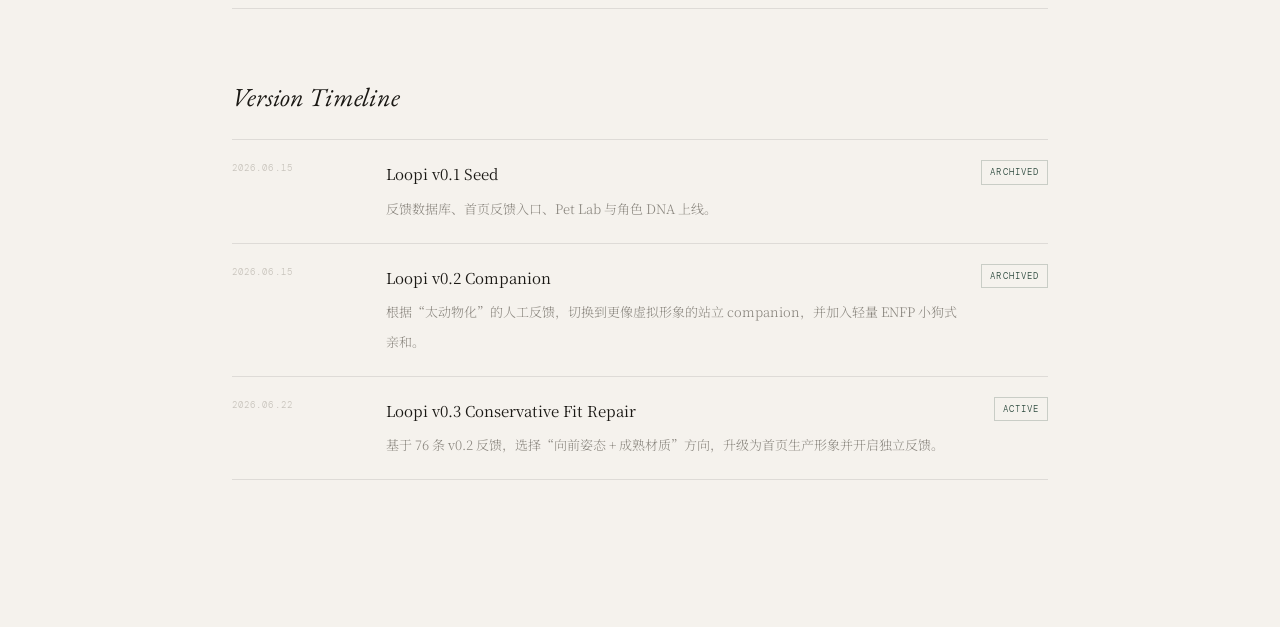
==== commit 8b95cd13: "feat: add Feishu project intro doc link to homepage and Pet Lab page" ====
--- a/pet-lab/index.html
+++ b/pet-lab/index.html
@@ -309,6 +309,7 @@
     <div class="file-list">
       <a class="file-chip" href="/pet-lab/agent-loop/">Agent Loop Monitor</a>
       <a class="file-chip" href="/docs/pet-multi-agent-architecture.md">Architecture Doc</a>
+      <a class="file-chip" href="https://oricum55bo.feishu.cn/docx/LbGwdDdjuoTZ25xXpYacRDR3nAe" target="_blank" rel="noopener noreferrer">项目介绍文档（飞书）↗</a>
     </div>
   </section>
 
